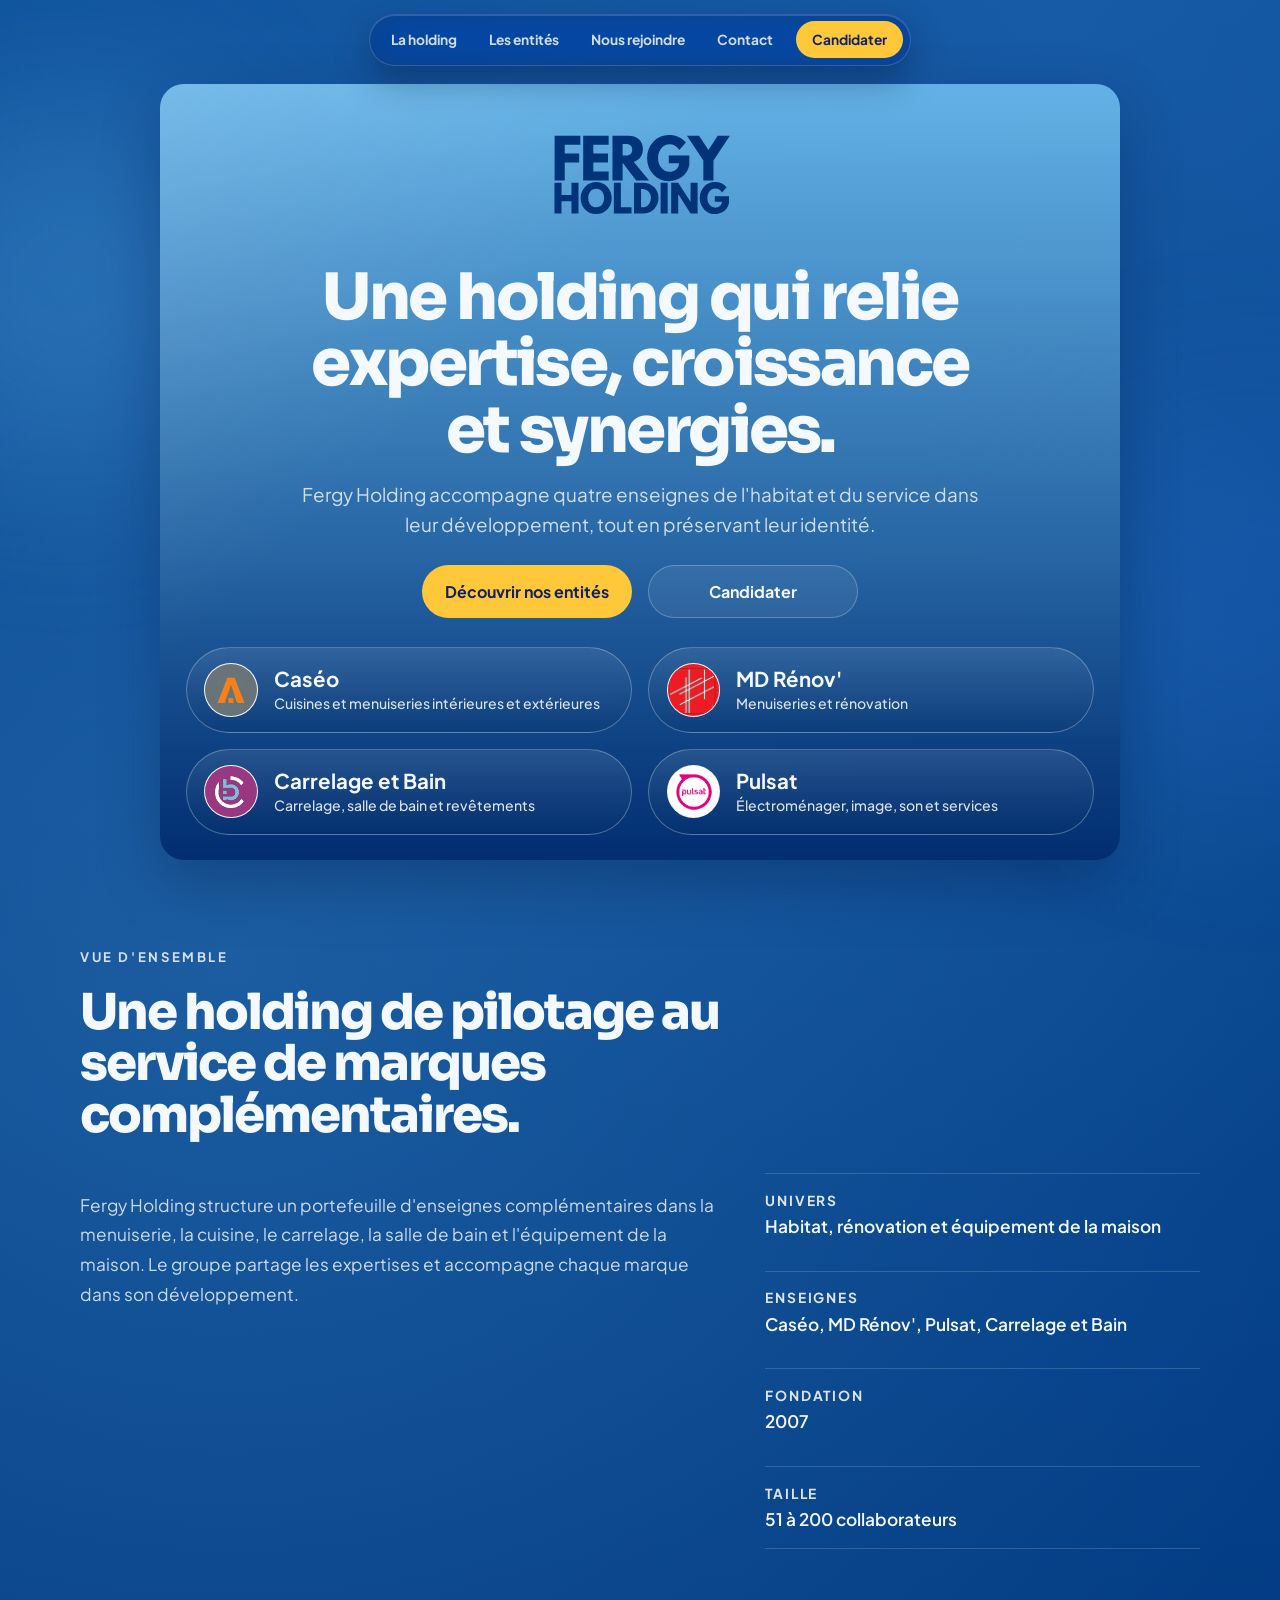
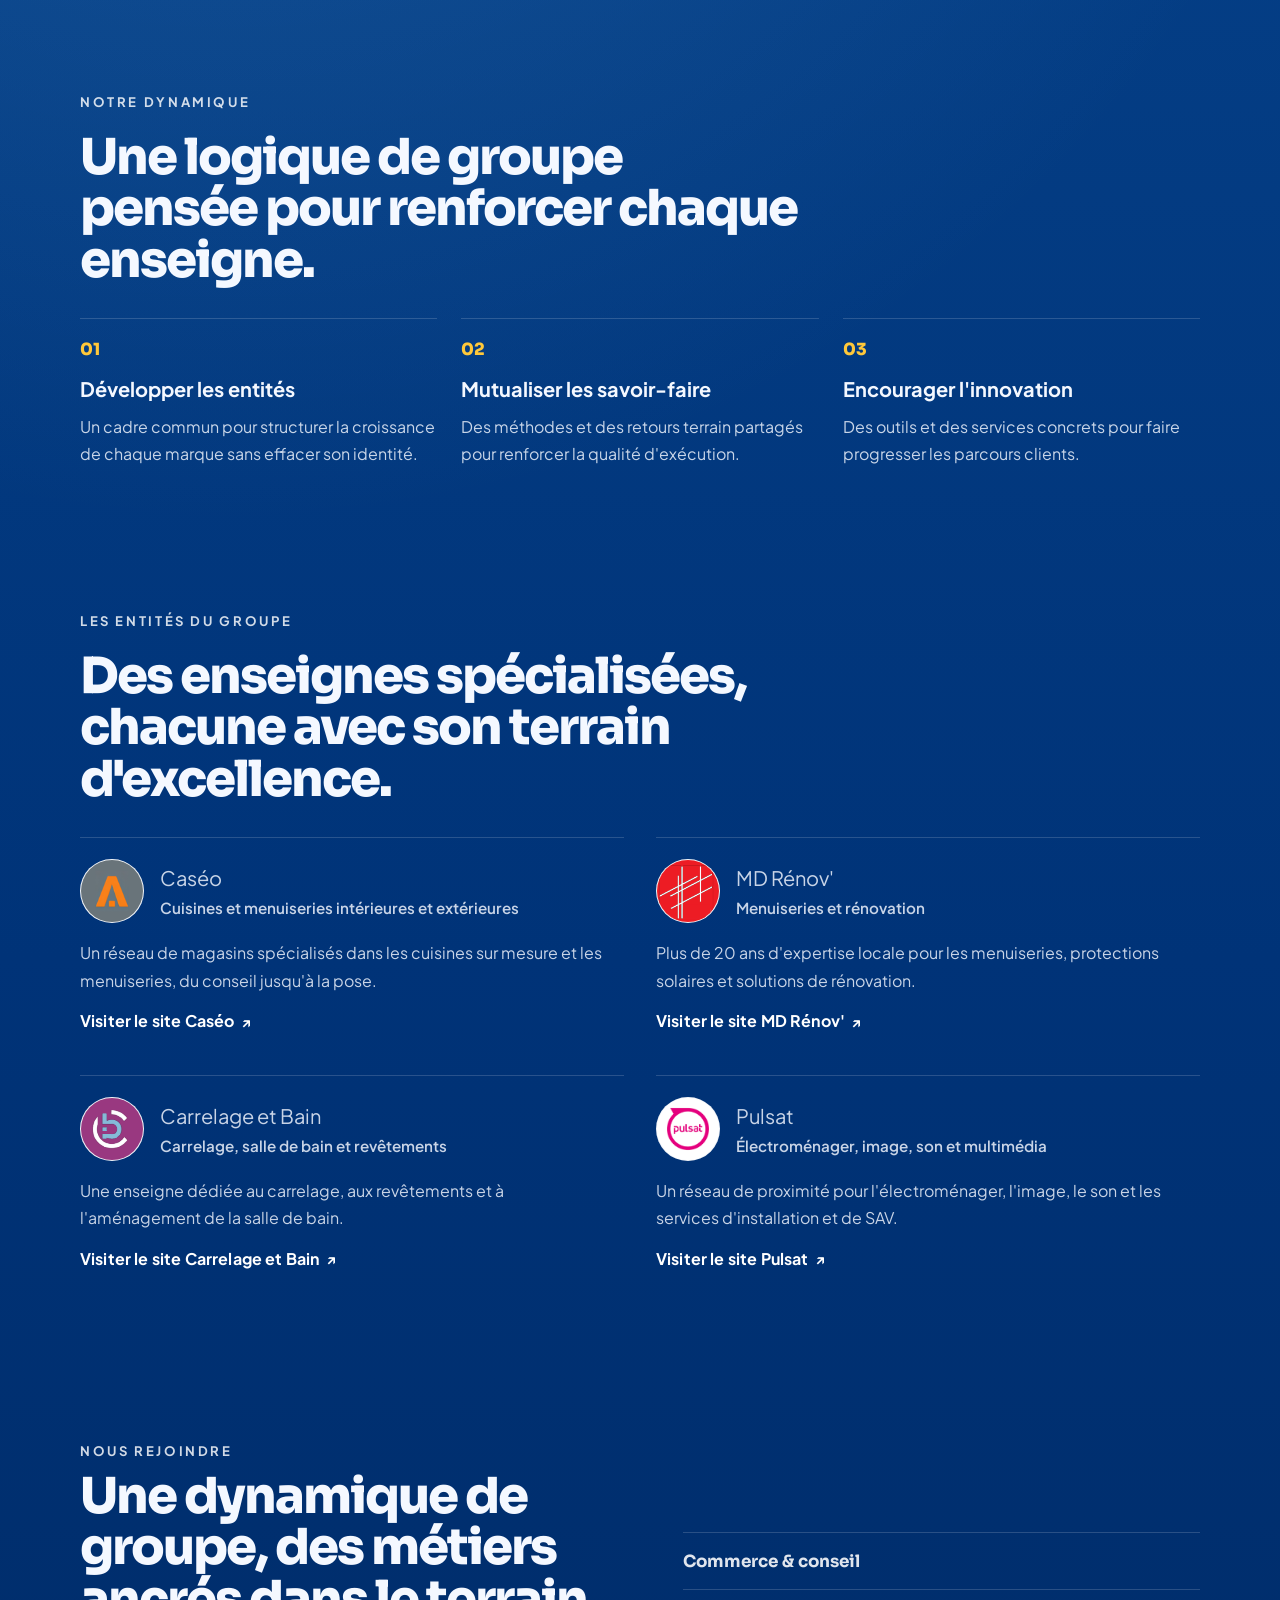
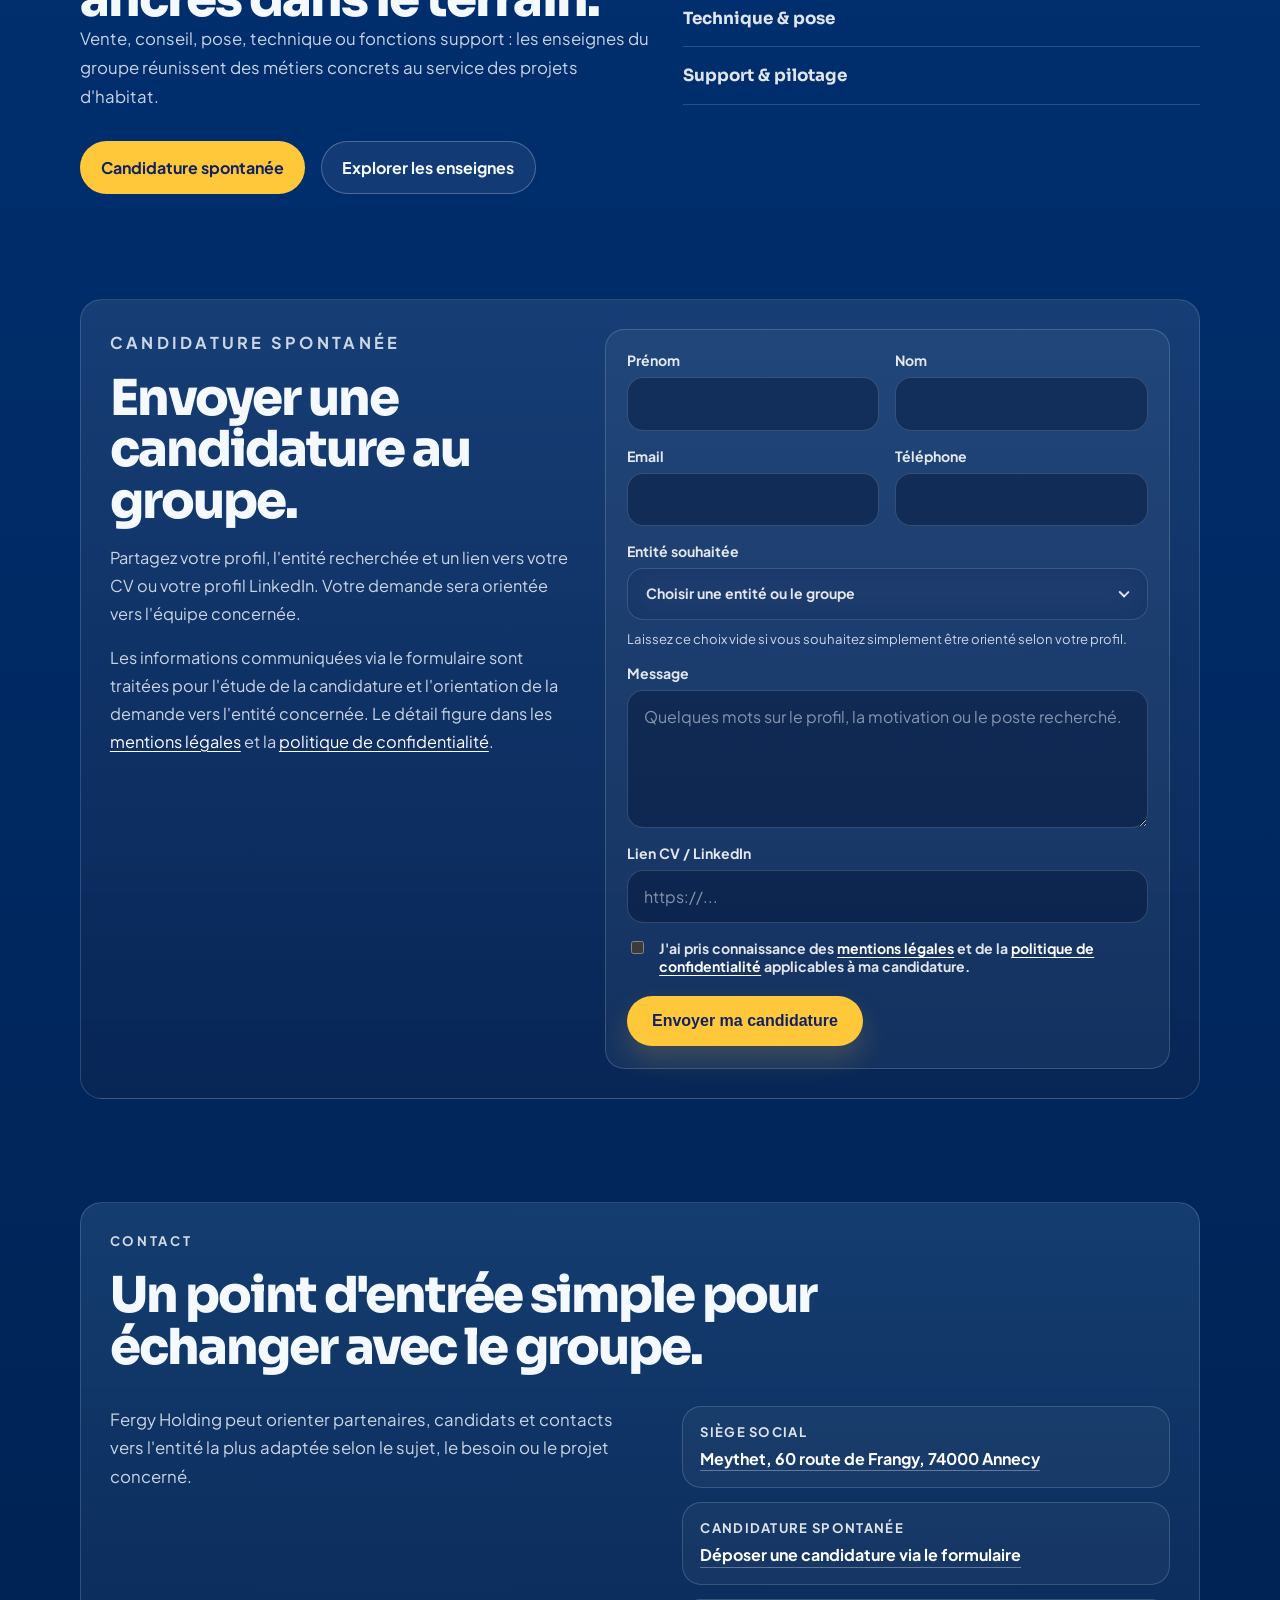
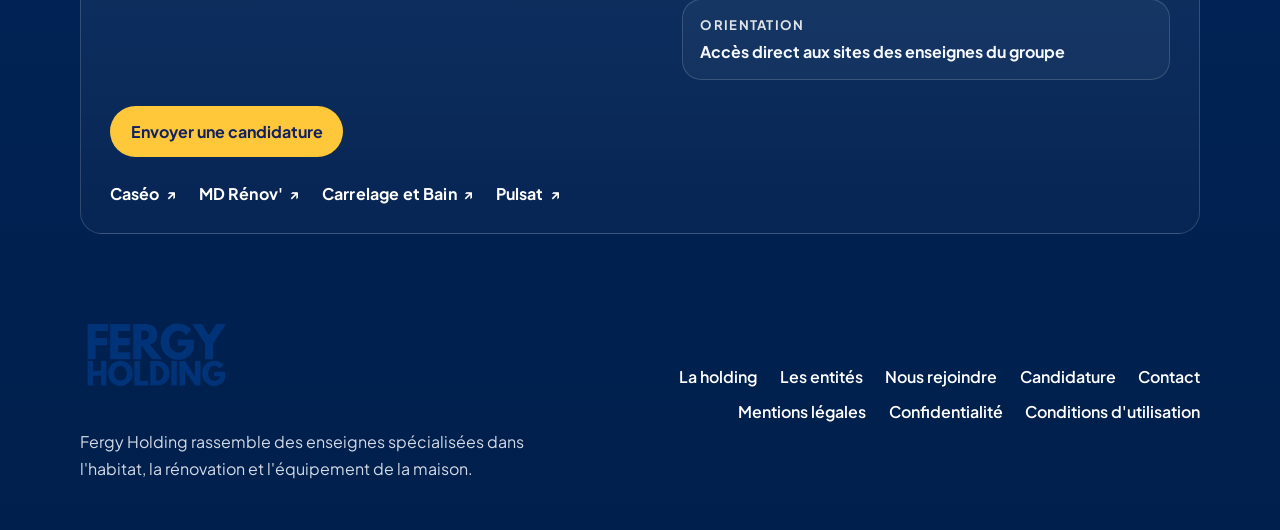
==== index.html @ 0672a534 "Barre de navigation mobile pleine largeur avec menu déroulant Remplace la capsule flottante sur mobi" ====
﻿<!DOCTYPE html>
<html lang="fr">
  <head>
    <meta charset="UTF-8" />
    <meta name="viewport" content="width=device-width, initial-scale=1.0" />
    <title>Fergy Holding | Holding et synergies pour l'habitat</title>
    <meta
      name="description"
      content="Fergy Holding r&eacute;unit Cas&eacute;o, MD R&eacute;nov', Pulsat et Carrelage et Bain autour d'une vision commune de l'habitat, de la r&eacute;novation et de l'&eacute;quipement de la maison."
    />
    <meta
      name="google-site-verification"
      content="FNOn4IQtjNQOpYOeRNCksIq8FOSVG1uNGKEpK0C2Ln8"
    />
    <meta name="theme-color" content="#003378" />
    <link rel="canonical" href="https://www.fergyholding.com/" />

    <!-- Open Graph (Facebook, LinkedIn, WhatsApp...) -->
    <meta property="og:type" content="website" />
    <meta property="og:site_name" content="Fergy Holding" />
    <meta property="og:locale" content="fr_FR" />
    <meta property="og:url" content="https://www.fergyholding.com/" />
    <meta property="og:title" content="Fergy Holding | Holding et synergies pour l'habitat" />
    <meta
      property="og:description"
      content="Fergy Holding r&eacute;unit Cas&eacute;o, MD R&eacute;nov', Pulsat et Carrelage et Bain autour d'une vision commune de l'habitat, de la r&eacute;novation et de l'&eacute;quipement de la maison."
    />
    <meta property="og:image" content="https://www.fergyholding.com/assets/og-image.png?v=5" />
    <meta property="og:image:width" content="1200" />
    <meta property="og:image:height" content="630" />
    <meta property="og:image:alt" content="Logo Fergy Holding et ses enseignes" />

    <!-- Twitter / X -->
    <meta name="twitter:card" content="summary_large_image" />
    <meta name="twitter:title" content="Fergy Holding | Holding et synergies pour l'habitat" />
    <meta
      name="twitter:description"
      content="Fergy Holding r&eacute;unit Cas&eacute;o, MD R&eacute;nov', Pulsat et Carrelage et Bain autour d'une vision commune de l'habitat."
    />
    <meta name="twitter:image" content="https://www.fergyholding.com/assets/og-image.png?v=5" />

    <link rel="icon" type="image/svg+xml" href="assets/fergy-holding-logo.svg" />
    <link rel="preconnect" href="https://fonts.googleapis.com" />
    <link rel="preconnect" href="https://fonts.gstatic.com" crossorigin />
    <link
      href="https://fonts.googleapis.com/css2?family=Plus+Jakarta+Sans:wght@400;500;600;700;800&family=Sora:wght@600;700;800&display=swap"
      rel="stylesheet"
    />
    <link rel="stylesheet" href="styles.css?v=5" />
  </head>
  <body id="top">
    <a class="skip-link" href="#main-content">Aller au contenu</a>
    <div class="page-glow page-glow-left" aria-hidden="true"></div>
    <div class="page-glow page-glow-right" aria-hidden="true"></div>

    <nav class="page-nav" aria-label="Navigation principale">
      <div class="page-nav__inner">
        <a class="page-nav__brand" href="#top">Fergy Holding</a>
        <button
          class="page-nav__toggle"
          type="button"
          aria-expanded="false"
          aria-controls="page-nav-menu"
          aria-label="Ouvrir le menu"
        >
          <span class="page-nav__burger" aria-hidden="true"></span>
        </button>
        <div class="page-nav__links" id="page-nav-menu">
          <a href="#holding">La holding</a>
          <a href="#companies-title">Les entit&eacute;s</a>
          <a href="#join-us">Nous rejoindre</a>
          <a href="#contact">Contact</a>
        </div>
        <a class="page-nav__action" href="#application">Candidater</a>
      </div>
    </nav>

    <header class="hero">
      <div class="hero__panel">
        <img
          class="hero__logo"
          src="assets/fergy-holding-logo.svg"
          alt="Logo Fergy Holding"
          fetchpriority="high"
        />

        <div class="hero__copy">
          <h1>Une holding qui relie expertise, croissance et synergies.</h1>
          <p class="hero__lede">
            Fergy Holding accompagne quatre enseignes de l'habitat et du
            service dans leur d&eacute;veloppement, tout en pr&eacute;servant leur identit&eacute;.
          </p>
        </div>

        <div class="hero__actions">
          <a class="button button--primary" href="#companies-title">D&eacute;couvrir nos entit&eacute;s</a>
          <a class="button button--ghost" href="#application">Candidater</a>
        </div>

        <nav class="company-nav" id="entites" aria-label="Sites officiels des entit&eacute;s du groupe">
          <a
            class="company-pill company-pill--caseo"
            href="https://www.caseo-maison.com/"
            target="_blank"
            rel="noopener noreferrer"
            aria-label="Visiter le site officiel de Cas&eacute;o"
          >
            <span class="logo-badge" aria-hidden="true">
              <img src="assets/caseo-logo.svg?v=5" alt="Logo Cas&eacute;o" width="500" height="500" />
            </span>
            <span class="company-pill__copy">
              <strong>Cas&eacute;o</strong>
              <small>Cuisines et menuiseries int&eacute;rieures et ext&eacute;rieures</small>
            </span>
          </a>
          <a
            class="company-pill company-pill--md"
            href="https://www.mdrenov-menuiserie.com/"
            target="_blank"
            rel="noopener noreferrer"
            aria-label="Visiter le site officiel de MD R&eacute;nov'"
          >
            <span class="logo-badge" aria-hidden="true">
              <img src="assets/md-renov-logo.svg?v=5" alt="Logo MD R&eacute;nov'" width="500" height="500" />
            </span>
            <span class="company-pill__copy">
              <strong>MD R&eacute;nov'</strong>
              <small>Menuiseries et r&eacute;novation</small>
            </span>
          </a>
          <a
            class="company-pill company-pill--carrelage"
            href="https://www.carrelage-bain.fr/"
            target="_blank"
            rel="noopener noreferrer"
            aria-label="Visiter le site officiel de Carrelage et Bain"
          >
            <span class="logo-badge" aria-hidden="true">
              <img
                src="assets/carrelage-bain-logo.svg?v=5"
                alt="Logo Carrelage et Bain"
                width="500"
                height="500"
              />
            </span>
            <span class="company-pill__copy">
              <strong>Carrelage et Bain</strong>
              <small>Carrelage, salle de bain et rev&ecirc;tements</small>
            </span>
          </a>
          <a
            class="company-pill company-pill--pulsat"
            href="https://www.pulsat.fr/fr/"
            target="_blank"
            rel="noopener noreferrer"
            aria-label="Visiter le site officiel de Pulsat"
          >
            <span class="logo-badge" aria-hidden="true">
              <img src="assets/pulsat-logo.svg" alt="Logo Pulsat" width="500" height="500" />
            </span>
            <span class="company-pill__copy">
              <strong>Pulsat</strong>
              <small>&Eacute;lectrom&eacute;nager, image, son et services</small>
            </span>
          </a>
        </nav>
      </div>
    </header>

    <main id="main-content">
      <section class="section section--intro reveal" id="holding">
        <div class="section__heading">
          <p class="section__kicker">Vue d'ensemble</p>
          <h2>Une holding de pilotage au service de marques compl&eacute;mentaires.</h2>
        </div>

        <div class="intro-layout">
          <div class="intro-layout__copy">
            <p>
              Fergy Holding structure un portefeuille d'enseignes
              compl&eacute;mentaires dans la menuiserie, la cuisine, le carrelage,
              la salle de bain et l'&eacute;quipement de la maison. Le groupe partage
              les expertises et accompagne chaque marque dans son d&eacute;veloppement.
            </p>
          </div>

          <dl class="facts">
            <div>
              <dt>Univers</dt>
              <dd>Habitat, r&eacute;novation et &eacute;quipement de la maison</dd>
            </div>
            <div>
              <dt>Enseignes</dt>
              <dd>Cas&eacute;o, MD R&eacute;nov', Pulsat, Carrelage et Bain</dd>
            </div>
            <div>
              <dt>Fondation</dt>
              <dd>2007</dd>
            </div>
            <div>
              <dt>Taille</dt>
              <dd>51 &agrave; 200 collaborateurs</dd>
            </div>
          </dl>
        </div>
      </section>

      <section class="section section--pillars reveal" aria-labelledby="pillars-title">
        <div class="section__heading">
          <p class="section__kicker">Notre dynamique</p>
          <h2 id="pillars-title">Une logique de groupe pens&eacute;e pour renforcer chaque enseigne.</h2>
        </div>

        <div class="pillar-grid">
          <article>
            <span>01</span>
            <h3>D&eacute;velopper les entit&eacute;s</h3>
            <p>
              Un cadre commun pour structurer la croissance de chaque marque
              sans effacer son identit&eacute;.
            </p>
          </article>
          <article>
            <span>02</span>
            <h3>Mutualiser les savoir-faire</h3>
            <p>
              Des m&eacute;thodes et des retours terrain partag&eacute;s pour renforcer la
              qualit&eacute; d'ex&eacute;cution.
            </p>
          </article>
          <article>
            <span>03</span>
            <h3>Encourager l'innovation</h3>
            <p>
              Des outils et des services concrets pour faire progresser les
              parcours clients.
            </p>
          </article>
        </div>
      </section>

      <section class="section section--companies reveal" aria-labelledby="companies-title">
        <div class="section__heading">
          <p class="section__kicker">Les entit&eacute;s du groupe</p>
          <h2 id="companies-title">Des enseignes sp&eacute;cialis&eacute;es, chacune avec son terrain d'excellence.</h2>
        </div>

        <div class="company-sections">
          <article class="company-detail" id="caseo">
            <div class="company-detail__identity">
              <span class="logo-badge logo-badge--large" aria-hidden="true">
                <img src="assets/caseo-logo.svg?v=5" alt="Logo Cas&eacute;o" width="500" height="500" loading="lazy" />
              </span>
              <div>
                <p class="company-detail__name">Cas&eacute;o</p>
                <p class="company-detail__tag">Cuisines et menuiseries int&eacute;rieures et ext&eacute;rieures</p>
              </div>
            </div>
            <p>
              Un r&eacute;seau de magasins sp&eacute;cialis&eacute;s dans les cuisines sur mesure
              et les menuiseries, du conseil jusqu'&agrave; la pose.
            </p>
            <a
              class="text-link"
              href="https://www.caseo-maison.com/"
              target="_blank"
              rel="noopener noreferrer"
            >
              Visiter le site Cas&eacute;o
            </a>
          </article>

          <article class="company-detail" id="md-renov">
            <div class="company-detail__identity">
              <span class="logo-badge logo-badge--large" aria-hidden="true">
                <img src="assets/md-renov-logo.svg?v=5" alt="Logo MD R&eacute;nov'" width="500" height="500" loading="lazy" />
              </span>
              <div>
                <p class="company-detail__name">MD R&eacute;nov'</p>
                <p class="company-detail__tag">Menuiseries et r&eacute;novation</p>
              </div>
            </div>
            <p>
              Plus de 20 ans d'expertise locale pour les menuiseries,
              protections solaires et solutions de r&eacute;novation.
            </p>
            <a
              class="text-link"
              href="https://www.mdrenov-menuiserie.com/"
              target="_blank"
              rel="noopener noreferrer"
            >
              Visiter le site MD R&eacute;nov'
            </a>
          </article>

          <article class="company-detail" id="carrelage-bain">
            <div class="company-detail__identity">
              <span class="logo-badge logo-badge--large" aria-hidden="true">
                <img
                  src="assets/carrelage-bain-logo.svg?v=5"
                  alt="Logo Carrelage et Bain"
                  width="500"
                  height="500"
                  loading="lazy"
                />
              </span>
              <div>
                <p class="company-detail__name">Carrelage et Bain</p>
                <p class="company-detail__tag">Carrelage, salle de bain et rev&ecirc;tements</p>
              </div>
            </div>
            <p>
              Une enseigne d&eacute;di&eacute;e au carrelage, aux rev&ecirc;tements et &agrave;
              l'am&eacute;nagement de la salle de bain.
            </p>
            <a
              class="text-link"
              href="https://www.carrelage-bain.fr/"
              target="_blank"
              rel="noopener noreferrer"
            >
              Visiter le site Carrelage et Bain
            </a>
          </article>

          <article class="company-detail" id="pulsat">
            <div class="company-detail__identity">
              <span class="logo-badge logo-badge--large" aria-hidden="true">
                <img src="assets/pulsat-logo.svg" alt="Logo Pulsat" width="500" height="500" loading="lazy" />
              </span>
              <div>
                <p class="company-detail__name">Pulsat</p>
                <p class="company-detail__tag">&Eacute;lectrom&eacute;nager, image, son et multim&eacute;dia</p>
              </div>
            </div>
            <p>
              Un r&eacute;seau de proximit&eacute; pour l'&eacute;lectrom&eacute;nager, l'image, le son
              et les services d'installation et de SAV.
            </p>
            <a
              class="text-link"
              href="https://www.pulsat.fr/fr/"
              target="_blank"
              rel="noopener noreferrer"
            >
              Visiter le site Pulsat
            </a>
          </article>
        </div>
      </section>

      <section class="section section--join reveal" id="join-us" aria-labelledby="join-title">
        <div class="join-layout">
          <div class="join-layout__intro">
            <p class="section__kicker">Nous rejoindre</p>
            <h2 id="join-title">Une dynamique de groupe, des m&eacute;tiers ancr&eacute;s dans le terrain.</h2>
            <p>
              Vente, conseil, pose, technique ou fonctions support : les
              enseignes du groupe r&eacute;unissent des m&eacute;tiers concrets au service
              des projets d'habitat.
            </p>
            <div class="join-layout__actions">
              <a class="button button--primary" href="#application">Candidature spontan&eacute;e</a>
              <a class="button button--ghost" href="#companies-title">Explorer les enseignes</a>
            </div>
          </div>

          <div class="join-summary" aria-label="M&eacute;tiers du groupe">
            <span>Commerce &amp; conseil</span>
            <span>Technique &amp; pose</span>
            <span>Support &amp; pilotage</span>
          </div>
        </div>
      </section>

      <section class="section section--application reveal" id="application" aria-labelledby="application-title">
        <div class="application-panel">
          <div class="application-layout">
            <div class="application-copy">
              <p class="section__kicker">Candidature spontan&eacute;e</p>
              <h2 id="application-title">Envoyer une candidature au groupe.</h2>
              <p>
                Partagez votre profil, l'entit&eacute; recherch&eacute;e et un lien vers
                votre CV ou votre profil LinkedIn. Votre demande sera orient&eacute;e
                vers l'&eacute;quipe concern&eacute;e.
              </p>
              <p class="application-note">
                Les informations communiqu&eacute;es via le formulaire sont trait&eacute;es
                pour l'&eacute;tude de la candidature et l'orientation de la demande vers
                l'entit&eacute; concern&eacute;e. Le d&eacute;tail figure dans les
                <a href="mentions-legales.html">mentions l&eacute;gales</a>
                et la
                <a href="politique-confidentialite.html">politique de confidentialit&eacute;</a>.
              </p>
            </div>

            <form
              id="career-form"
              class="career-form"
              data-career-form
              action="https://formspree.io/f/xeeyzkln"
              method="POST"
              novalidate
            >
              <div class="form-grid">
                <label class="field">
                  <span>Pr&eacute;nom</span>
                  <input
                    type="text"
                    name="firstName"
                    autocomplete="given-name"
                    required
                    maxlength="80"
                  />
                </label>
                <label class="field">
                  <span>Nom</span>
                  <input
                    type="text"
                    name="lastName"
                    autocomplete="family-name"
                    required
                    maxlength="80"
                  />
                </label>
                <label class="field">
                  <span>Email</span>
                  <input
                    type="email"
                    name="email"
                    autocomplete="email"
                    required
                    maxlength="120"
                  />
                </label>
                <label class="field">
                  <span>T&eacute;l&eacute;phone</span>
                  <input type="tel" name="phone" autocomplete="tel" maxlength="30" />
                </label>
                <label class="field field--full">
                  <span>Entit&eacute; souhait&eacute;e</span>
                  <div class="custom-select" data-custom-select>
                    <input type="hidden" name="entity" value="" />
                    <button
                      class="custom-select__trigger"
                      type="button"
                      aria-haspopup="listbox"
                      aria-expanded="false"
                      aria-controls="entity-select-menu"
                    >
                      <span class="custom-select__value">Choisir une entit&eacute; ou le groupe</span>
                      <span class="custom-select__icon" aria-hidden="true"></span>
                    </button>
                    <div class="custom-select__menu" id="entity-select-menu" role="listbox" hidden>
                      <button class="custom-select__option is-active" type="button" role="option" aria-selected="true" data-value="">
                        <strong>Choisir une entit&eacute; ou le groupe</strong>
                      </button>
                      <button class="custom-select__option" type="button" role="option" aria-selected="false" data-value="Fergy Holding">
                        <strong>Fergy Holding</strong>
                      </button>
                      <button class="custom-select__option" type="button" role="option" aria-selected="false" data-value="Cas&eacute;o">
                        <strong>Cas&eacute;o</strong>
                      </button>
                      <button class="custom-select__option" type="button" role="option" aria-selected="false" data-value="MD R&eacute;nov'">
                        <strong>MD R&eacute;nov'</strong>
                      </button>
                      <button class="custom-select__option" type="button" role="option" aria-selected="false" data-value="Carrelage et Bain">
                        <strong>Carrelage et Bain</strong>
                      </button>
                      <button class="custom-select__option" type="button" role="option" aria-selected="false" data-value="Pulsat">
                        <strong>Pulsat</strong>
                      </button>
                    </div>
                  </div>
                  <small class="field-hint">
                    Laissez ce choix vide si vous souhaitez simplement &ecirc;tre orient&eacute; selon votre profil.
                  </small>
                </label>
                <label class="field field--full">
                  <span>Message</span>
                  <textarea
                    name="message"
                    rows="5"
                    placeholder="Quelques mots sur le profil, la motivation ou le poste recherch&eacute;."
                    maxlength="2000"
                  ></textarea>
                </label>
                <label class="field field--full">
                  <span>Lien CV / LinkedIn</span>
                  <input
                    type="url"
                    name="profileLink"
                    placeholder="https://..."
                    inputmode="url"
                    autocomplete="url"
                    maxlength="240"
                  />
                </label>
                <div class="honeypot" aria-hidden="true">
                  <input type="text" name="_gotcha" tabindex="-1" autocomplete="off" />
                </div>
                <input type="hidden" name="_subject" value="Candidature spontan&eacute;e - Fergy Holding" />
                <input type="hidden" name="source" value="fergy-holding-mini-site" />
                <label class="checkbox-field field--full">
                  <input type="checkbox" name="privacyAcknowledgement" required />
                  <span>
                    J'ai pris connaissance des
                    <a href="mentions-legales.html">mentions l&eacute;gales</a>
                    et de la
                    <a href="politique-confidentialite.html">politique de confidentialit&eacute;</a>
                    applicables &agrave; ma candidature.
                  </span>
                </label>
              </div>

              <div class="career-form__footer">
                <button class="button button--primary button--submit" type="submit" data-submit-button>
                  Envoyer ma candidature
                </button>
                <p class="form-status" data-form-status aria-live="polite" hidden></p>
              </div>
            </form>
          </div>
        </div>
      </section>

      <section class="section section--contact reveal" id="contact" aria-labelledby="contact-title">
        <div class="contact-panel">
          <div class="section__heading">
            <p class="section__kicker">Contact</p>
            <h2 id="contact-title">Un point d'entr&eacute;e simple pour &eacute;changer avec le groupe.</h2>
          </div>

          <div class="contact-layout">
            <div class="contact-copy">
              <p>
                Fergy Holding peut orienter partenaires, candidats et contacts
                vers l'entit&eacute; la plus adapt&eacute;e selon le sujet, le besoin ou le
                projet concern&eacute;.
              </p>
            </div>

            <div class="contact-list" aria-label="Informations de contact du groupe">
              <article>
                <span>Si&egrave;ge social</span>
                <a
                  class="contact-list__link"
                  href="https://www.google.com/maps/search/?api=1&amp;query=60+route+de+Frangy+Meythet+74960+Annecy"
                  target="_blank"
                  rel="noopener noreferrer"
                >
                  Meythet, 60 route de Frangy, 74000 Annecy
                </a>
              </article>
              <article>
                <span>Candidature spontan&eacute;e</span>
                <a class="contact-list__link" href="#application">D&eacute;poser une candidature via le formulaire</a>
              </article>
              <article>
                <span>Orientation</span>
                <strong>Acc&egrave;s direct aux sites des enseignes du groupe</strong>
              </article>
            </div>
          </div>

          <div class="contact-cta">
            <a class="button button--primary" href="#application">Envoyer une candidature</a>
          </div>

          <div class="contact-shortcuts" aria-label="Acc&egrave;s rapides vers les entit&eacute;s">
            <a class="text-link" href="https://www.caseo-maison.com/" target="_blank" rel="noopener noreferrer">Cas&eacute;o</a>
            <a class="text-link" href="https://www.mdrenov-menuiserie.com/" target="_blank" rel="noopener noreferrer">MD R&eacute;nov'</a>
            <a class="text-link" href="https://www.carrelage-bain.fr/" target="_blank" rel="noopener noreferrer">Carrelage et Bain</a>
            <a class="text-link" href="https://www.pulsat.fr/fr/" target="_blank" rel="noopener noreferrer">Pulsat</a>
          </div>
        </div>
      </section>
    </main>

    <footer class="site-footer">
      <div class="site-footer__brand">
        <img
          class="site-footer__logo"
          src="assets/fergy-holding-logo.svg"
          alt="Logo Fergy Holding"
          loading="lazy"
        />
        <p>
          Fergy Holding rassemble des enseignes sp&eacute;cialis&eacute;es dans
          l'habitat, la r&eacute;novation et l'&eacute;quipement de la maison.
        </p>
      </div>

      <div class="site-footer__links">
        <nav class="site-footer__nav" aria-label="Navigation du mini site">
          <a href="#holding">La holding</a>
          <a href="#companies-title">Les entit&eacute;s</a>
          <a href="#join-us">Nous rejoindre</a>
          <a href="#application">Candidature</a>
          <a href="#contact">Contact</a>
          <a href="mentions-legales.html">Mentions l&eacute;gales</a>
          <a href="politique-confidentialite.html">Confidentialit&eacute;</a>
          <a href="conditions-utilisation.html">Conditions d'utilisation</a>
        </nav>
      </div>
    </footer>

    <script type="application/ld+json">
      {
        "@context": "https://schema.org",
        "@type": "Organization",
        "name": "Fergy Holding",
        "url": "https://www.fergyholding.com/",
        "logo": "https://www.fergyholding.com/assets/fergy-holding-logo.svg",
        "image": "https://www.fergyholding.com/assets/og-image.png",
        "description": "Holding réunissant des enseignes spécialisées dans l'habitat, la rénovation et l'équipement de la maison.",
        "foundingDate": "2007",
        "address": {
          "@type": "PostalAddress",
          "streetAddress": "60 route de Frangy, Meythet",
          "addressLocality": "Annecy",
          "postalCode": "74000",
          "addressCountry": "FR"
        },
        "brand": [
          { "@type": "Brand", "name": "Caséo", "url": "https://www.caseo-maison.com/" },
          { "@type": "Brand", "name": "MD Rénov'", "url": "https://www.mdrenov-menuiserie.com/" },
          { "@type": "Brand", "name": "Carrelage et Bain", "url": "https://www.carrelage-bain.fr/" },
          { "@type": "Brand", "name": "Pulsat", "url": "https://www.pulsat.fr/fr/" }
        ]
      }
    </script>

    <script src="site.js?v=5"></script>
  </body>
</html>
---- styles.css ----
:root {
  --bg: #003378;
  --bg-deep: #001f4c;
  --panel-top: rgba(103, 182, 233, 0.96);
  --panel-bottom: rgba(0, 51, 120, 0.98);
  --text: #f4f8ff;
  --muted: rgba(244, 248, 255, 0.82);
  --line: rgba(255, 255, 255, 0.16);
  --line-strong: rgba(255, 255, 255, 0.28);
  --accent: #ffc83a;
  --caseo: #f9a03f;
  --md: #ff3d35;
  --carrelage: #8b4d91;
  --pulsat: #ff2f8d;
  --shadow: 0 32px 90px rgba(0, 19, 55, 0.34);
  color-scheme: dark;
}

* {
  box-sizing: border-box;
}

html {
  scroll-behavior: smooth;
}

body {
  margin: 0;
  min-width: 320px;
  font-family: "Plus Jakarta Sans", sans-serif;
  color: var(--text);
  overflow-x: hidden;
  background:
    radial-gradient(circle at 18% 18%, rgba(125, 207, 255, 0.18), transparent 26%),
    radial-gradient(circle at 82% 0%, rgba(90, 154, 229, 0.16), transparent 22%),
    linear-gradient(180deg, #0a4e99 0%, #003378 48%, #001f4c 100%);
}

img {
  display: block;
  max-width: 100%;
}

a {
  color: inherit;
  text-decoration: none;
}

section[id],
h2[id] {
  scroll-margin-top: 5.5rem;
}

.skip-link {
  position: fixed;
  top: 1rem;
  left: 1rem;
  z-index: 20;
  padding: 0.8rem 1rem;
  border-radius: 999px;
  background: #ffffff;
  color: #0f2c65;
  font-weight: 700;
  transform: translateY(-180%);
  transition: transform 180ms ease;
}

.skip-link:focus-visible {
  transform: translateY(0);
}

.page-glow {
  position: fixed;
  inset: auto;
  width: 24rem;
  height: 24rem;
  border-radius: 50%;
  filter: blur(90px);
  opacity: 0.22;
  pointer-events: none;
  z-index: 0;
}

.page-glow-left {
  top: 10%;
  left: -8rem;
  background: #6fc7ff;
}

.page-glow-right {
  right: -10rem;
  bottom: 12%;
  background: #2b71d6;
}

.hero,
.section,
.page-nav {
  position: relative;
  z-index: 1;
}

.hero {
  display: grid;
  place-items: center;
  padding: clamp(1rem, 3vw, 2rem) 1.2rem 1rem;
}


.hero__panel {
  position: relative;
  width: min(100%, 960px);
  padding: clamp(1.15rem, 2.5vw, 1.6rem);
  border: none;
  border-radius: 1.5rem;
  background: linear-gradient(180deg, var(--panel-top), var(--panel-bottom));
  box-shadow: 0 24px 60px rgba(0, 19, 55, 0.28);
  overflow: hidden;
}

.hero__panel::before {
  content: "";
  position: absolute;
  inset: 0;
  background:
    linear-gradient(135deg, rgba(255, 255, 255, 0.12), transparent 34%),
    linear-gradient(180deg, transparent 60%, rgba(9, 17, 67, 0.14));
  pointer-events: none;
}

.hero__copy,
.hero__actions,
.company-nav {
  position: relative;
  z-index: 1;
}

.hero__logo {
  width: min(190px, 44vw);
  margin: 0.25rem auto 1.1rem;
  animation: rise 900ms ease-out both;
}

.hero__copy {
  max-width: 680px;
  margin: 0 auto;
  text-align: center;
}

.section__kicker {
  margin: 0 0 0.7rem;
  color: rgba(255, 255, 255, 0.82);
  font-size: 0.82rem;
  font-weight: 700;
  letter-spacing: 0.2em;
  text-transform: uppercase;
}

.hero h1,
.section h2 {
  margin: 0;
  font-family: "Sora", sans-serif;
  font-weight: 800;
  line-height: 1.04;
  letter-spacing: -0.04em;
}

.hero h1 {
  font-size: clamp(2.3rem, 5vw, 4.15rem);
  text-wrap: balance;
}

.hero__lede {
  max-width: 56ch;
  margin: 0.9rem auto 0;
  color: var(--muted);
  font-size: clamp(1.02rem, 1.8vw, 1.18rem);
  line-height: 1.6;
}

.hero__actions {
  display: flex;
  justify-content: center;
  gap: 1rem;
  flex-wrap: wrap;
  margin: 1.6rem 0 1.8rem;
}

.button {
  display: inline-flex;
  align-items: center;
  justify-content: center;
  min-width: 210px;
  padding: 0.95rem 1.3rem;
  border: none;
  border-radius: 999px;
  appearance: none;
  cursor: pointer;
  font-weight: 700;
  transition:
    transform 180ms ease,
    background-color 180ms ease,
    border-color 180ms ease;
}

.button:hover,
.button:focus-visible,
.company-pill:hover,
.company-pill:focus-visible {
  transform: translateY(-2px);
}

.button,
.company-pill,
.text-link,
.site-footer__nav a {
  -webkit-tap-highlight-color: transparent;
  touch-action: manipulation;
}

.button:focus-visible,
.company-pill:focus-visible,
.text-link:focus-visible,
.site-footer__nav a:focus-visible {
  outline: none;
  box-shadow: 0 0 0 3px rgba(255, 200, 58, 0.26);
}

.button--primary {
  color: #122160;
  background: var(--accent);
}

.button--ghost {
  border: 1px solid rgba(255, 255, 255, 0.24);
  background: rgba(255, 255, 255, 0.07);
}

.company-nav {
  display: grid;
  grid-template-columns: repeat(2, minmax(0, 1fr));
  gap: 1rem;
}

.company-pill {
  display: flex;
  align-items: center;
  gap: 1rem;
  padding: 0.95rem 1.1rem;
  border: 1.5px solid var(--line-strong);
  border-radius: 999px;
  background: linear-gradient(180deg, rgba(255, 255, 255, 0.1), rgba(5, 45, 99, 0.26));
  backdrop-filter: blur(8px);
  transition:
    transform 180ms ease,
    border-color 180ms ease,
    background-color 180ms ease;
  animation: rise 800ms ease both;
}

.page-nav {
  position: sticky;
  top: 0.85rem;
  z-index: 12;
  display: flex;
  justify-content: center;
  padding-inline: 0.9rem;
  background: transparent;
  border: none;
  pointer-events: none;
}

.page-nav__inner {
  position: relative;
  pointer-events: auto;
  display: flex;
  align-items: center;
  justify-content: center;
  gap: 0.2rem;
  width: max-content;
  max-width: 100%;
  padding: 0.4rem 0.45rem;
  border-radius: 999px;
  background: rgba(8, 38, 88, 0.42);
  border: 1px solid rgba(255, 255, 255, 0.16);
  -webkit-backdrop-filter: blur(20px) saturate(180%);
  backdrop-filter: blur(20px) saturate(180%);
  box-shadow:
    0 14px 34px rgba(0, 15, 45, 0.34),
    inset 0 1px 0 rgba(255, 255, 255, 0.16);
}

/* Hamburger toggle + mobile brand — desktop hides them, links show inline. */
.page-nav__toggle,
.page-nav__brand {
  display: none;
}

.page-nav__links {
  display: flex;
  align-items: center;
  gap: 0.2rem;
}

.page-nav a {
  padding: 0.62rem 0.9rem;
  border-radius: 999px;
  color: rgba(255, 255, 255, 0.82);
  font-size: 0.86rem;
  font-weight: 700;
  white-space: nowrap;
  transition:
    color 160ms ease,
    background-color 160ms ease;
}

.page-nav a:hover,
.page-nav a:focus-visible {
  outline: none;
  color: #ffffff;
  background: rgba(255, 255, 255, 0.08);
}

.page-nav .page-nav__action {
  margin-left: 0.35rem;
  padding-inline: 1rem;
  color: #122160;
  background: var(--accent);
}

.page-nav .page-nav__action:hover,
.page-nav .page-nav__action:focus-visible {
  color: #122160;
  background: #ffd35f;
}

.company-pill:nth-child(1) {
  animation-delay: 140ms;
}

.company-pill:nth-child(2) {
  animation-delay: 220ms;
}

.company-pill:nth-child(3) {
  animation-delay: 300ms;
}

.company-pill:nth-child(4) {
  animation-delay: 380ms;
}

.logo-badge {
  display: grid;
  place-items: center;
  width: 3.35rem;
  height: 3.35rem;
  flex: 0 0 auto;
  border-radius: 50%;
  background: rgba(255, 255, 255, 0.92);
  border: 1px solid rgba(255, 255, 255, 0.32);
  overflow: hidden;
}

.logo-badge--large {
  width: 4rem;
  height: 4rem;
}

.logo-badge img {
  width: 100%;
  height: 100%;
  display: block;
  max-width: none;
  object-fit: contain;
  object-position: center;
  transform-origin: center;
  transform: scale(1.14);
}

.company-pill__copy {
  display: grid;
  gap: 0.12rem;
  min-width: 0;
}

.company-pill__copy strong {
  font-size: clamp(1rem, 1.6vw, 1.35rem);
  font-weight: 700;
}

.company-pill__copy small {
  color: rgba(244, 248, 255, 0.88);
  font-size: 0.88rem;
  font-weight: 500;
  line-height: 1.35;
}

.company-pill--caseo:hover {
  border-color: var(--caseo);
}

.company-pill--md:hover {
  border-color: var(--md);
}

.company-pill--carrelage:hover {
  border-color: var(--carrelage);
}

.company-pill--pulsat:hover {
  border-color: var(--pulsat);
}

.section {
  width: min(100% - 2.4rem, 1120px);
  margin: 0 auto;
  padding: 4.5rem 0;
}

.section__heading {
  display: grid;
  gap: 0.65rem;
  max-width: 720px;
}

.section h2 {
  font-size: clamp(2rem, 4vw, 3.1rem);
}

.intro-layout {
  display: grid;
  grid-template-columns: minmax(0, 1.2fr) minmax(300px, 0.8fr);
  gap: 2rem;
  margin-top: 2rem;
  align-items: start;
}

.intro-layout__copy {
  display: grid;
  gap: 1rem;
  color: var(--muted);
  font-size: 1.08rem;
  line-height: 1.72;
}

.facts {
  display: grid;
  gap: 1rem;
  margin: 0;
}

.facts div {
  padding: 1.1rem 0;
  border-top: 1px solid var(--line);
}

.facts div:last-child {
  border-bottom: 1px solid var(--line);
}

.facts dt {
  margin-bottom: 0.4rem;
  color: rgba(255, 255, 255, 0.86);
  font-size: 0.86rem;
  font-weight: 700;
  letter-spacing: 0.14em;
  text-transform: uppercase;
}

.facts dd {
  margin: 0;
  font-size: 1.08rem;
  font-weight: 600;
}

.pillar-grid {
  display: grid;
  grid-template-columns: repeat(3, minmax(0, 1fr));
  gap: 1.5rem;
  margin-top: 2rem;
}

.pillar-grid article {
  padding-top: 1.2rem;
  border-top: 1px solid var(--line);
}

.pillar-grid span {
  display: inline-block;
  margin-bottom: 1rem;
  color: var(--accent);
  font-family: "Sora", sans-serif;
  font-size: 1.05rem;
  font-weight: 800;
}

.pillar-grid h3,
.company-detail__name {
  margin: 0 0 0.7rem;
  font-size: 1.25rem;
}

.pillar-grid p,
.company-detail p {
  margin: 0;
  color: var(--muted);
  line-height: 1.72;
}

.company-sections {
  display: grid;
  grid-template-columns: repeat(2, minmax(0, 1fr));
  gap: 1.25rem 2rem;
  margin-top: 2rem;
}

.company-detail {
  padding: 1.3rem 0 1.5rem;
  border-top: 1px solid var(--line);
}

.company-detail__identity {
  display: flex;
  align-items: center;
  gap: 1rem;
  margin-bottom: 1rem;
}

.company-detail__tag {
  margin: 0;
  color: rgba(255, 255, 255, 0.86);
  font-size: 0.95rem;
  font-weight: 600;
}

.text-link {
  display: inline-flex;
  align-items: center;
  gap: 0.4rem;
  margin-top: 1rem;
  color: #ffffff;
  font-weight: 700;
  letter-spacing: 0.01em;
}

.text-link::after {
  content: "\2197";
  font-size: 0.9em;
}

.join-layout,
.contact-layout {
  display: grid;
  grid-template-columns: minmax(0, 1.05fr) minmax(320px, 0.95fr);
  gap: 2rem;
  align-items: start;
}

.join-layout {
  padding-top: 0.4rem;
  align-items: center;
}

.join-layout__intro > p:last-of-type,
.contact-copy p {
  margin: 0;
  color: var(--muted);
  font-size: 1.05rem;
  line-height: 1.72;
}

.join-layout__actions {
  display: flex;
  gap: 1rem;
  flex-wrap: wrap;
  margin-top: 1.8rem;
}

.join-summary {
  display: grid;
  gap: 0;
  border-top: 1px solid var(--line);
  border-bottom: 1px solid var(--line);
}

.join-summary span {
  padding: 1.1rem 0;
  color: rgba(255, 255, 255, 0.88);
  font-family: "Sora", sans-serif;
  font-size: 1.05rem;
  font-weight: 700;
}

.join-summary span + span {
  border-top: 1px solid var(--line);
}

.join-columns {
  display: grid;
  gap: 1rem;
}

.join-point {
  padding: 1.2rem 0 1.3rem;
  border-top: 1px solid var(--line);
}

.join-point span {
  display: inline-block;
  margin-bottom: 0.85rem;
  color: var(--accent);
  font-family: "Sora", sans-serif;
  font-size: 1.02rem;
  font-weight: 800;
}

.join-point h3 {
  margin: 0 0 0.65rem;
  font-size: 1.2rem;
}

.join-point p {
  margin: 0;
  color: var(--muted);
  line-height: 1.7;
}

.section--application {
  padding-top: 2rem;
}

.application-panel {
  padding: 1.8rem;
  border: 1px solid var(--line);
  border-radius: 1.35rem;
  background:
    linear-gradient(180deg, rgba(255, 255, 255, 0.06), rgba(6, 28, 71, 0.4)),
    rgba(255, 255, 255, 0.03);
}

.application-layout {
  display: grid;
  grid-template-columns: minmax(0, 0.9fr) minmax(320px, 1.1fr);
  gap: 2rem;
  align-items: start;
}

.application-copy {
  display: grid;
  gap: 1rem;
}

.application-copy h2 {
  margin: 0;
}

.application-copy p {
  margin: 0;
  color: var(--muted);
  font-size: 1.02rem;
  line-height: 1.72;
}

.application-note a {
  color: #ffffff;
  text-decoration: underline;
  text-underline-offset: 0.18em;
}

.checkbox-field a {
  color: #ffffff;
  text-decoration: underline;
  text-underline-offset: 0.18em;
}

.career-form {
  padding: 1.35rem;
  border: 1px solid var(--line);
  border-radius: 1.2rem;
  background: rgba(255, 255, 255, 0.05);
}

.form-grid {
  display: grid;
  grid-template-columns: repeat(2, minmax(0, 1fr));
  gap: 1rem;
}

.field {
  display: grid;
  gap: 0.5rem;
}

.field--full {
  grid-column: 1 / -1;
}

.field span,
.field legend,
.checkbox-field span {
  color: rgba(255, 255, 255, 0.88);
  font-size: 0.88rem;
  font-weight: 700;
}

.field input,
.field textarea {
  width: 100%;
  padding: 0.95rem 1rem;
  border: 1px solid rgba(255, 255, 255, 0.16);
  border-radius: 1rem;
  color: #ffffff;
  background: rgba(2, 18, 50, 0.42);
  font: inherit;
}

.field input::placeholder,
.field textarea::placeholder {
  color: rgba(244, 248, 255, 0.52);
}

.field textarea {
  min-height: 8.5rem;
  resize: vertical;
}

.field input:focus-visible,
.field textarea:focus-visible {
  outline: none;
  border-color: rgba(255, 200, 58, 0.75);
  box-shadow: 0 0 0 3px rgba(255, 200, 58, 0.18);
}

.field [aria-invalid="true"] {
  border-color: rgba(255, 120, 120, 0.82);
  box-shadow: 0 0 0 3px rgba(255, 120, 120, 0.14);
}

.honeypot {
  position: absolute;
  left: -9999px;
  width: 1px;
  height: 1px;
  overflow: hidden;
}

.custom-select {
  position: relative;
}

.custom-select__trigger {
  display: flex;
  align-items: center;
  justify-content: space-between;
  width: 100%;
  padding: 0.95rem 1rem 0.95rem 1.1rem;
  border: 1px solid rgba(255, 255, 255, 0.16);
  border-radius: 1rem;
  color: #ffffff;
  background: rgba(8, 38, 88, 0.42);
  -webkit-backdrop-filter: blur(18px) saturate(180%);
  backdrop-filter: blur(18px) saturate(180%);
  font: inherit;
  text-align: left;
  transition:
    border-color 160ms ease,
    box-shadow 160ms ease,
    background-color 160ms ease;
}

.custom-select__trigger:hover {
  background: rgba(6, 28, 71, 0.56);
}

.custom-select__trigger:focus-visible,
.custom-select.is-open .custom-select__trigger {
  outline: none;
  border-color: rgba(255, 200, 58, 0.75);
  box-shadow: 0 0 0 3px rgba(255, 200, 58, 0.18);
}

.custom-select__value {
  min-width: 0;
  padding-right: 1rem;
  color: #ffffff;
  font-weight: 700;
  line-height: 1.35;
}

.custom-select__icon {
  position: relative;
  width: 0.85rem;
  height: 0.85rem;
  flex: 0 0 auto;
}

.custom-select__icon::before,
.custom-select__icon::after {
  content: "";
  position: absolute;
  top: 50%;
  width: 0.52rem;
  height: 1.5px;
  background: rgba(255, 255, 255, 0.84);
  border-radius: 999px;
  transition: transform 160ms ease;
}

.custom-select__icon::before {
  left: 0.05rem;
  transform: translateY(-50%) rotate(45deg);
}

.custom-select__icon::after {
  right: 0.05rem;
  transform: translateY(-50%) rotate(-45deg);
}

.custom-select.is-open .custom-select__icon::before {
  transform: translateY(-50%) rotate(-45deg);
}

.custom-select.is-open .custom-select__icon::after {
  transform: translateY(-50%) rotate(45deg);
}

.custom-select__menu {
  position: absolute;
  top: calc(100% + 0.6rem);
  left: 0;
  right: 0;
  z-index: 8;
  display: grid;
  gap: 0.25rem;
  padding: 0.45rem;
  border: 1px solid rgba(255, 255, 255, 0.16);
  border-radius: 1.3rem;
  background: rgba(8, 38, 88, 0.62);
  box-shadow:
    0 22px 48px rgba(0, 14, 40, 0.42),
    inset 0 1px 0 rgba(255, 255, 255, 0.16);
  -webkit-backdrop-filter: blur(22px) saturate(180%);
  backdrop-filter: blur(22px) saturate(180%);
}

.custom-select__menu[hidden] {
  display: none;
}

.custom-select__option {
  width: 100%;
  display: flex;
  align-items: center;
  padding: 0.85rem 1rem;
  border: none;
  border-radius: 999px;
  color: rgba(255, 255, 255, 0.92);
  background: transparent;
  font: inherit;
  text-align: left;
  cursor: pointer;
  transition:
    background-color 140ms ease,
    color 140ms ease,
    transform 140ms ease;
}

.custom-select__option strong {
  font-size: 0.98rem;
  font-weight: 700;
  line-height: 1.2;
}

.custom-select__option:hover,
.custom-select__option:focus-visible {
  outline: none;
  color: #ffffff;
  background: rgba(255, 255, 255, 0.1);
  transform: translateX(2px);
}

.custom-select__option.is-active {
  color: #10224f;
  background: linear-gradient(180deg, #ffd872 0%, #ffc83a 100%);
}

.field-hint {
  display: block;
  margin-top: 0.1rem;
  color: rgba(244, 248, 255, 0.82);
  font-size: 0.82rem;
  line-height: 1.45;
}

.checkbox-field {
  display: flex;
  align-items: flex-start;
  gap: 0.75rem;
}

.checkbox-field input {
  margin-top: 0.15rem;
  accent-color: var(--accent);
}

.career-form__footer {
  display: grid;
  justify-items: start;
  gap: 0.85rem;
  margin-top: 1.35rem;
}

.career-form__footer .button {
  min-width: 230px;
  padding-inline: 1.55rem;
}

.button--submit {
  min-width: 320px;
  padding: 1rem 1.7rem;
  font-size: 1rem;
  font-weight: 800;
  box-shadow: 0 14px 28px rgba(255, 200, 58, 0.18);
}

.form-status {
  margin: 0;
  max-width: 32rem;
  font-size: 0.94rem;
  line-height: 1.5;
}

.form-status[data-state="error"] {
  color: #ffd2d2;
}

.form-status[data-state="success"] {
  color: #d7ffdb;
}

.form-status[data-state="pending"] {
  color: rgba(244, 248, 255, 0.82);
}

.section--contact {
  padding-top: 2rem;
}

.contact-panel {
  padding: 1.8rem;
  border: 1px solid var(--line);
  border-radius: 1.35rem;
  background:
    linear-gradient(180deg, rgba(108, 182, 229, 0.12), rgba(5, 33, 81, 0.34)),
    rgba(255, 255, 255, 0.03);
}

.contact-layout {
  margin-top: 2rem;
}

.contact-copy {
  display: grid;
  gap: 1rem;
}

.contact-list {
  display: grid;
  gap: 0.9rem;
}

.contact-list article {
  padding: 1rem 1.1rem;
  border: 1px solid var(--line);
  border-radius: 1.2rem;
  background: rgba(255, 255, 255, 0.04);
}

.contact-list span {
  display: block;
  margin-bottom: 0.45rem;
  color: rgba(255, 255, 255, 0.86);
  font-size: 0.82rem;
  font-weight: 700;
  letter-spacing: 0.1em;
  text-transform: uppercase;
}

.contact-list strong,
.contact-list__link {
  font-size: 1rem;
  line-height: 1.45;
}

.contact-list__link {
  display: inline-flex;
  align-items: center;
  gap: 0.4rem;
  font-weight: 700;
  color: #ffffff;
  border-bottom: 1px solid rgba(255, 255, 255, 0.32);
  transition:
    color 160ms ease,
    border-color 160ms ease;
}

.contact-list__link:hover,
.contact-list__link:focus-visible {
  outline: none;
  color: var(--accent);
  border-color: var(--accent);
}

.contact-cta {
  margin-top: 1.6rem;
}

.contact-shortcuts {
  display: flex;
  flex-wrap: wrap;
  gap: 1rem 1.4rem;
  margin-top: 1.6rem;
}

.contact-shortcuts .text-link {
  margin-top: 0;
}


.legal-shell {
  width: min(100% - 2.4rem, 1120px);
  margin: 0 auto;
  padding: 2rem 0 4rem;
  position: relative;
  z-index: 1;
}

.legal-header {
  padding: 1.6rem;
  border: 1px solid var(--line);
  border-radius: 2rem;
  background: linear-gradient(180deg, rgba(103, 182, 233, 0.18), rgba(0, 51, 120, 0.38));
  box-shadow: 0 22px 70px rgba(0, 16, 48, 0.18);
}

.legal-header h1 {
  margin: 0 0 0.9rem;
  font-family: "Sora", sans-serif;
  font-size: clamp(2rem, 4vw, 3.3rem);
  line-height: 1.06;
  letter-spacing: -0.04em;
}

.legal-back {
  display: inline-grid;
  place-items: center;
  width: 2.75rem;
  height: 2.75rem;
  margin-bottom: 1.2rem;
  border: 1px solid rgba(255, 255, 255, 0.18);
  border-radius: 999px;
  background: rgba(255, 255, 255, 0.06);
  font-weight: 700;
}

.legal-back::before {
  content: "\2190";
  font-size: 1rem;
}

.legal-header p,
.legal-card p,
.legal-card li {
  color: var(--muted);
  line-height: 1.72;
}

.legal-card a {
  color: #ffffff;
  text-decoration: underline;
  text-underline-offset: 0.18em;
}

.legal-grid {
  display: grid;
  grid-template-columns: repeat(2, minmax(0, 1fr));
  gap: 1.25rem;
  margin-top: 1.5rem;
}

.legal-card {
  padding: 1.45rem;
  border: 1px solid var(--line);
  border-radius: 1.6rem;
  background: rgba(255, 255, 255, 0.04);
}

.legal-card h2,
.legal-card h3 {
  margin: 0 0 0.85rem;
  font-family: "Sora", sans-serif;
  font-size: 1.25rem;
}

.legal-card p,
.legal-card ul {
  margin: 0;
}

.legal-card ul {
  padding-left: 1.1rem;
}

.legal-card li + li {
  margin-top: 0.55rem;
}

.legal-note {
  margin-top: 1.5rem;
  padding: 1rem 1.1rem;
  border-left: 3px solid var(--accent);
  border-radius: 0.9rem;
  background: rgba(255, 200, 58, 0.08);
}

.legal-note p {
  margin: 0;
  color: rgba(255, 255, 255, 0.84);
}

.site-footer {
  display: flex;
  justify-content: space-between;
  align-items: center;
  gap: 2rem;
  width: min(100% - 2.4rem, 1120px);
  margin: 0 auto;
  padding: 0 0 3rem;
  position: relative;
  z-index: 1;
}

.site-footer__brand {
  max-width: 30rem;
}

.site-footer__logo {
  width: 150px;
  margin-bottom: 1rem;
}

.site-footer__brand p {
  margin: 0;
  color: rgba(244, 248, 255, 0.86);
  line-height: 1.7;
}

.site-footer__links {
  display: flex;
  justify-content: flex-end;
  flex: 1 1 auto;
}

.site-footer__nav {
  display: flex;
  flex-wrap: wrap;
  justify-content: flex-end;
  gap: 0.9rem 1.4rem;
}

.site-footer__nav a {
  color: #ffffff;
  font-weight: 600;
}

.reveal,
html.js .reveal.is-visible {
  opacity: 1;
  transform: translateY(0);
}

html.js .reveal {
  opacity: 0;
  transform: translateY(18px);
  transition:
    opacity 620ms ease,
    transform 620ms ease;
  will-change: opacity, transform;
}

.button[disabled] {
  cursor: wait;
  opacity: 0.7;
  transform: none;
}

@keyframes rise {
  from {
    opacity: 0;
    transform: translateY(18px);
  }
  to {
    opacity: 1;
    transform: translateY(0);
  }
}

@media (max-width: 900px) {
  .intro-layout,
  .pillar-grid,
  .company-sections,
  .join-layout,
  .application-layout,
  .contact-layout,
  .legal-grid {
    grid-template-columns: 1fr;
  }

  .hero__panel {
    padding: 1.1rem;
    border-radius: 1.25rem;
  }

  .contact-panel {
    padding: 1.4rem;
    border-radius: 1.5rem;
  }

  .application-panel,
  .legal-header,
  .legal-card {
    border-radius: 1.5rem;
  }

  .site-footer,
  .site-footer__links,
  .site-footer__nav {
    align-items: flex-start;
    justify-content: flex-start;
  }

  .site-footer {
    flex-direction: column;
  }
}

@media (max-width: 640px) {
  .hero {
    padding: 0.8rem;
  }

  .hero__panel {
    padding: 1rem;
  }

  .hero__logo {
    width: min(150px, 42vw);
    margin-bottom: 0.9rem;
  }

  .hero h1 {
    font-size: clamp(2.15rem, 11vw, 2.75rem);
  }

  .hero__lede {
    font-size: 1rem;
    line-height: 1.55;
  }

  .hero__actions {
    gap: 0.8rem;
    margin: 1.35rem 0 1.45rem;
  }

  .button {
    width: 100%;
    min-width: 0;
  }

  .button--submit {
    width: auto;
    min-width: 260px;
  }

  .company-pill {
    padding: 0.9rem 1rem;
    align-items: flex-start;
  }

  .company-nav {
    grid-template-columns: 1fr;
    gap: 0.7rem;
  }

  .company-pill__copy strong {
    font-size: 1rem;
  }

  .company-pill__copy small {
    font-size: 0.82rem;
  }

  .section {
    width: min(100% - 1.4rem, 1120px);
    padding: 3.5rem 0;
  }

  /* Full-width top bar (edge to edge), no floating capsule. */
  .page-nav {
    top: 0;
    padding-inline: 0;
  }

  .page-nav__inner {
    position: static;
    width: 100%;
    max-width: none;
    justify-content: flex-start;
    gap: 0.6rem;
    padding: 0.6rem 1rem;
    border: none;
    border-bottom: 1px solid rgba(255, 255, 255, 0.12);
    border-radius: 0;
    background: rgba(1, 24, 58, 0.92);
    box-shadow: 0 8px 24px rgba(0, 12, 36, 0.28);
  }

  .page-nav__brand {
    display: block;
    order: 1;
    margin-right: auto;
    color: #ffffff;
    font-family: "Sora", sans-serif;
    font-weight: 800;
    font-size: 1.02rem;
    letter-spacing: -0.01em;
  }

  .page-nav .page-nav__action {
    order: 2;
    flex: 0 0 auto;
    margin-left: 0;
    padding: 0.55rem 1rem;
    font-size: 0.86rem;
  }

  .page-nav__toggle {
    display: inline-flex;
    align-items: center;
    justify-content: center;
    order: 3;
    flex: 0 0 auto;
    width: 2.6rem;
    height: 2.6rem;
    padding: 0;
    border: none;
    border-radius: 0.7rem;
    background: rgba(255, 255, 255, 0.08);
    color: #ffffff;
    cursor: pointer;
    transition: background-color 160ms ease;
  }

  .page-nav__toggle:hover,
  .page-nav__toggle:focus-visible {
    outline: none;
    background: rgba(255, 255, 255, 0.16);
  }

  .page-nav__burger,
  .page-nav__burger::before,
  .page-nav__burger::after {
    display: block;
    width: 20px;
    height: 2px;
    border-radius: 2px;
    background: #ffffff;
    transition:
      transform 200ms ease,
      opacity 160ms ease;
  }

  .page-nav__burger {
    position: relative;
  }

  .page-nav__burger::before,
  .page-nav__burger::after {
    content: "";
    position: absolute;
    left: 0;
  }

  .page-nav__burger::before {
    top: -6px;
  }

  .page-nav__burger::after {
    top: 6px;
  }

  /* Toggle morphs into a close (X) when the menu is open. */
  .page-nav.is-open .page-nav__burger {
    background: transparent;
  }

  .page-nav.is-open .page-nav__burger::before {
    transform: translateY(6px) rotate(45deg);
  }

  .page-nav.is-open .page-nav__burger::after {
    transform: translateY(-6px) rotate(-45deg);
  }

  /* Full-width dropdown list below the bar. */
  .page-nav__links {
    position: absolute;
    top: 100%;
    left: 0;
    right: 0;
    flex-direction: column;
    align-items: stretch;
    gap: 0;
    padding: 0.4rem 0.6rem 0.8rem;
    border-bottom: 1px solid rgba(255, 255, 255, 0.12);
    background: rgba(1, 24, 58, 0.98);
    box-shadow: 0 18px 34px rgba(0, 12, 36, 0.34);
    opacity: 0;
    visibility: hidden;
    transform: translateY(-6px);
    transition:
      opacity 200ms ease,
      transform 200ms ease,
      visibility 200ms ease;
  }

  .page-nav.is-open .page-nav__links {
    opacity: 1;
    visibility: visible;
    transform: translateY(0);
  }

  .page-nav__links a {
    padding: 0.95rem 0.6rem;
    border-radius: 0;
    border-top: 1px solid rgba(255, 255, 255, 0.08);
    font-size: 0.98rem;
  }

  .page-nav__links a:first-child {
    border-top: none;
  }

  .join-layout__actions,
  .contact-shortcuts {
    gap: 0.8rem;
  }

  .form-grid {
    grid-template-columns: 1fr;
  }

  .career-form {
    padding: 1rem;
    border-radius: 1.2rem;
  }

  .career-form__footer {
    justify-items: stretch;
  }

  .career-form__footer .button--submit {
    width: 100%;
    min-width: 0;
  }

  .contact-shortcuts {
    display: grid;
    grid-template-columns: 1fr;
  }

  .legal-shell,
  .site-footer {
    width: min(100% - 1.4rem, 1120px);
  }

  .legal-shell {
    padding-bottom: 3rem;
  }

  .site-footer {
    padding-bottom: 2.5rem;
  }
}

@media (prefers-reduced-motion: reduce) {
  html {
    scroll-behavior: auto;
  }

  *,
  *::before,
  *::after {
    animation: none !important;
    transition: none !important;
  }

  html.js .reveal,
  .reveal {
    opacity: 1;
    transform: none;
  }
}
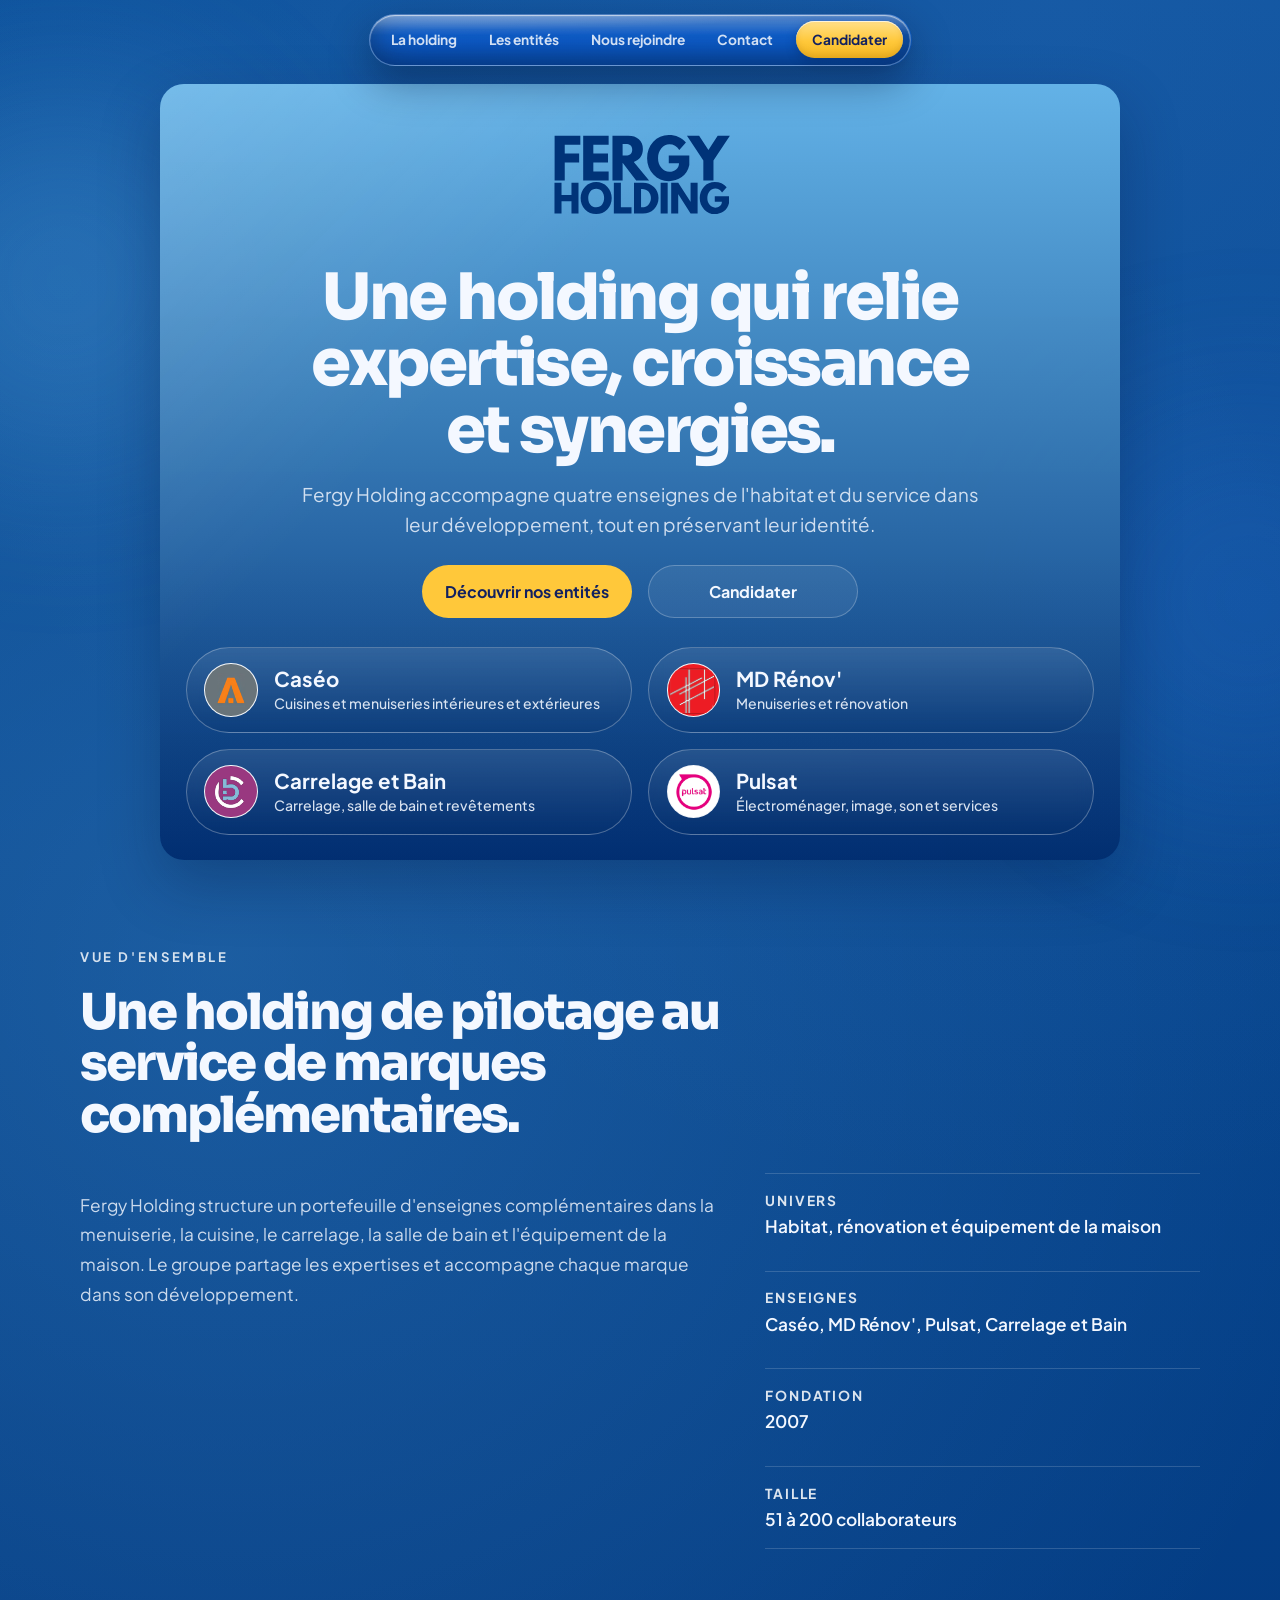
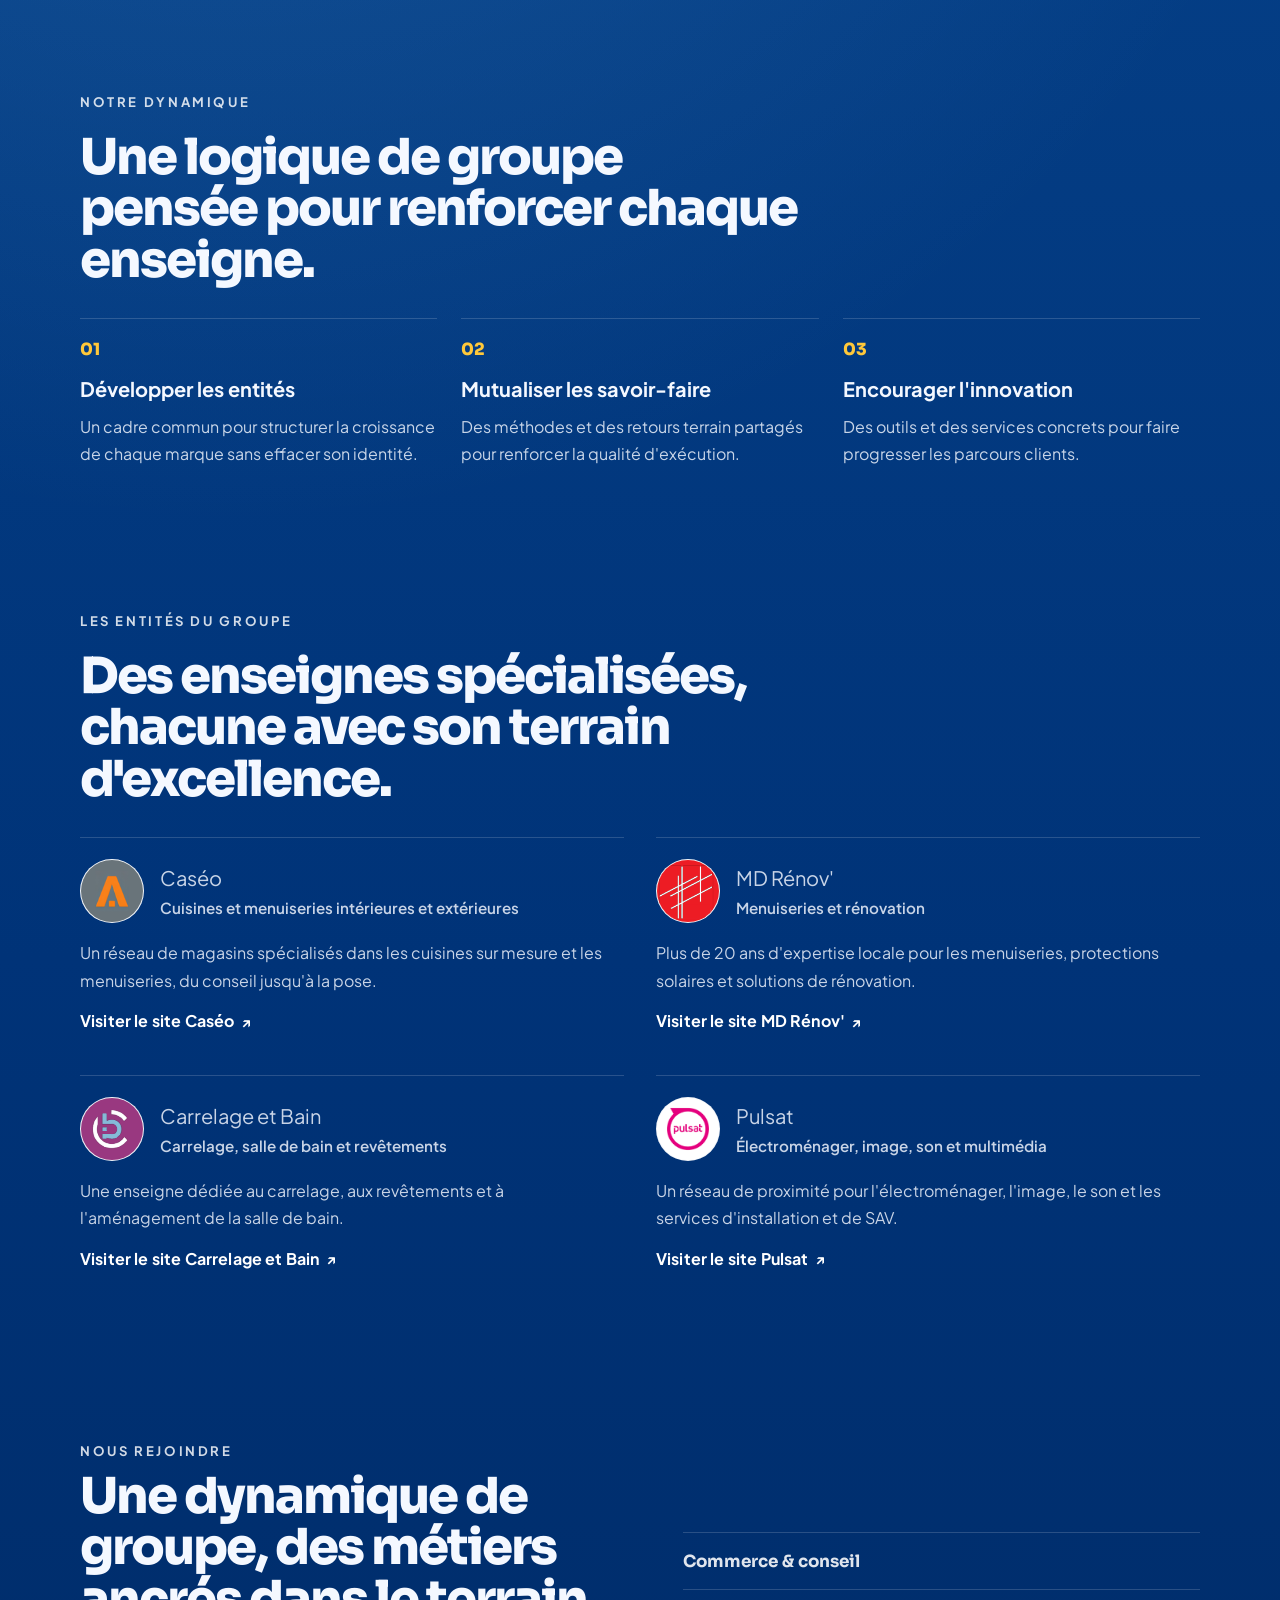
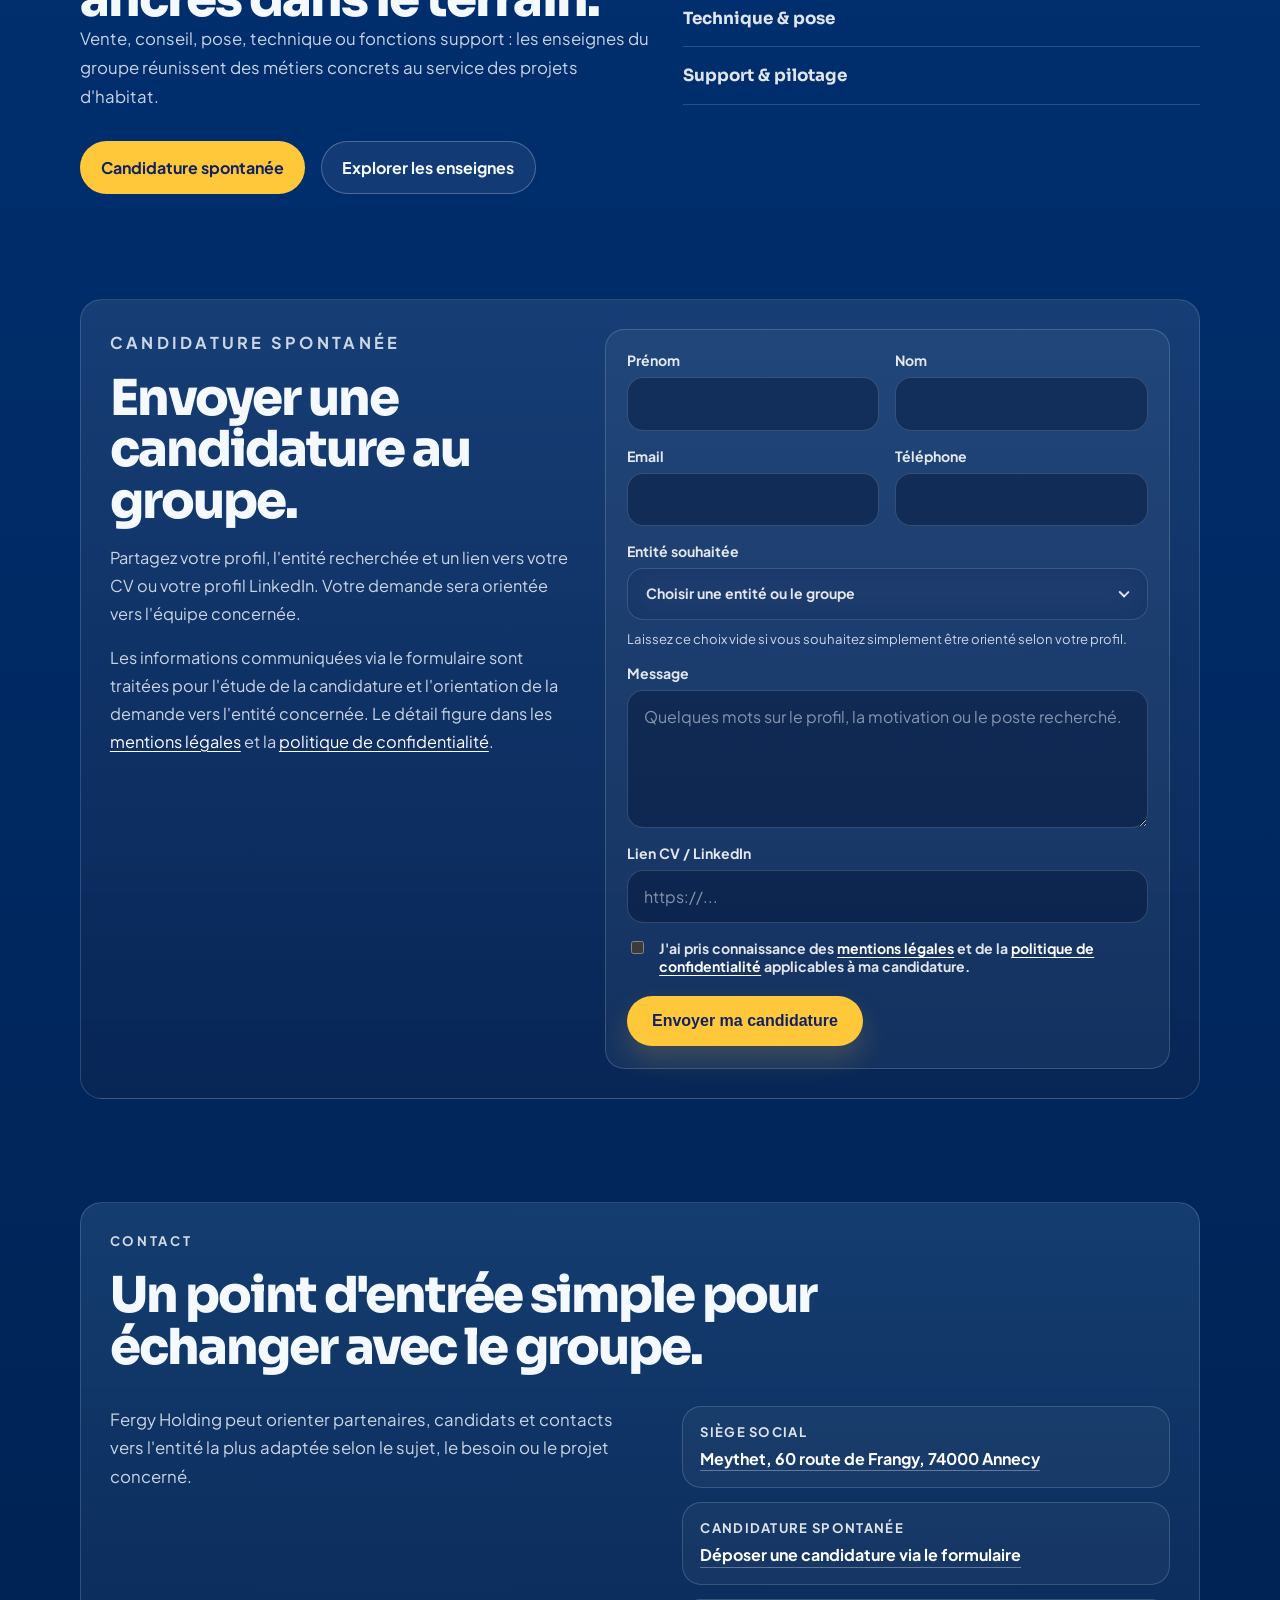
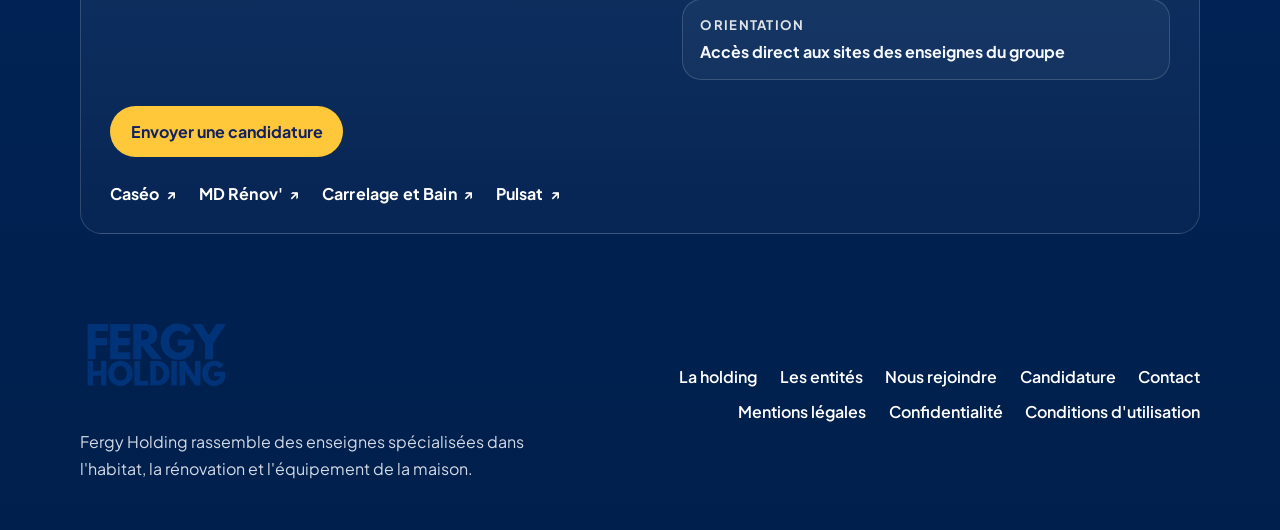
==== commit 333fe16b: "Barre de navigation en Liquid Glass (bureau + mobile) Applique un matériau « liquid glass » à la bar" ====
--- a/index.html
+++ b/index.html
@@ -25,7 +25,7 @@
       property="og:description"
       content="Fergy Holding r&eacute;unit Cas&eacute;o, MD R&eacute;nov', Pulsat et Carrelage et Bain autour d'une vision commune de l'habitat, de la r&eacute;novation et de l'&eacute;quipement de la maison."
     />
-    <meta property="og:image" content="https://www.fergyholding.com/assets/og-image.png?v=5" />
+    <meta property="og:image" content="https://www.fergyholding.com/assets/og-image.png?v=6" />
     <meta property="og:image:width" content="1200" />
     <meta property="og:image:height" content="630" />
     <meta property="og:image:alt" content="Logo Fergy Holding et ses enseignes" />
@@ -37,7 +37,7 @@
       name="twitter:description"
       content="Fergy Holding r&eacute;unit Cas&eacute;o, MD R&eacute;nov', Pulsat et Carrelage et Bain autour d'une vision commune de l'habitat."
     />
-    <meta name="twitter:image" content="https://www.fergyholding.com/assets/og-image.png?v=5" />
+    <meta name="twitter:image" content="https://www.fergyholding.com/assets/og-image.png?v=6" />
 
     <link rel="icon" type="image/svg+xml" href="assets/fergy-holding-logo.svg" />
     <link rel="preconnect" href="https://fonts.googleapis.com" />
@@ -46,7 +46,7 @@
       href="https://fonts.googleapis.com/css2?family=Plus+Jakarta+Sans:wght@400;500;600;700;800&family=Sora:wght@600;700;800&display=swap"
       rel="stylesheet"
     />
-    <link rel="stylesheet" href="styles.css?v=5" />
+    <link rel="stylesheet" href="styles.css?v=6" />
   </head>
   <body id="top">
     <a class="skip-link" href="#main-content">Aller au contenu</a>
@@ -106,7 +106,7 @@
             aria-label="Visiter le site officiel de Cas&eacute;o"
           >
             <span class="logo-badge" aria-hidden="true">
-              <img src="assets/caseo-logo.svg?v=5" alt="Logo Cas&eacute;o" width="500" height="500" />
+              <img src="assets/caseo-logo.svg?v=6" alt="Logo Cas&eacute;o" width="500" height="500" />
             </span>
             <span class="company-pill__copy">
               <strong>Cas&eacute;o</strong>
@@ -121,7 +121,7 @@
             aria-label="Visiter le site officiel de MD R&eacute;nov'"
           >
             <span class="logo-badge" aria-hidden="true">
-              <img src="assets/md-renov-logo.svg?v=5" alt="Logo MD R&eacute;nov'" width="500" height="500" />
+              <img src="assets/md-renov-logo.svg?v=6" alt="Logo MD R&eacute;nov'" width="500" height="500" />
             </span>
             <span class="company-pill__copy">
               <strong>MD R&eacute;nov'</strong>
@@ -137,7 +137,7 @@
           >
             <span class="logo-badge" aria-hidden="true">
               <img
-                src="assets/carrelage-bain-logo.svg?v=5"
+                src="assets/carrelage-bain-logo.svg?v=6"
                 alt="Logo Carrelage et Bain"
                 width="500"
                 height="500"
@@ -249,7 +249,7 @@
           <article class="company-detail" id="caseo">
             <div class="company-detail__identity">
               <span class="logo-badge logo-badge--large" aria-hidden="true">
-                <img src="assets/caseo-logo.svg?v=5" alt="Logo Cas&eacute;o" width="500" height="500" loading="lazy" />
+                <img src="assets/caseo-logo.svg?v=6" alt="Logo Cas&eacute;o" width="500" height="500" loading="lazy" />
               </span>
               <div>
                 <p class="company-detail__name">Cas&eacute;o</p>
@@ -273,7 +273,7 @@
           <article class="company-detail" id="md-renov">
             <div class="company-detail__identity">
               <span class="logo-badge logo-badge--large" aria-hidden="true">
-                <img src="assets/md-renov-logo.svg?v=5" alt="Logo MD R&eacute;nov'" width="500" height="500" loading="lazy" />
+                <img src="assets/md-renov-logo.svg?v=6" alt="Logo MD R&eacute;nov'" width="500" height="500" loading="lazy" />
               </span>
               <div>
                 <p class="company-detail__name">MD R&eacute;nov'</p>
@@ -298,7 +298,7 @@
             <div class="company-detail__identity">
               <span class="logo-badge logo-badge--large" aria-hidden="true">
                 <img
-                  src="assets/carrelage-bain-logo.svg?v=5"
+                  src="assets/carrelage-bain-logo.svg?v=6"
                   alt="Logo Carrelage et Bain"
                   width="500"
                   height="500"
@@ -632,6 +632,6 @@
       }
     </script>
 
-    <script src="site.js?v=5"></script>
+    <script src="site.js?v=6"></script>
   </body>
 </html>
--- a/styles.css
+++ b/styles.css
@@ -270,6 +270,7 @@
   pointer-events: none;
 }
 
+/* Liquid glass: translucent refractive body, specular top-light, depth. */
 .page-nav__inner {
   position: relative;
   pointer-events: auto;
@@ -281,13 +282,45 @@
   max-width: 100%;
   padding: 0.4rem 0.45rem;
   border-radius: 999px;
-  background: rgba(8, 38, 88, 0.42);
-  border: 1px solid rgba(255, 255, 255, 0.16);
-  -webkit-backdrop-filter: blur(20px) saturate(180%);
-  backdrop-filter: blur(20px) saturate(180%);
+  background:
+    linear-gradient(
+      180deg,
+      rgba(255, 255, 255, 0.16),
+      rgba(255, 255, 255, 0.03) 42%,
+      rgba(4, 26, 66, 0.14)
+    ),
+    rgba(10, 46, 104, 0.26);
+  border: 1px solid rgba(255, 255, 255, 0.28);
+  -webkit-backdrop-filter: blur(26px) saturate(200%) brightness(1.08);
+  backdrop-filter: blur(26px) saturate(200%) brightness(1.08);
   box-shadow:
-    0 14px 34px rgba(0, 15, 45, 0.34),
-    inset 0 1px 0 rgba(255, 255, 255, 0.16);
+    0 16px 40px rgba(0, 15, 45, 0.4),
+    inset 0 1px 1px rgba(255, 255, 255, 0.6),
+    inset 0 -10px 22px rgba(2, 18, 55, 0.28);
+}
+
+/* Glossy specular sheen — light bending across the glass surface. */
+.page-nav__inner::before {
+  content: "";
+  position: absolute;
+  inset: 0;
+  border-radius: inherit;
+  background:
+    radial-gradient(
+      130% 90% at 18% -20%,
+      rgba(255, 255, 255, 0.4),
+      transparent 55%
+    ),
+    linear-gradient(180deg, rgba(255, 255, 255, 0.22), transparent 40%);
+  mix-blend-mode: screen;
+  opacity: 0.85;
+  pointer-events: none;
+}
+
+/* Keep interactive children above the glass sheen. */
+.page-nav__inner > * {
+  position: relative;
+  z-index: 1;
 }
 
 /* Hamburger toggle + mobile brand — desktop hides them, links show inline. */
@@ -325,13 +358,17 @@
   margin-left: 0.35rem;
   padding-inline: 1rem;
   color: #122160;
-  background: var(--accent);
+  background: linear-gradient(180deg, #ffe08a, var(--accent) 55%, #f3b722);
+  box-shadow:
+    inset 0 1px 0 rgba(255, 255, 255, 0.7),
+    inset 0 -3px 6px rgba(150, 90, 0, 0.2),
+    0 4px 12px rgba(0, 15, 45, 0.22);
 }
 
 .page-nav .page-nav__action:hover,
 .page-nav .page-nav__action:focus-visible {
   color: #122160;
-  background: #ffd35f;
+  background: linear-gradient(180deg, #ffe89e, #ffd35f 55%, #ffc22e);
 }
 
 .company-pill:nth-child(1) {
@@ -1320,10 +1357,19 @@
     gap: 0.6rem;
     padding: 0.6rem 1rem;
     border: none;
-    border-bottom: 1px solid rgba(255, 255, 255, 0.12);
+    border-bottom: 1px solid rgba(255, 255, 255, 0.14);
     border-radius: 0;
-    background: rgba(1, 24, 58, 0.92);
-    box-shadow: 0 8px 24px rgba(0, 12, 36, 0.28);
+    background:
+      linear-gradient(
+        180deg,
+        rgba(255, 255, 255, 0.14),
+        rgba(255, 255, 255, 0.03) 55%,
+        rgba(4, 26, 66, 0.12)
+      ),
+      rgba(9, 40, 96, 0.34);
+    box-shadow:
+      0 10px 28px rgba(0, 12, 36, 0.3),
+      inset 0 1px 1px rgba(255, 255, 255, 0.5);
   }
 
   .page-nav__brand {
@@ -1423,9 +1469,20 @@
     align-items: stretch;
     gap: 0;
     padding: 0.4rem 0.6rem 0.8rem;
-    border-bottom: 1px solid rgba(255, 255, 255, 0.12);
-    background: rgba(1, 24, 58, 0.98);
-    box-shadow: 0 18px 34px rgba(0, 12, 36, 0.34);
+    border-bottom: 1px solid rgba(255, 255, 255, 0.14);
+    background:
+      linear-gradient(
+        180deg,
+        rgba(255, 255, 255, 0.1),
+        rgba(255, 255, 255, 0.02) 30%,
+        rgba(4, 26, 66, 0.1)
+      ),
+      rgba(9, 40, 96, 0.55);
+    -webkit-backdrop-filter: blur(26px) saturate(200%) brightness(1.06);
+    backdrop-filter: blur(26px) saturate(200%) brightness(1.06);
+    box-shadow:
+      0 18px 34px rgba(0, 12, 36, 0.4),
+      inset 0 1px 0 rgba(255, 255, 255, 0.35);
     opacity: 0;
     visibility: hidden;
     transform: translateY(-6px);
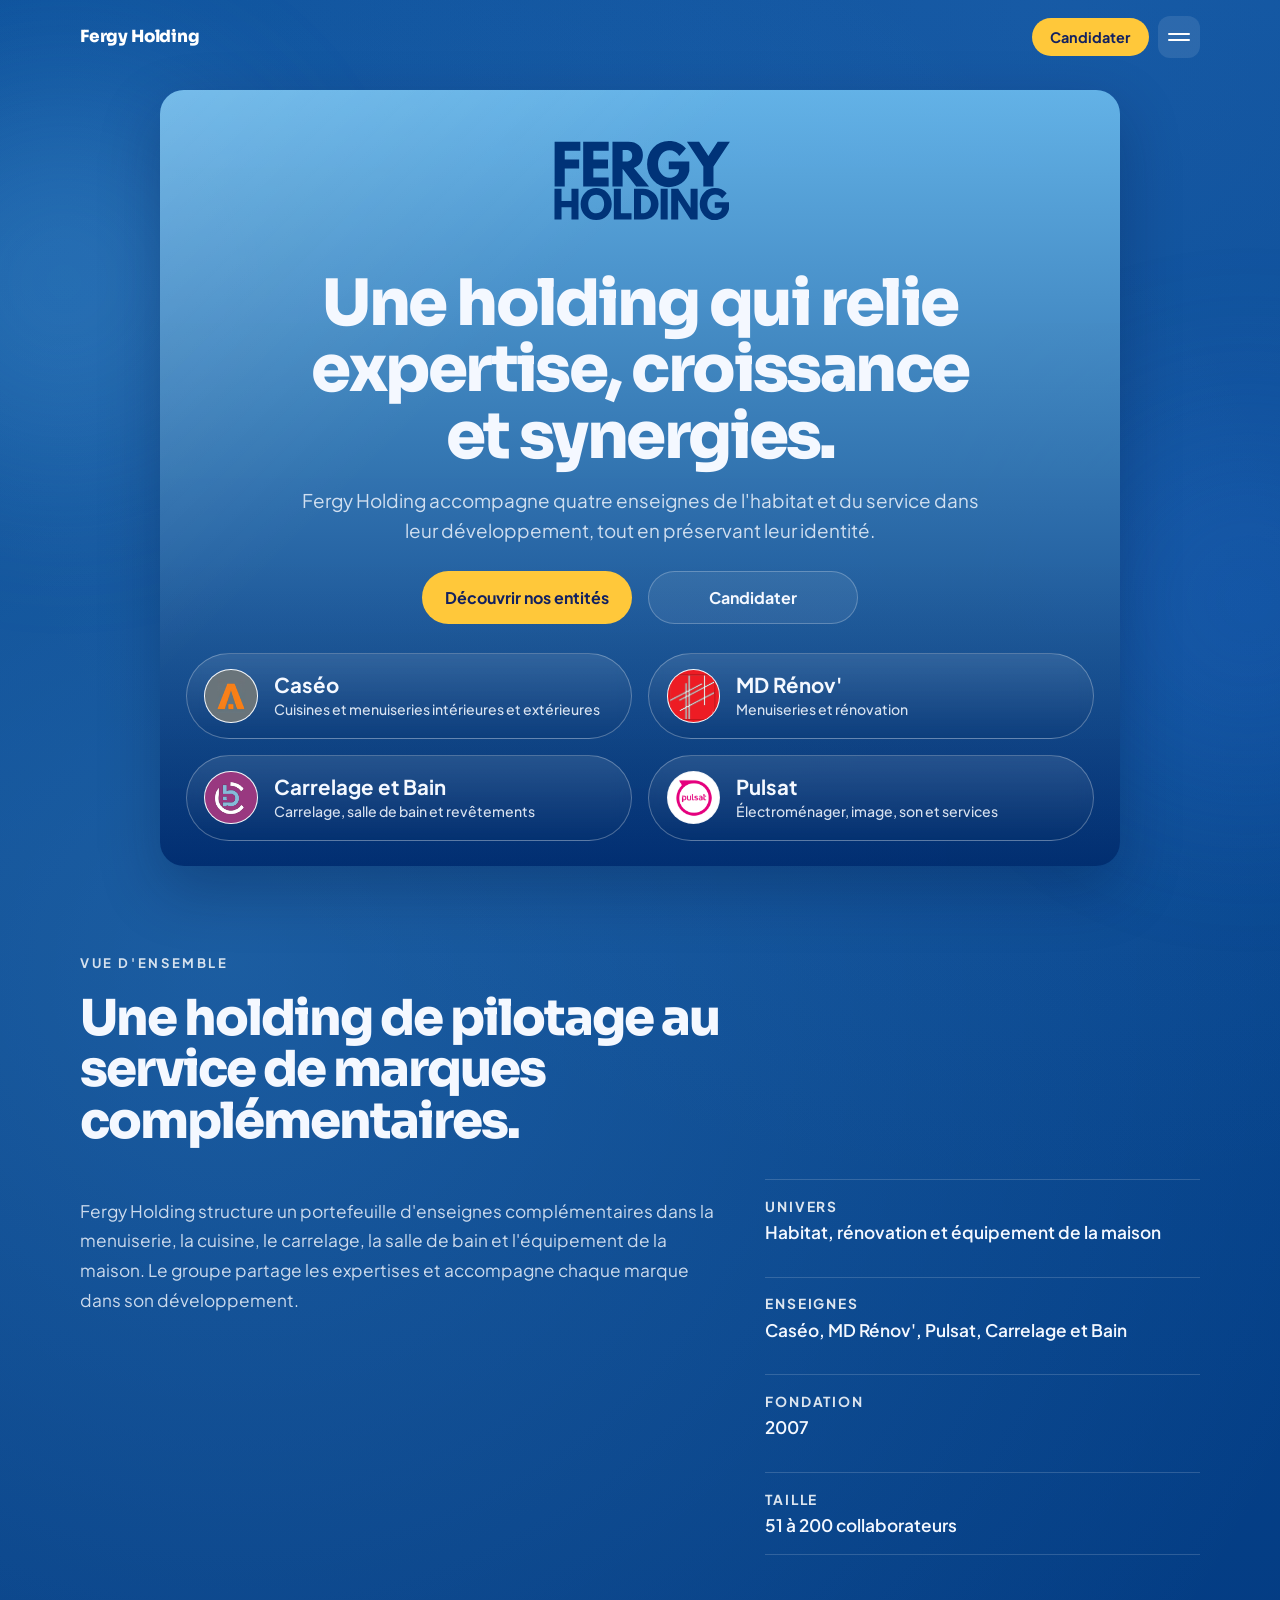
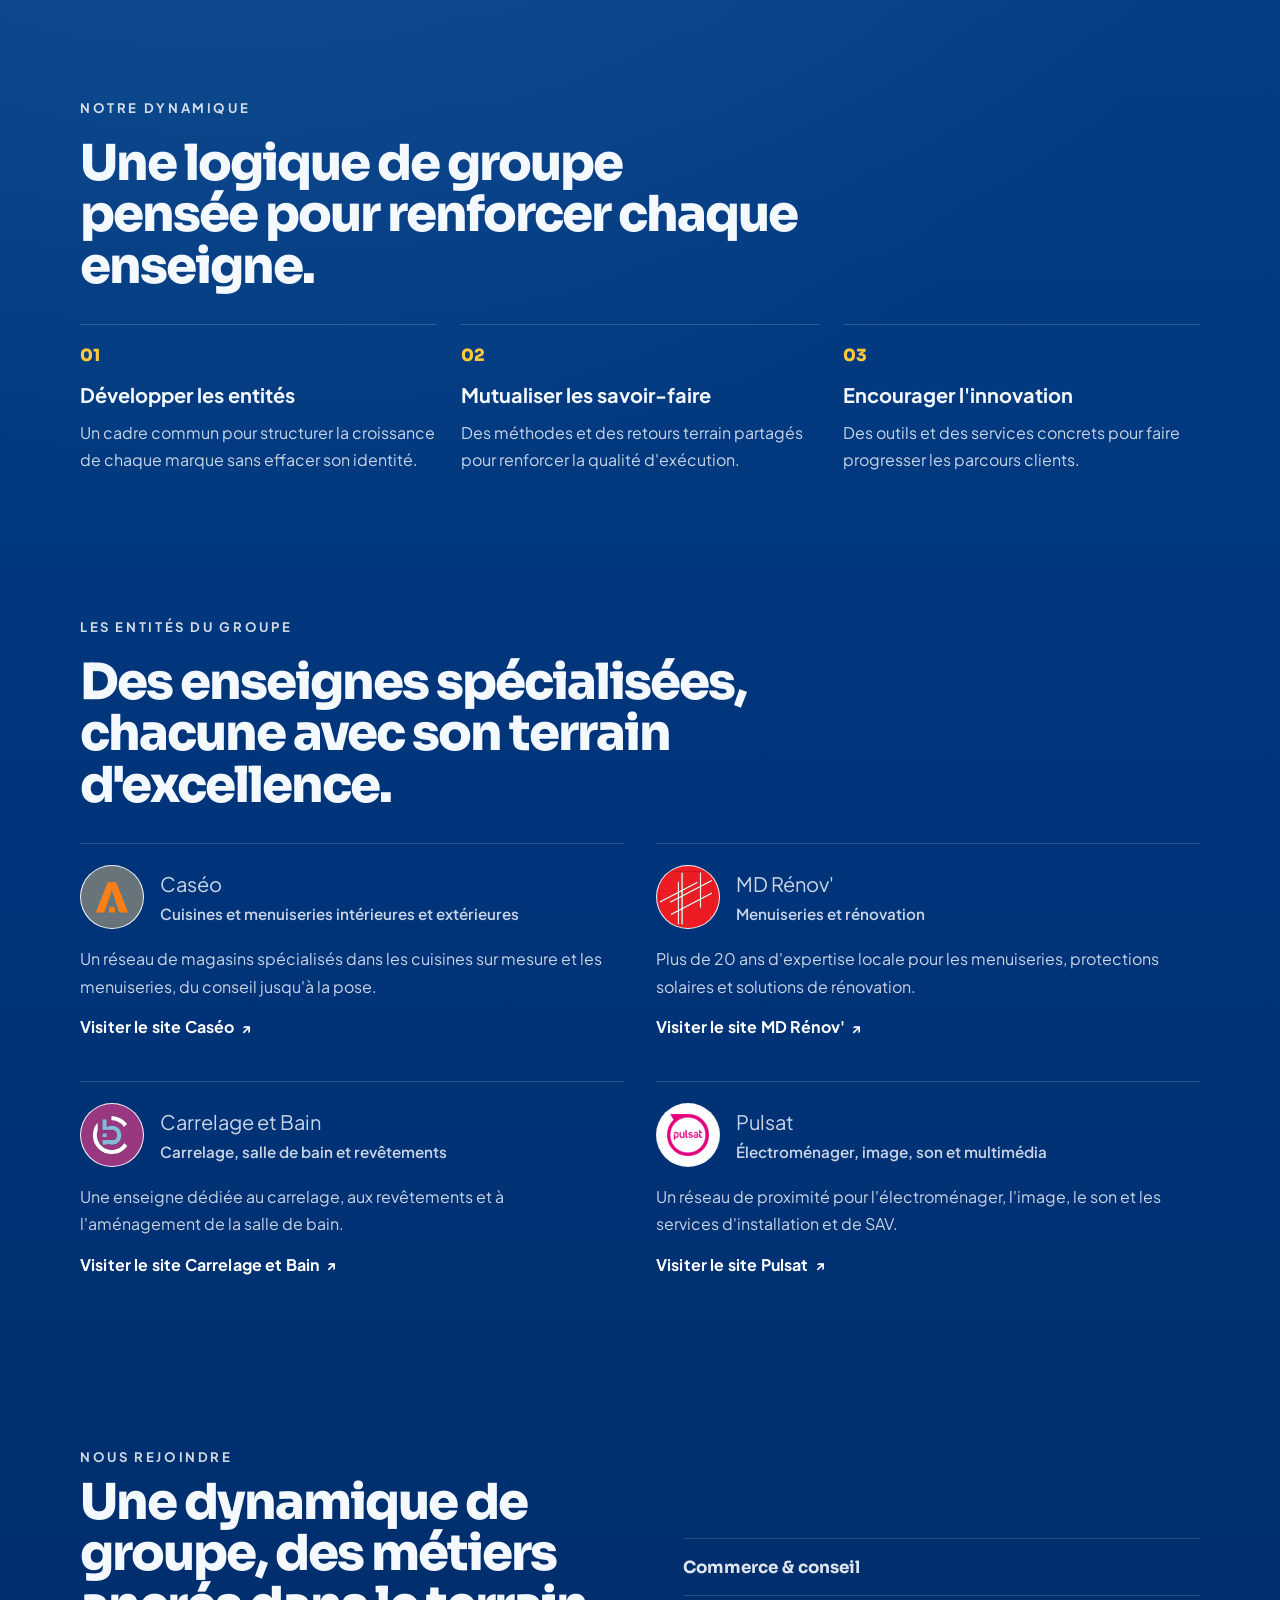
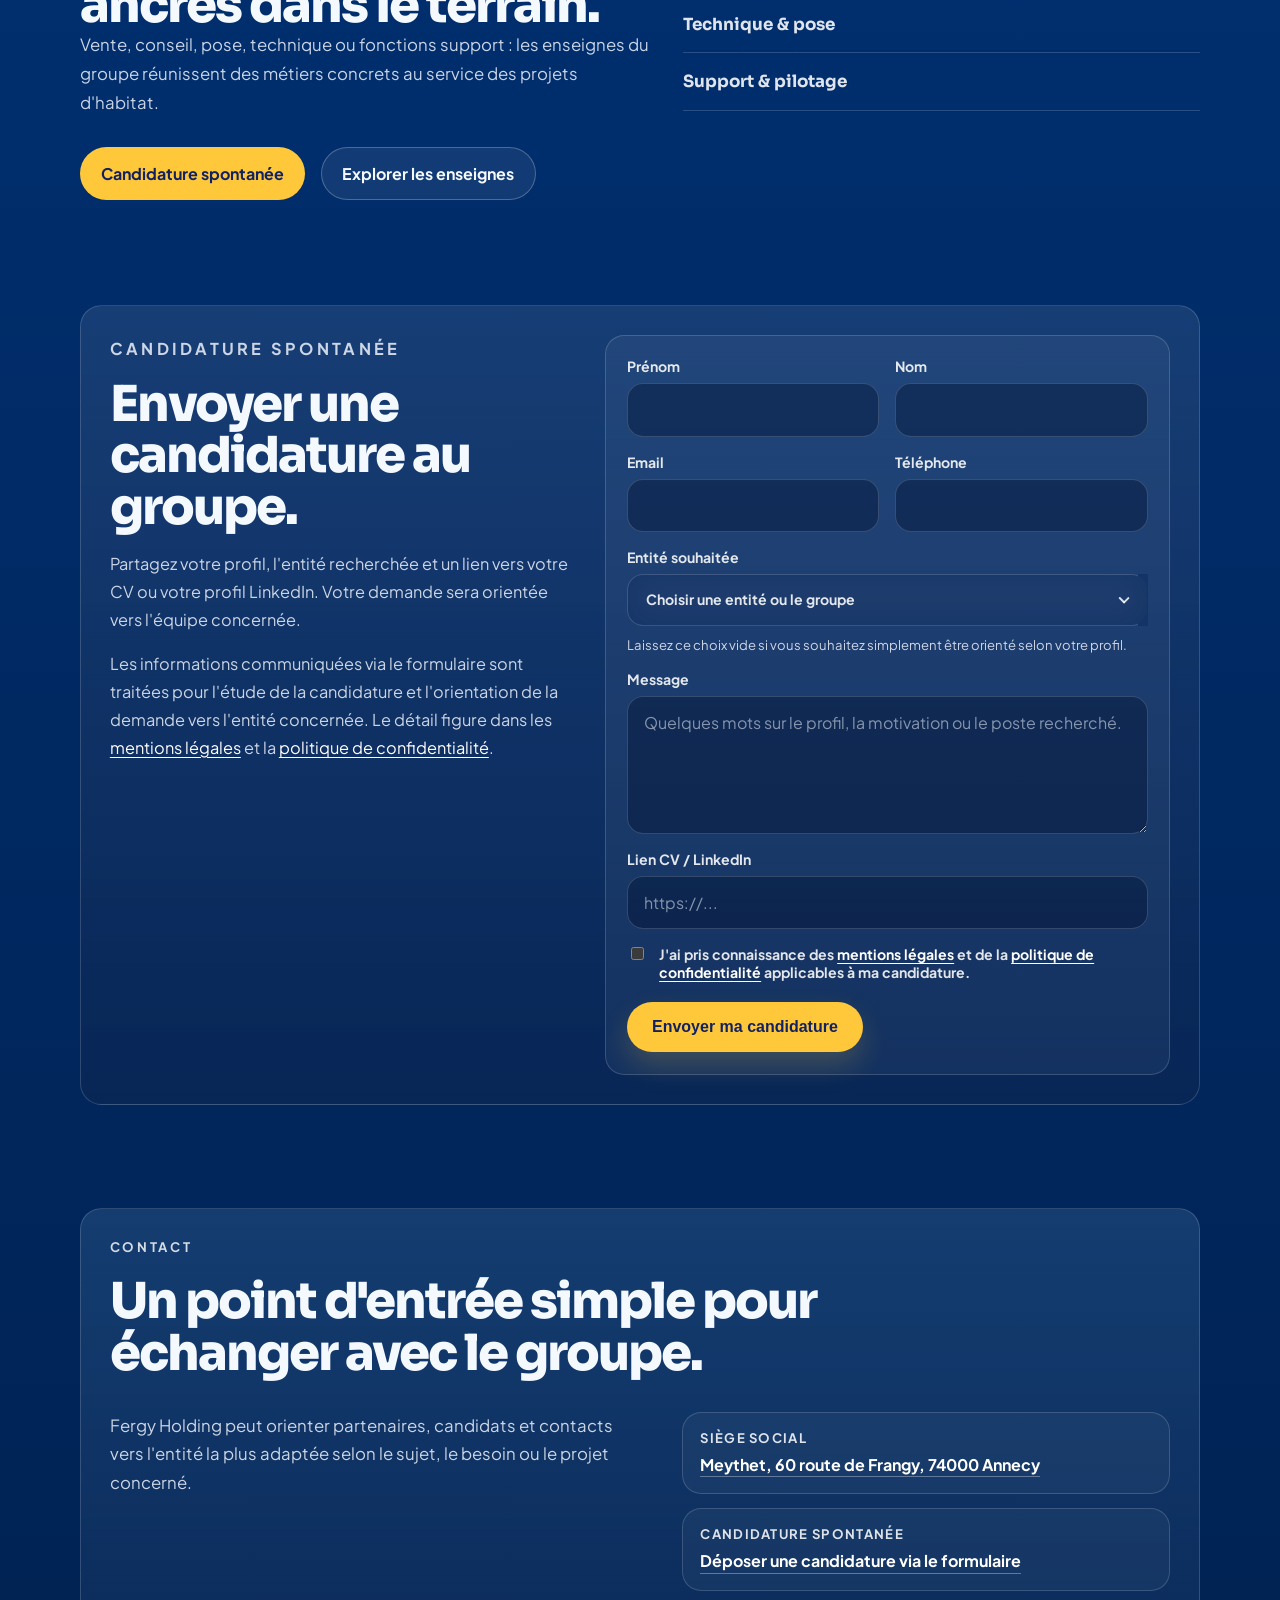
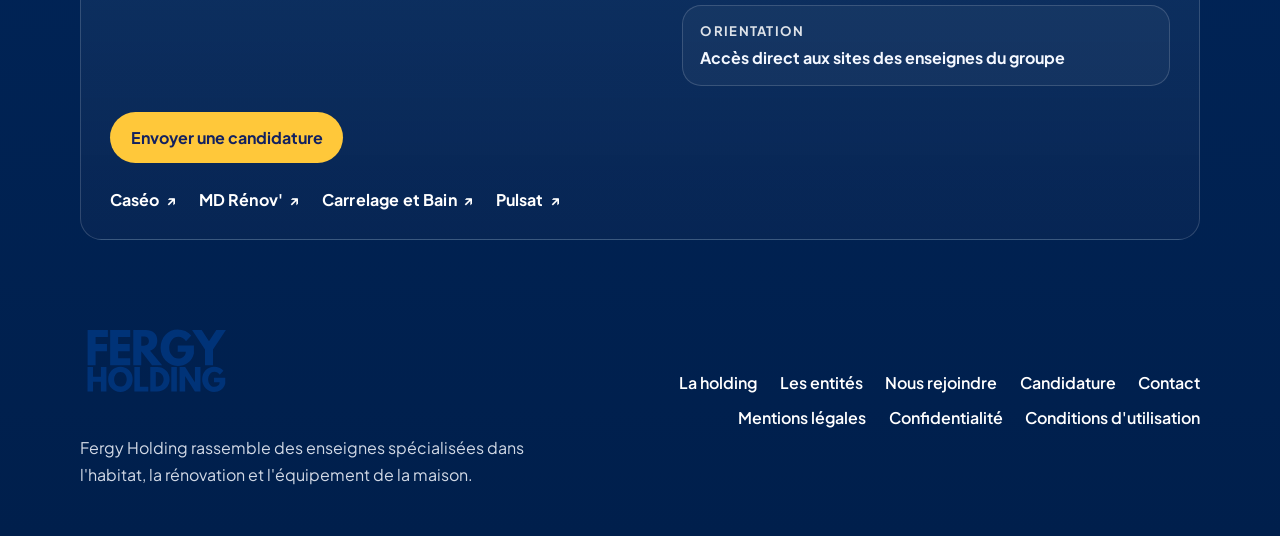
==== commit 637d2932: "Navigation minimale non-sticky (menu deux traits + Candidater) Remplace la barre sticky/liquid glass" ====
--- a/index.html
+++ b/index.html
@@ -25,7 +25,7 @@
       property="og:description"
       content="Fergy Holding r&eacute;unit Cas&eacute;o, MD R&eacute;nov', Pulsat et Carrelage et Bain autour d'une vision commune de l'habitat, de la r&eacute;novation et de l'&eacute;quipement de la maison."
     />
-    <meta property="og:image" content="https://www.fergyholding.com/assets/og-image.png?v=6" />
+    <meta property="og:image" content="https://www.fergyholding.com/assets/og-image.png?v=7" />
     <meta property="og:image:width" content="1200" />
     <meta property="og:image:height" content="630" />
     <meta property="og:image:alt" content="Logo Fergy Holding et ses enseignes" />
@@ -37,7 +37,7 @@
       name="twitter:description"
       content="Fergy Holding r&eacute;unit Cas&eacute;o, MD R&eacute;nov', Pulsat et Carrelage et Bain autour d'une vision commune de l'habitat."
     />
-    <meta name="twitter:image" content="https://www.fergyholding.com/assets/og-image.png?v=6" />
+    <meta name="twitter:image" content="https://www.fergyholding.com/assets/og-image.png?v=7" />
 
     <link rel="icon" type="image/svg+xml" href="assets/fergy-holding-logo.svg" />
     <link rel="preconnect" href="https://fonts.googleapis.com" />
@@ -46,7 +46,7 @@
       href="https://fonts.googleapis.com/css2?family=Plus+Jakarta+Sans:wght@400;500;600;700;800&family=Sora:wght@600;700;800&display=swap"
       rel="stylesheet"
     />
-    <link rel="stylesheet" href="styles.css?v=6" />
+    <link rel="stylesheet" href="styles.css?v=7" />
   </head>
   <body id="top">
     <a class="skip-link" href="#main-content">Aller au contenu</a>
@@ -106,7 +106,7 @@
             aria-label="Visiter le site officiel de Cas&eacute;o"
           >
             <span class="logo-badge" aria-hidden="true">
-              <img src="assets/caseo-logo.svg?v=6" alt="Logo Cas&eacute;o" width="500" height="500" />
+              <img src="assets/caseo-logo.svg?v=7" alt="Logo Cas&eacute;o" width="500" height="500" />
             </span>
             <span class="company-pill__copy">
               <strong>Cas&eacute;o</strong>
@@ -121,7 +121,7 @@
             aria-label="Visiter le site officiel de MD R&eacute;nov'"
           >
             <span class="logo-badge" aria-hidden="true">
-              <img src="assets/md-renov-logo.svg?v=6" alt="Logo MD R&eacute;nov'" width="500" height="500" />
+              <img src="assets/md-renov-logo.svg?v=7" alt="Logo MD R&eacute;nov'" width="500" height="500" />
             </span>
             <span class="company-pill__copy">
               <strong>MD R&eacute;nov'</strong>
@@ -137,7 +137,7 @@
           >
             <span class="logo-badge" aria-hidden="true">
               <img
-                src="assets/carrelage-bain-logo.svg?v=6"
+                src="assets/carrelage-bain-logo.svg?v=7"
                 alt="Logo Carrelage et Bain"
                 width="500"
                 height="500"
@@ -249,7 +249,7 @@
           <article class="company-detail" id="caseo">
             <div class="company-detail__identity">
               <span class="logo-badge logo-badge--large" aria-hidden="true">
-                <img src="assets/caseo-logo.svg?v=6" alt="Logo Cas&eacute;o" width="500" height="500" loading="lazy" />
+                <img src="assets/caseo-logo.svg?v=7" alt="Logo Cas&eacute;o" width="500" height="500" loading="lazy" />
               </span>
               <div>
                 <p class="company-detail__name">Cas&eacute;o</p>
@@ -273,7 +273,7 @@
           <article class="company-detail" id="md-renov">
             <div class="company-detail__identity">
               <span class="logo-badge logo-badge--large" aria-hidden="true">
-                <img src="assets/md-renov-logo.svg?v=6" alt="Logo MD R&eacute;nov'" width="500" height="500" loading="lazy" />
+                <img src="assets/md-renov-logo.svg?v=7" alt="Logo MD R&eacute;nov'" width="500" height="500" loading="lazy" />
               </span>
               <div>
                 <p class="company-detail__name">MD R&eacute;nov'</p>
@@ -298,7 +298,7 @@
             <div class="company-detail__identity">
               <span class="logo-badge logo-badge--large" aria-hidden="true">
                 <img
-                  src="assets/carrelage-bain-logo.svg?v=6"
+                  src="assets/carrelage-bain-logo.svg?v=7"
                   alt="Logo Carrelage et Bain"
                   width="500"
                   height="500"
@@ -632,6 +632,6 @@
       }
     </script>
 
-    <script src="site.js?v=6"></script>
+    <script src="site.js?v=7"></script>
   </body>
 </html>
--- a/styles.css
+++ b/styles.css
@@ -258,117 +258,167 @@
   animation: rise 800ms ease both;
 }
 
+/* Clean, non-sticky top bar: brand + minimal menu button + Candidater. */
 .page-nav {
-  position: sticky;
-  top: 0.85rem;
+  position: relative;
   z-index: 12;
-  display: flex;
-  justify-content: center;
-  padding-inline: 0.9rem;
-  background: transparent;
-  border: none;
-  pointer-events: none;
-}
-
-/* Liquid glass: translucent refractive body, specular top-light, depth. */
+  width: min(100% - 2rem, 1120px);
+  margin: 0 auto;
+  padding-top: 1rem;
+}
+
 .page-nav__inner {
   position: relative;
-  pointer-events: auto;
   display: flex;
   align-items: center;
+  gap: 0.6rem;
+}
+
+.page-nav__brand {
+  display: block;
+  order: 0;
+  margin-right: auto;
+  color: #ffffff;
+  font-family: "Sora", sans-serif;
+  font-weight: 800;
+  font-size: 1.05rem;
+  letter-spacing: -0.01em;
+}
+
+.page-nav .page-nav__action {
+  order: 1;
+  padding: 0.62rem 1.15rem;
+  border-radius: 999px;
+  color: #122160;
+  font-size: 0.9rem;
+  font-weight: 700;
+  white-space: nowrap;
+  background: var(--accent);
+  transition:
+    background-color 160ms ease,
+    transform 160ms ease;
+}
+
+.page-nav .page-nav__action:hover,
+.page-nav .page-nav__action:focus-visible {
+  outline: none;
+  color: #122160;
+  background: #ffd35f;
+  transform: translateY(-1px);
+}
+
+/* Menu button — two clean bars that morph into a cross when open. */
+.page-nav__toggle {
+  order: 2;
+  display: inline-flex;
+  align-items: center;
   justify-content: center;
-  gap: 0.2rem;
-  width: max-content;
-  max-width: 100%;
-  padding: 0.4rem 0.45rem;
-  border-radius: 999px;
-  background:
-    linear-gradient(
-      180deg,
-      rgba(255, 255, 255, 0.16),
-      rgba(255, 255, 255, 0.03) 42%,
-      rgba(4, 26, 66, 0.14)
-    ),
-    rgba(10, 46, 104, 0.26);
-  border: 1px solid rgba(255, 255, 255, 0.28);
-  -webkit-backdrop-filter: blur(26px) saturate(200%) brightness(1.08);
-  backdrop-filter: blur(26px) saturate(200%) brightness(1.08);
-  box-shadow:
-    0 16px 40px rgba(0, 15, 45, 0.4),
-    inset 0 1px 1px rgba(255, 255, 255, 0.6),
-    inset 0 -10px 22px rgba(2, 18, 55, 0.28);
-}
-
-/* Glossy specular sheen — light bending across the glass surface. */
-.page-nav__inner::before {
+  flex: 0 0 auto;
+  width: 2.6rem;
+  height: 2.6rem;
+  padding: 0;
+  border: none;
+  border-radius: 0.75rem;
+  background: rgba(255, 255, 255, 0.1);
+  color: #ffffff;
+  cursor: pointer;
+  transition: background-color 160ms ease;
+}
+
+.page-nav__toggle:hover,
+.page-nav__toggle:focus-visible {
+  outline: none;
+  background: rgba(255, 255, 255, 0.18);
+}
+
+.page-nav__burger {
+  position: relative;
+  width: 22px;
+  height: 12px;
+}
+
+.page-nav__burger::before,
+.page-nav__burger::after {
   content: "";
   position: absolute;
-  inset: 0;
-  border-radius: inherit;
-  background:
-    radial-gradient(
-      130% 90% at 18% -20%,
-      rgba(255, 255, 255, 0.4),
-      transparent 55%
-    ),
-    linear-gradient(180deg, rgba(255, 255, 255, 0.22), transparent 40%);
-  mix-blend-mode: screen;
-  opacity: 0.85;
-  pointer-events: none;
-}
-
-/* Keep interactive children above the glass sheen. */
-.page-nav__inner > * {
-  position: relative;
-  z-index: 1;
-}
-
-/* Hamburger toggle + mobile brand — desktop hides them, links show inline. */
-.page-nav__toggle,
-.page-nav__brand {
-  display: none;
-}
-
+  left: 0;
+  width: 22px;
+  height: 2px;
+  border-radius: 2px;
+  background: #ffffff;
+  transition:
+    transform 220ms ease,
+    top 220ms ease;
+}
+
+.page-nav__burger::before {
+  top: 2px;
+}
+
+.page-nav__burger::after {
+  top: 8px;
+}
+
+.page-nav.is-open .page-nav__burger::before {
+  top: 5px;
+  transform: rotate(45deg);
+}
+
+.page-nav.is-open .page-nav__burger::after {
+  top: 5px;
+  transform: rotate(-45deg);
+}
+
+/* Links open as a tidy dropdown card, anchored to the right. */
 .page-nav__links {
+  position: absolute;
+  top: calc(100% + 0.55rem);
+  right: 0;
+  z-index: 5;
   display: flex;
-  align-items: center;
-  gap: 0.2rem;
-}
-
-.page-nav a {
-  padding: 0.62rem 0.9rem;
-  border-radius: 999px;
-  color: rgba(255, 255, 255, 0.82);
-  font-size: 0.86rem;
+  flex-direction: column;
+  align-items: stretch;
+  gap: 0.1rem;
+  min-width: 13rem;
+  padding: 0.4rem;
+  border-radius: 1rem;
+  border: 1px solid rgba(255, 255, 255, 0.14);
+  background: rgba(6, 30, 72, 0.96);
+  -webkit-backdrop-filter: blur(18px) saturate(160%);
+  backdrop-filter: blur(18px) saturate(160%);
+  box-shadow: 0 18px 40px rgba(0, 12, 36, 0.42);
+  opacity: 0;
+  visibility: hidden;
+  transform: translateY(-8px);
+  transition:
+    opacity 200ms ease,
+    transform 200ms ease,
+    visibility 200ms ease;
+}
+
+.page-nav.is-open .page-nav__links {
+  opacity: 1;
+  visibility: visible;
+  transform: translateY(0);
+}
+
+.page-nav__links a {
+  padding: 0.8rem 0.9rem;
+  border-radius: 0.6rem;
+  color: rgba(255, 255, 255, 0.9);
+  font-size: 0.95rem;
   font-weight: 700;
   white-space: nowrap;
   transition:
-    color 160ms ease,
-    background-color 160ms ease;
-}
-
-.page-nav a:hover,
-.page-nav a:focus-visible {
+    color 140ms ease,
+    background-color 140ms ease;
+}
+
+.page-nav__links a:hover,
+.page-nav__links a:focus-visible {
   outline: none;
   color: #ffffff;
-  background: rgba(255, 255, 255, 0.08);
-}
-
-.page-nav .page-nav__action {
-  margin-left: 0.35rem;
-  padding-inline: 1rem;
-  color: #122160;
-  background: linear-gradient(180deg, #ffe08a, var(--accent) 55%, #f3b722);
-  box-shadow:
-    inset 0 1px 0 rgba(255, 255, 255, 0.7),
-    inset 0 -3px 6px rgba(150, 90, 0, 0.2),
-    0 4px 12px rgba(0, 15, 45, 0.22);
-}
-
-.page-nav .page-nav__action:hover,
-.page-nav .page-nav__action:focus-visible {
-  color: #122160;
-  background: linear-gradient(180deg, #ffe89e, #ffd35f 55%, #ffc22e);
+  background: rgba(255, 255, 255, 0.1);
 }
 
 .company-pill:nth-child(1) {
@@ -1343,170 +1393,23 @@
     padding: 3.5rem 0;
   }
 
-  /* Full-width top bar (edge to edge), no floating capsule. */
+  /* Minimal top nav — compact on small screens; dropdown spans the width. */
   .page-nav {
-    top: 0;
-    padding-inline: 0;
-  }
-
-  .page-nav__inner {
-    position: static;
-    width: 100%;
-    max-width: none;
-    justify-content: flex-start;
-    gap: 0.6rem;
-    padding: 0.6rem 1rem;
-    border: none;
-    border-bottom: 1px solid rgba(255, 255, 255, 0.14);
-    border-radius: 0;
-    background:
-      linear-gradient(
-        180deg,
-        rgba(255, 255, 255, 0.14),
-        rgba(255, 255, 255, 0.03) 55%,
-        rgba(4, 26, 66, 0.12)
-      ),
-      rgba(9, 40, 96, 0.34);
-    box-shadow:
-      0 10px 28px rgba(0, 12, 36, 0.3),
-      inset 0 1px 1px rgba(255, 255, 255, 0.5);
+    padding: 0.85rem 1rem 0;
   }
 
   .page-nav__brand {
-    display: block;
-    order: 1;
-    margin-right: auto;
-    color: #ffffff;
-    font-family: "Sora", sans-serif;
-    font-weight: 800;
-    font-size: 1.02rem;
-    letter-spacing: -0.01em;
+    font-size: 0.98rem;
   }
 
   .page-nav .page-nav__action {
-    order: 2;
-    flex: 0 0 auto;
-    margin-left: 0;
     padding: 0.55rem 1rem;
     font-size: 0.86rem;
   }
 
-  .page-nav__toggle {
-    display: inline-flex;
-    align-items: center;
-    justify-content: center;
-    order: 3;
-    flex: 0 0 auto;
-    width: 2.6rem;
-    height: 2.6rem;
-    padding: 0;
-    border: none;
-    border-radius: 0.7rem;
-    background: rgba(255, 255, 255, 0.08);
-    color: #ffffff;
-    cursor: pointer;
-    transition: background-color 160ms ease;
-  }
-
-  .page-nav__toggle:hover,
-  .page-nav__toggle:focus-visible {
-    outline: none;
-    background: rgba(255, 255, 255, 0.16);
-  }
-
-  .page-nav__burger,
-  .page-nav__burger::before,
-  .page-nav__burger::after {
-    display: block;
-    width: 20px;
-    height: 2px;
-    border-radius: 2px;
-    background: #ffffff;
-    transition:
-      transform 200ms ease,
-      opacity 160ms ease;
-  }
-
-  .page-nav__burger {
-    position: relative;
-  }
-
-  .page-nav__burger::before,
-  .page-nav__burger::after {
-    content: "";
-    position: absolute;
+  .page-nav__links {
     left: 0;
-  }
-
-  .page-nav__burger::before {
-    top: -6px;
-  }
-
-  .page-nav__burger::after {
-    top: 6px;
-  }
-
-  /* Toggle morphs into a close (X) when the menu is open. */
-  .page-nav.is-open .page-nav__burger {
-    background: transparent;
-  }
-
-  .page-nav.is-open .page-nav__burger::before {
-    transform: translateY(6px) rotate(45deg);
-  }
-
-  .page-nav.is-open .page-nav__burger::after {
-    transform: translateY(-6px) rotate(-45deg);
-  }
-
-  /* Full-width dropdown list below the bar. */
-  .page-nav__links {
-    position: absolute;
-    top: 100%;
-    left: 0;
-    right: 0;
-    flex-direction: column;
-    align-items: stretch;
-    gap: 0;
-    padding: 0.4rem 0.6rem 0.8rem;
-    border-bottom: 1px solid rgba(255, 255, 255, 0.14);
-    background:
-      linear-gradient(
-        180deg,
-        rgba(255, 255, 255, 0.1),
-        rgba(255, 255, 255, 0.02) 30%,
-        rgba(4, 26, 66, 0.1)
-      ),
-      rgba(9, 40, 96, 0.55);
-    -webkit-backdrop-filter: blur(26px) saturate(200%) brightness(1.06);
-    backdrop-filter: blur(26px) saturate(200%) brightness(1.06);
-    box-shadow:
-      0 18px 34px rgba(0, 12, 36, 0.4),
-      inset 0 1px 0 rgba(255, 255, 255, 0.35);
-    opacity: 0;
-    visibility: hidden;
-    transform: translateY(-6px);
-    transition:
-      opacity 200ms ease,
-      transform 200ms ease,
-      visibility 200ms ease;
-  }
-
-  .page-nav.is-open .page-nav__links {
-    opacity: 1;
-    visibility: visible;
-    transform: translateY(0);
-  }
-
-  .page-nav__links a {
-    padding: 0.95rem 0.6rem;
-    border-radius: 0;
-    border-top: 1px solid rgba(255, 255, 255, 0.08);
-    font-size: 0.98rem;
-  }
-
-  .page-nav__links a:first-child {
-    border-top: none;
+    min-width: 0;
   }
 
   .join-layout__actions,
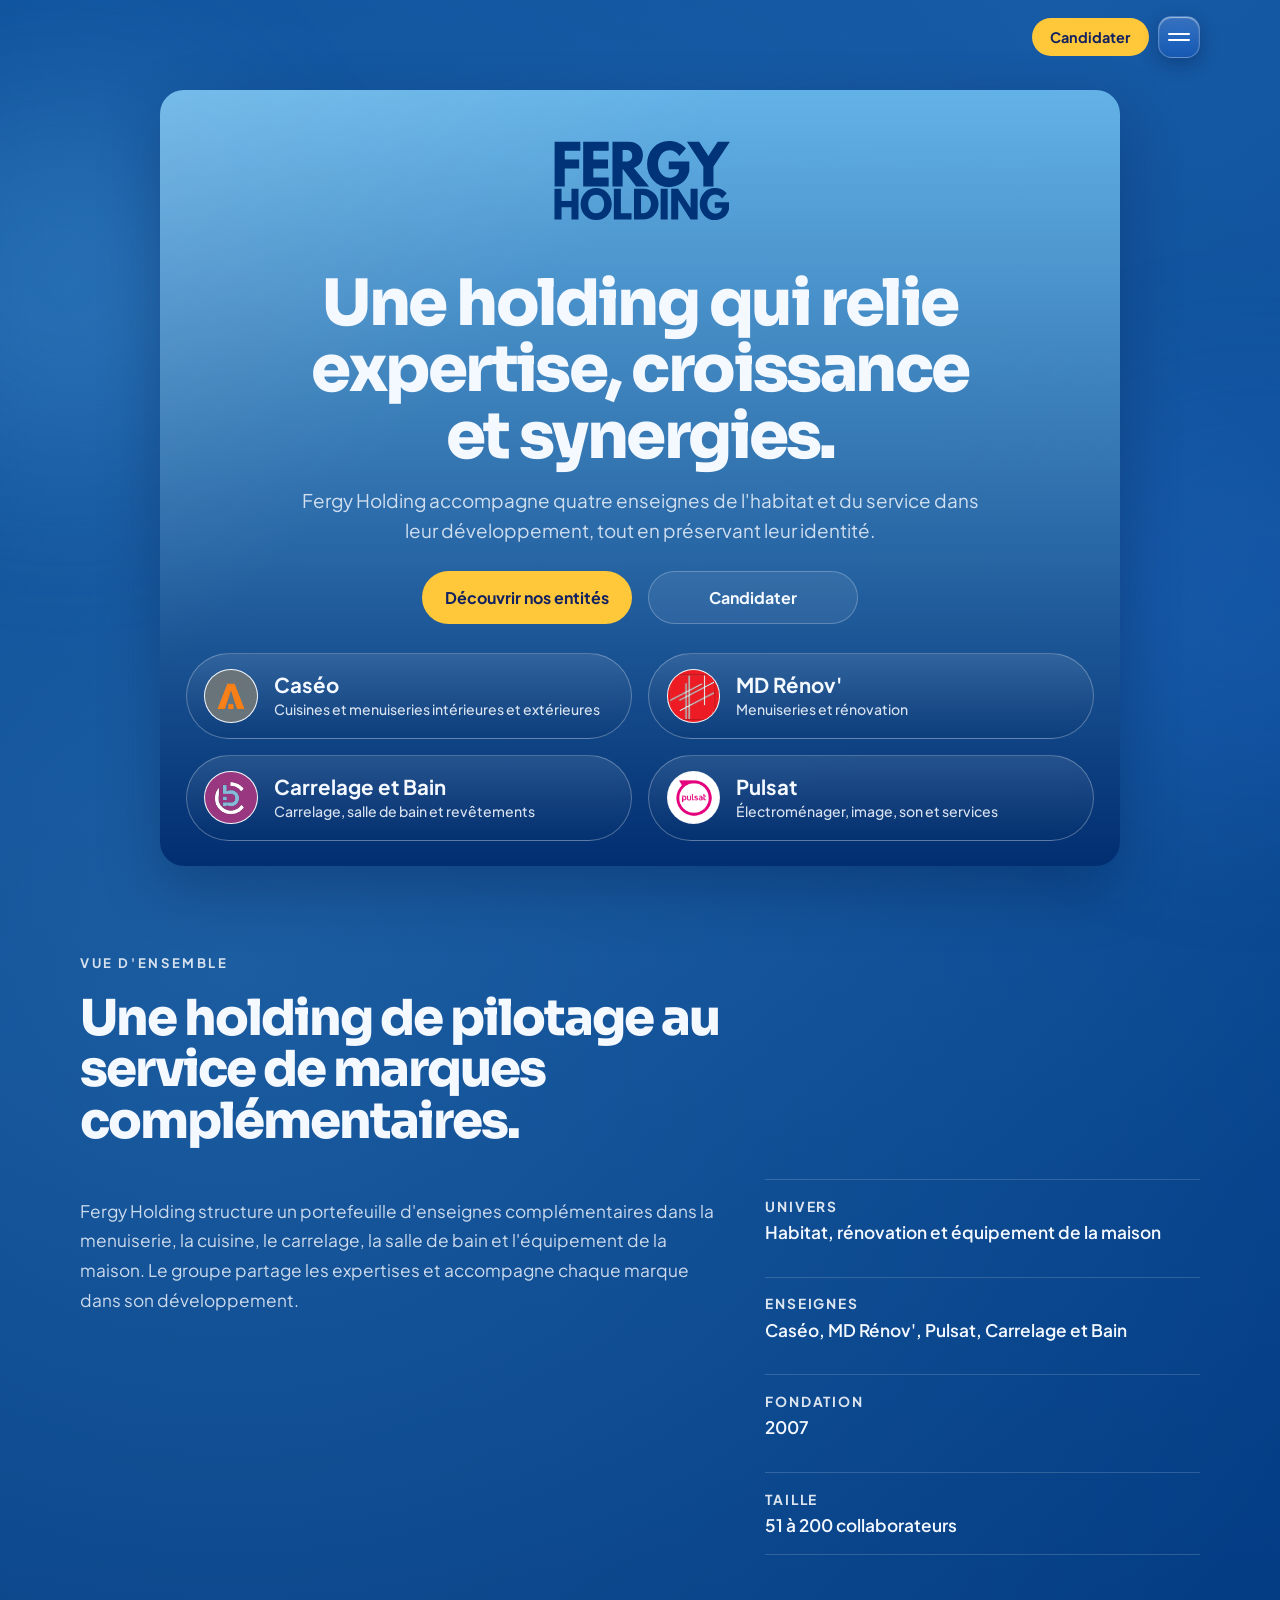
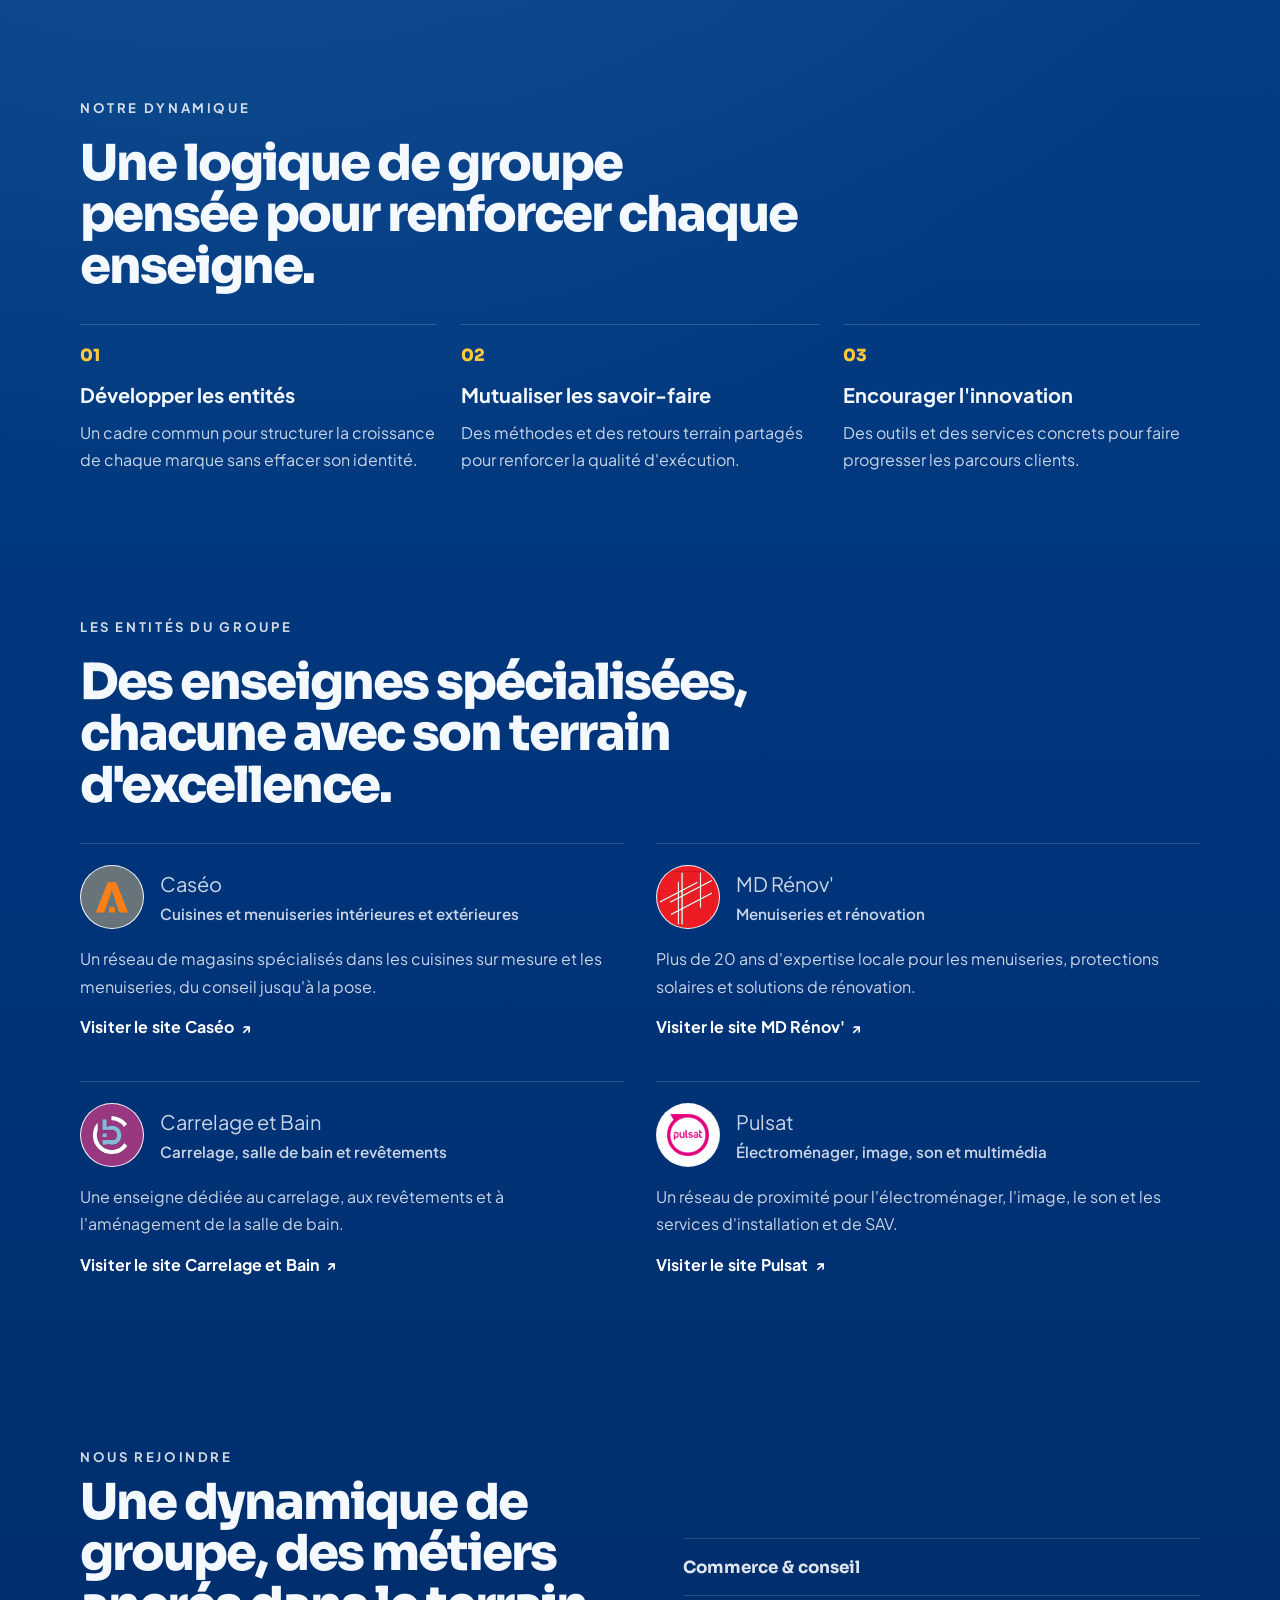
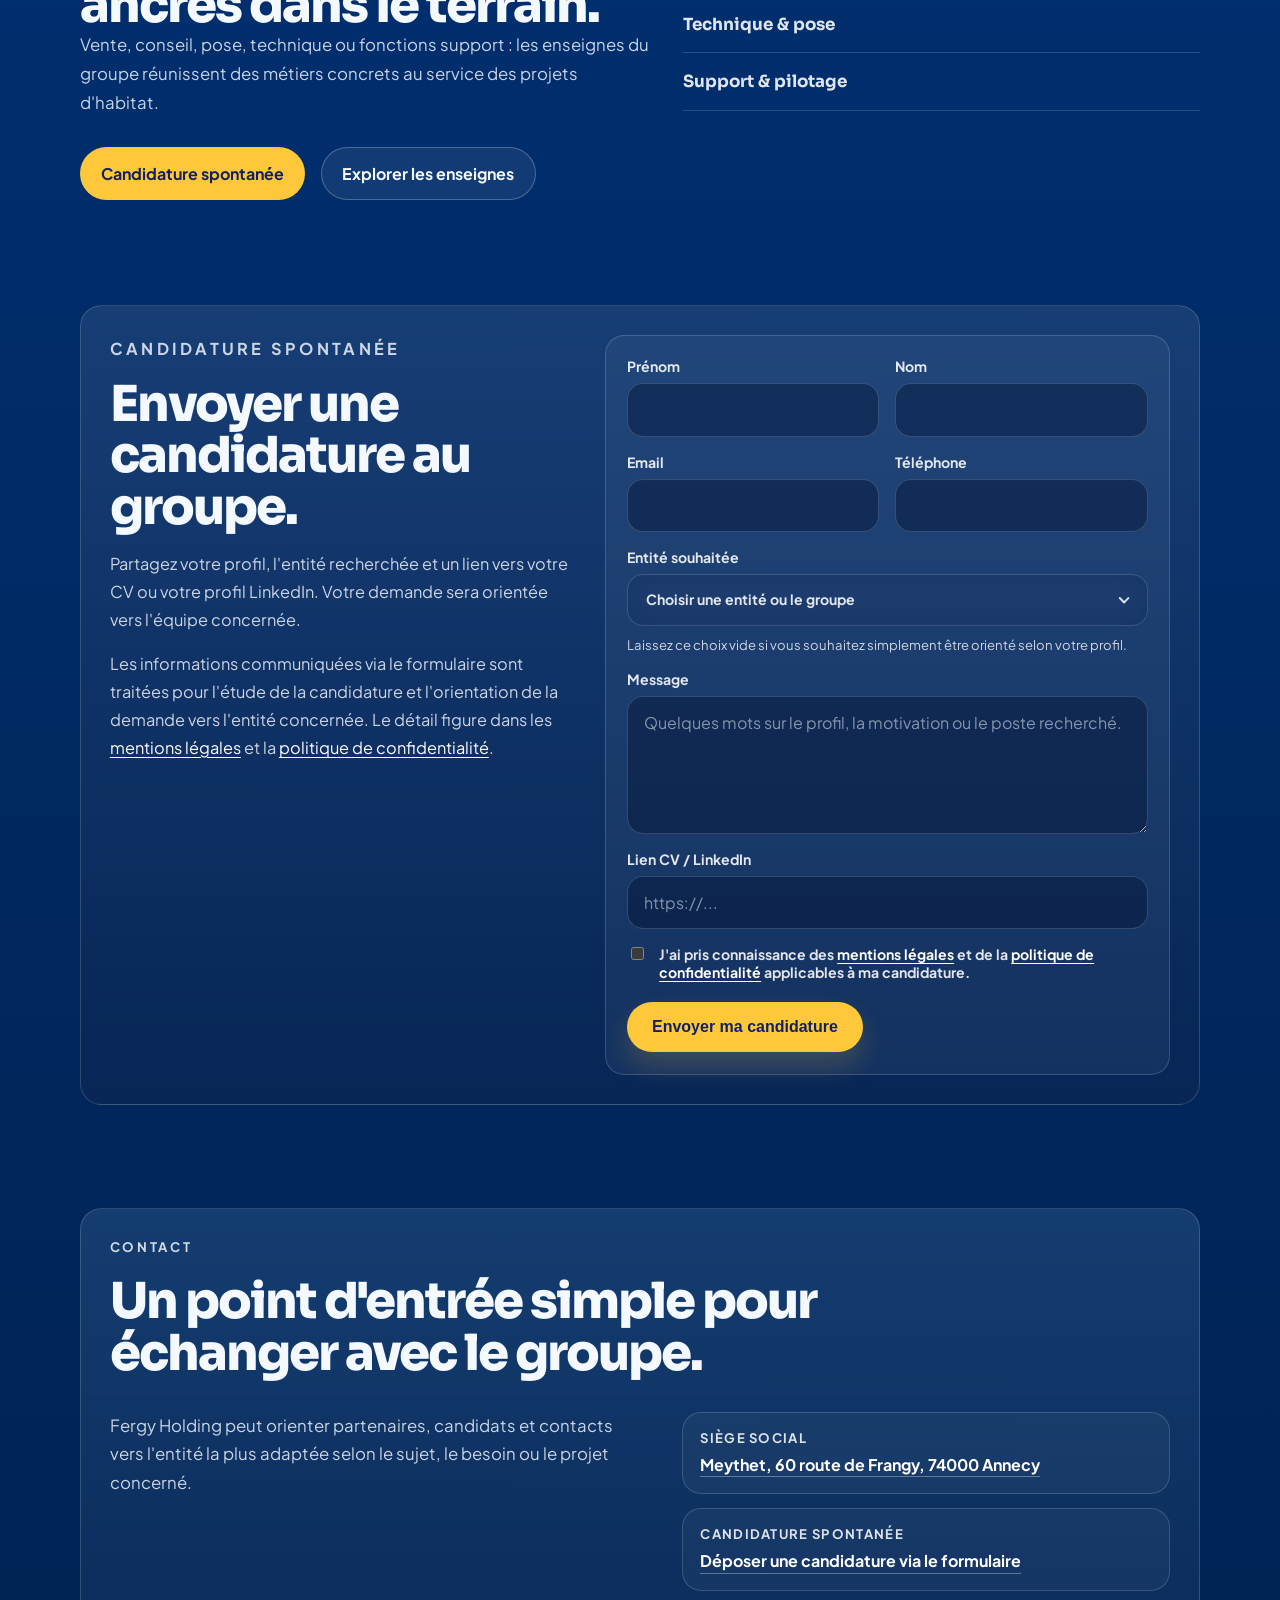
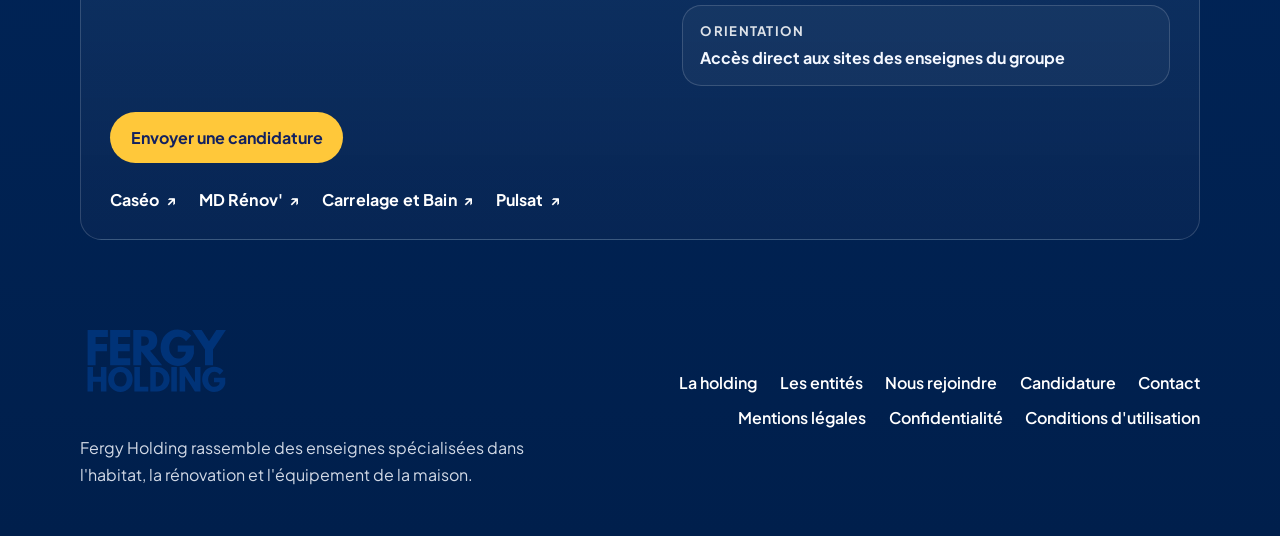
==== commit 31338707: "Menu de navigation en liquid glass, sans la marque - Retire le texte « Fergy Holding » de la nav (bo" ====
--- a/index.html
+++ b/index.html
@@ -25,7 +25,7 @@
       property="og:description"
       content="Fergy Holding r&eacute;unit Cas&eacute;o, MD R&eacute;nov', Pulsat et Carrelage et Bain autour d'une vision commune de l'habitat, de la r&eacute;novation et de l'&eacute;quipement de la maison."
     />
-    <meta property="og:image" content="https://www.fergyholding.com/assets/og-image.png?v=7" />
+    <meta property="og:image" content="https://www.fergyholding.com/assets/og-image.png?v=8" />
     <meta property="og:image:width" content="1200" />
     <meta property="og:image:height" content="630" />
     <meta property="og:image:alt" content="Logo Fergy Holding et ses enseignes" />
@@ -37,7 +37,7 @@
       name="twitter:description"
       content="Fergy Holding r&eacute;unit Cas&eacute;o, MD R&eacute;nov', Pulsat et Carrelage et Bain autour d'une vision commune de l'habitat."
     />
-    <meta name="twitter:image" content="https://www.fergyholding.com/assets/og-image.png?v=7" />
+    <meta name="twitter:image" content="https://www.fergyholding.com/assets/og-image.png?v=8" />
 
     <link rel="icon" type="image/svg+xml" href="assets/fergy-holding-logo.svg" />
     <link rel="preconnect" href="https://fonts.googleapis.com" />
@@ -46,7 +46,7 @@
       href="https://fonts.googleapis.com/css2?family=Plus+Jakarta+Sans:wght@400;500;600;700;800&family=Sora:wght@600;700;800&display=swap"
       rel="stylesheet"
     />
-    <link rel="stylesheet" href="styles.css?v=7" />
+    <link rel="stylesheet" href="styles.css?v=8" />
   </head>
   <body id="top">
     <a class="skip-link" href="#main-content">Aller au contenu</a>
@@ -55,7 +55,6 @@
 
     <nav class="page-nav" aria-label="Navigation principale">
       <div class="page-nav__inner">
-        <a class="page-nav__brand" href="#top">Fergy Holding</a>
         <button
           class="page-nav__toggle"
           type="button"
@@ -106,7 +105,7 @@
             aria-label="Visiter le site officiel de Cas&eacute;o"
           >
             <span class="logo-badge" aria-hidden="true">
-              <img src="assets/caseo-logo.svg?v=7" alt="Logo Cas&eacute;o" width="500" height="500" />
+              <img src="assets/caseo-logo.svg?v=8" alt="Logo Cas&eacute;o" width="500" height="500" />
             </span>
             <span class="company-pill__copy">
               <strong>Cas&eacute;o</strong>
@@ -121,7 +120,7 @@
             aria-label="Visiter le site officiel de MD R&eacute;nov'"
           >
             <span class="logo-badge" aria-hidden="true">
-              <img src="assets/md-renov-logo.svg?v=7" alt="Logo MD R&eacute;nov'" width="500" height="500" />
+              <img src="assets/md-renov-logo.svg?v=8" alt="Logo MD R&eacute;nov'" width="500" height="500" />
             </span>
             <span class="company-pill__copy">
               <strong>MD R&eacute;nov'</strong>
@@ -137,7 +136,7 @@
           >
             <span class="logo-badge" aria-hidden="true">
               <img
-                src="assets/carrelage-bain-logo.svg?v=7"
+                src="assets/carrelage-bain-logo.svg?v=8"
                 alt="Logo Carrelage et Bain"
                 width="500"
                 height="500"
@@ -249,7 +248,7 @@
           <article class="company-detail" id="caseo">
             <div class="company-detail__identity">
               <span class="logo-badge logo-badge--large" aria-hidden="true">
-                <img src="assets/caseo-logo.svg?v=7" alt="Logo Cas&eacute;o" width="500" height="500" loading="lazy" />
+                <img src="assets/caseo-logo.svg?v=8" alt="Logo Cas&eacute;o" width="500" height="500" loading="lazy" />
               </span>
               <div>
                 <p class="company-detail__name">Cas&eacute;o</p>
@@ -273,7 +272,7 @@
           <article class="company-detail" id="md-renov">
             <div class="company-detail__identity">
               <span class="logo-badge logo-badge--large" aria-hidden="true">
-                <img src="assets/md-renov-logo.svg?v=7" alt="Logo MD R&eacute;nov'" width="500" height="500" loading="lazy" />
+                <img src="assets/md-renov-logo.svg?v=8" alt="Logo MD R&eacute;nov'" width="500" height="500" loading="lazy" />
               </span>
               <div>
                 <p class="company-detail__name">MD R&eacute;nov'</p>
@@ -298,7 +297,7 @@
             <div class="company-detail__identity">
               <span class="logo-badge logo-badge--large" aria-hidden="true">
                 <img
-                  src="assets/carrelage-bain-logo.svg?v=7"
+                  src="assets/carrelage-bain-logo.svg?v=8"
                   alt="Logo Carrelage et Bain"
                   width="500"
                   height="500"
@@ -632,6 +631,6 @@
       }
     </script>
 
-    <script src="site.js?v=7"></script>
+    <script src="site.js?v=8"></script>
   </body>
 </html>
--- a/styles.css
+++ b/styles.css
@@ -271,18 +271,8 @@
   position: relative;
   display: flex;
   align-items: center;
+  justify-content: flex-end;
   gap: 0.6rem;
-}
-
-.page-nav__brand {
-  display: block;
-  order: 0;
-  margin-right: auto;
-  color: #ffffff;
-  font-family: "Sora", sans-serif;
-  font-weight: 800;
-  font-size: 1.05rem;
-  letter-spacing: -0.01em;
 }
 
 .page-nav .page-nav__action {
@@ -318,17 +308,30 @@
   height: 2.6rem;
   padding: 0;
   border: none;
-  border-radius: 0.75rem;
-  background: rgba(255, 255, 255, 0.1);
+  border-radius: 0.85rem;
   color: #ffffff;
   cursor: pointer;
-  transition: background-color 160ms ease;
+  background:
+    linear-gradient(180deg, rgba(255, 255, 255, 0.18), rgba(255, 255, 255, 0.04)),
+    rgba(10, 46, 104, 0.24);
+  border: 1px solid rgba(255, 255, 255, 0.24);
+  -webkit-backdrop-filter: blur(20px) saturate(200%) brightness(1.08);
+  backdrop-filter: blur(20px) saturate(200%) brightness(1.08);
+  box-shadow:
+    inset 0 1px 1px rgba(255, 255, 255, 0.55),
+    0 6px 18px rgba(0, 15, 45, 0.28);
+  transition:
+    background-color 160ms ease,
+    transform 160ms ease;
 }
 
 .page-nav__toggle:hover,
 .page-nav__toggle:focus-visible {
   outline: none;
-  background: rgba(255, 255, 255, 0.18);
+  transform: translateY(-1px);
+  background:
+    linear-gradient(180deg, rgba(255, 255, 255, 0.26), rgba(255, 255, 255, 0.08)),
+    rgba(14, 54, 118, 0.3);
 }
 
 .page-nav__burger {
@@ -381,12 +384,22 @@
   gap: 0.1rem;
   min-width: 13rem;
   padding: 0.4rem;
-  border-radius: 1rem;
-  border: 1px solid rgba(255, 255, 255, 0.14);
-  background: rgba(6, 30, 72, 0.96);
-  -webkit-backdrop-filter: blur(18px) saturate(160%);
-  backdrop-filter: blur(18px) saturate(160%);
-  box-shadow: 0 18px 40px rgba(0, 12, 36, 0.42);
+  border-radius: 1.1rem;
+  border: 1px solid rgba(255, 255, 255, 0.26);
+  background:
+    linear-gradient(
+      180deg,
+      rgba(255, 255, 255, 0.16),
+      rgba(255, 255, 255, 0.03) 42%,
+      rgba(4, 26, 66, 0.14)
+    ),
+    rgba(10, 46, 104, 0.34);
+  -webkit-backdrop-filter: blur(28px) saturate(200%) brightness(1.08);
+  backdrop-filter: blur(28px) saturate(200%) brightness(1.08);
+  box-shadow:
+    0 20px 46px rgba(0, 12, 36, 0.44),
+    inset 0 1px 1px rgba(255, 255, 255, 0.55),
+    inset 0 -10px 22px rgba(2, 18, 55, 0.26);
   opacity: 0;
   visibility: hidden;
   transform: translateY(-8px);
@@ -394,6 +407,29 @@
     opacity 200ms ease,
     transform 200ms ease,
     visibility 200ms ease;
+}
+
+/* Specular sheen — light bending across the glass menu. */
+.page-nav__links::before {
+  content: "";
+  position: absolute;
+  inset: 0;
+  border-radius: inherit;
+  background:
+    radial-gradient(
+      120% 80% at 15% -15%,
+      rgba(255, 255, 255, 0.35),
+      transparent 55%
+    ),
+    linear-gradient(180deg, rgba(255, 255, 255, 0.18), transparent 38%);
+  mix-blend-mode: screen;
+  opacity: 0.85;
+  pointer-events: none;
+}
+
+.page-nav__links a {
+  position: relative;
+  z-index: 1;
 }
 
 .page-nav.is-open .page-nav__links {
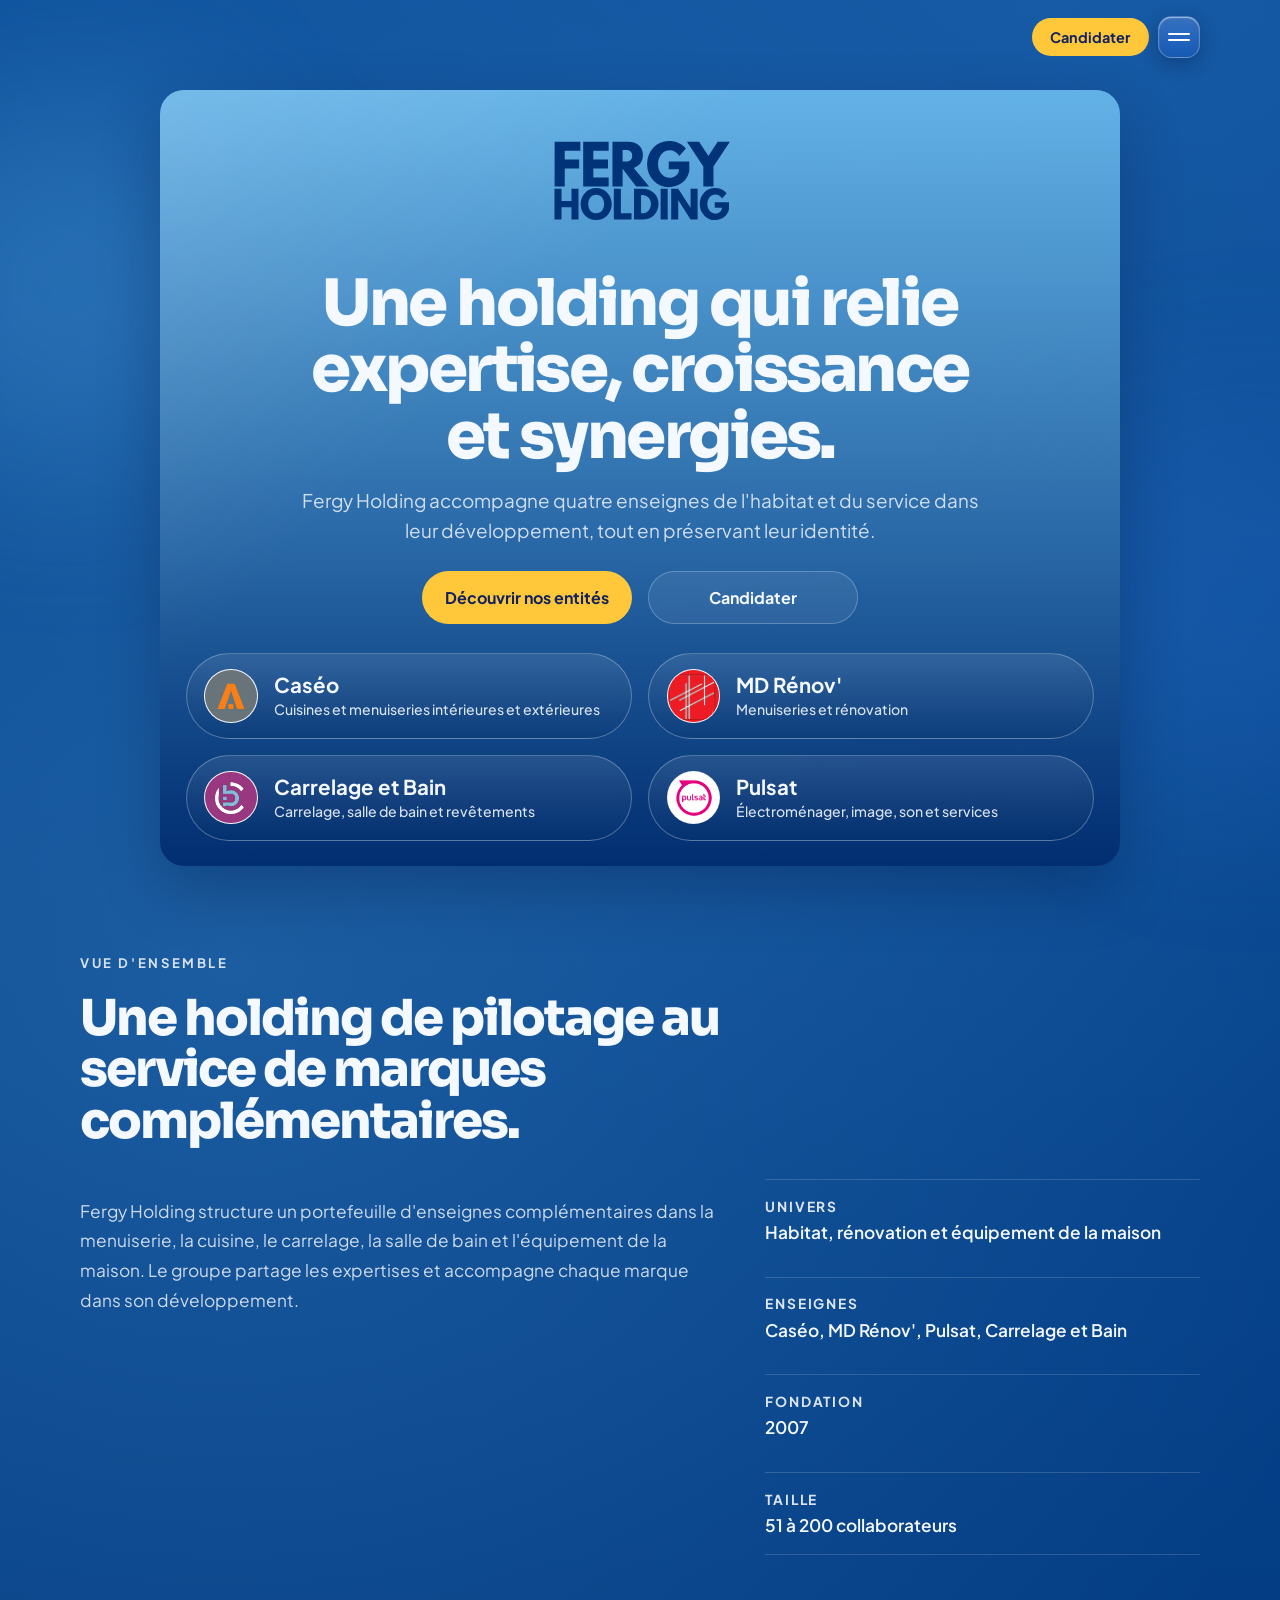
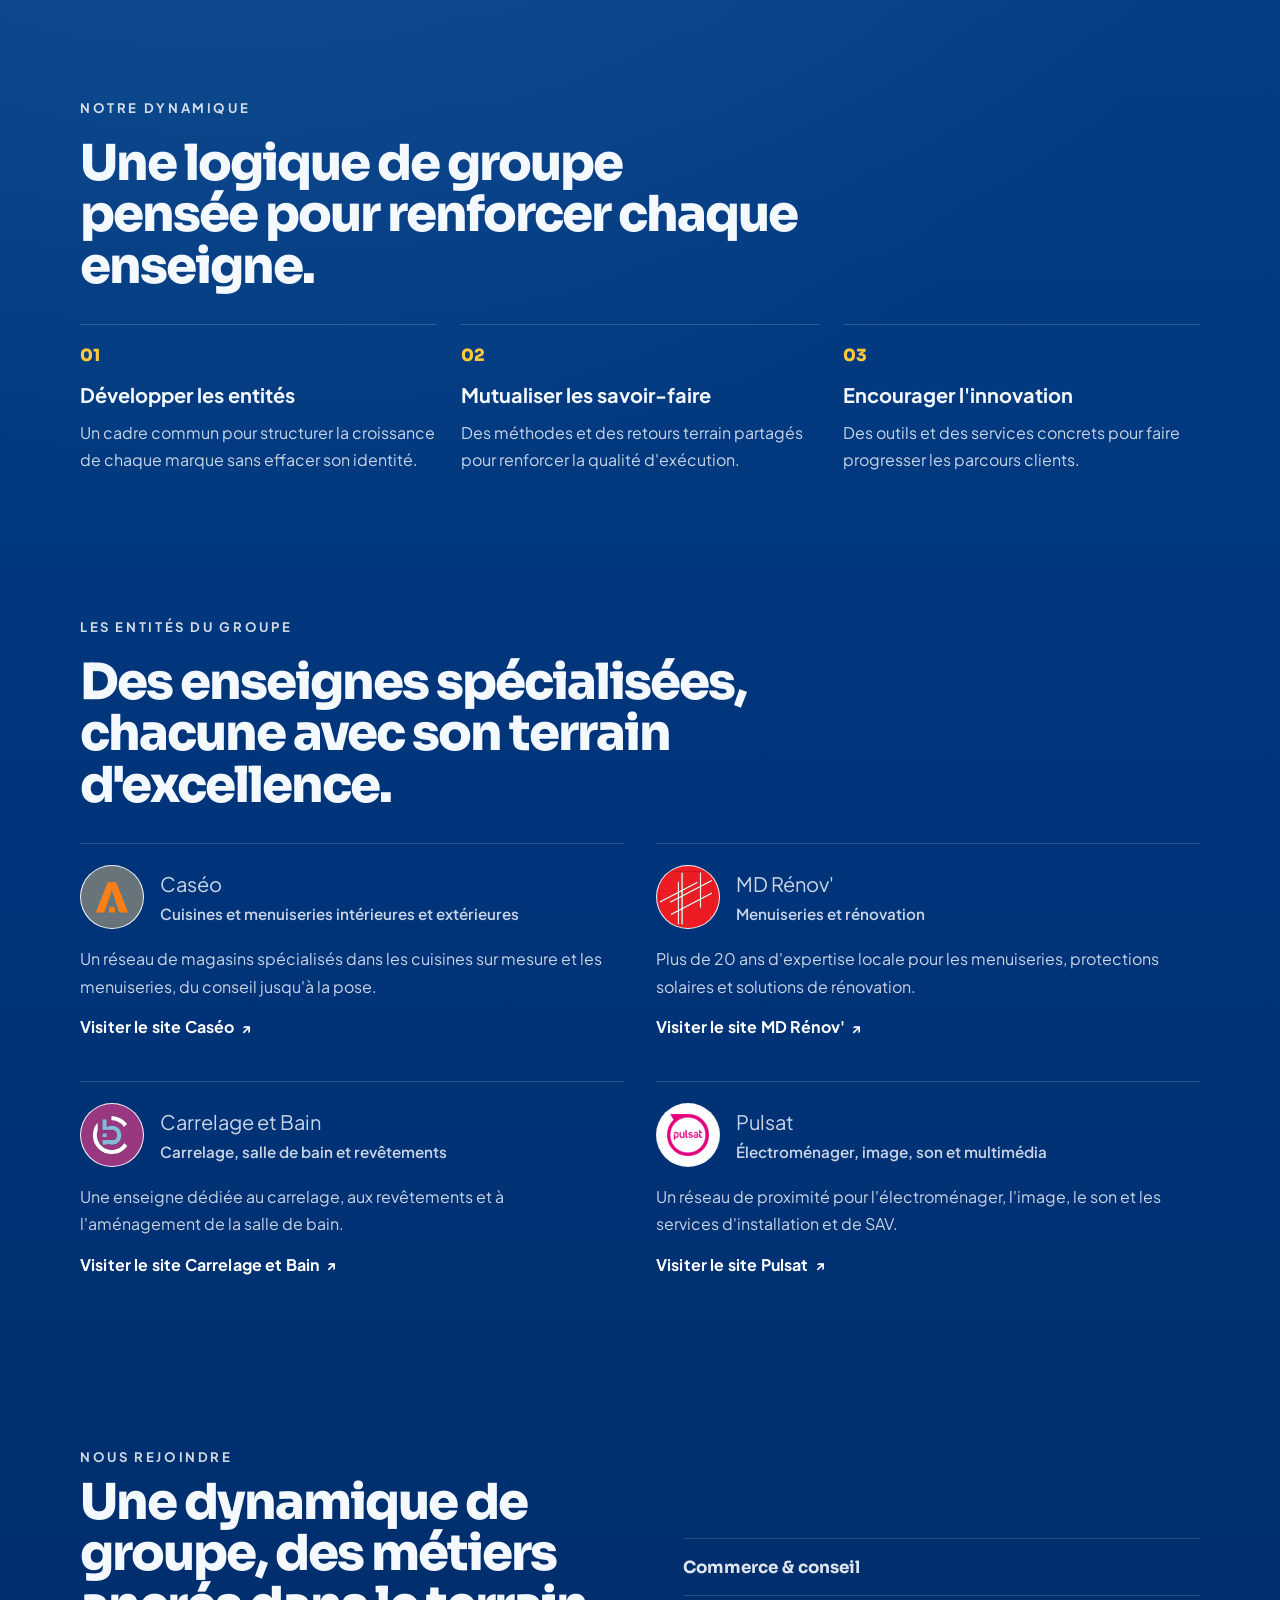
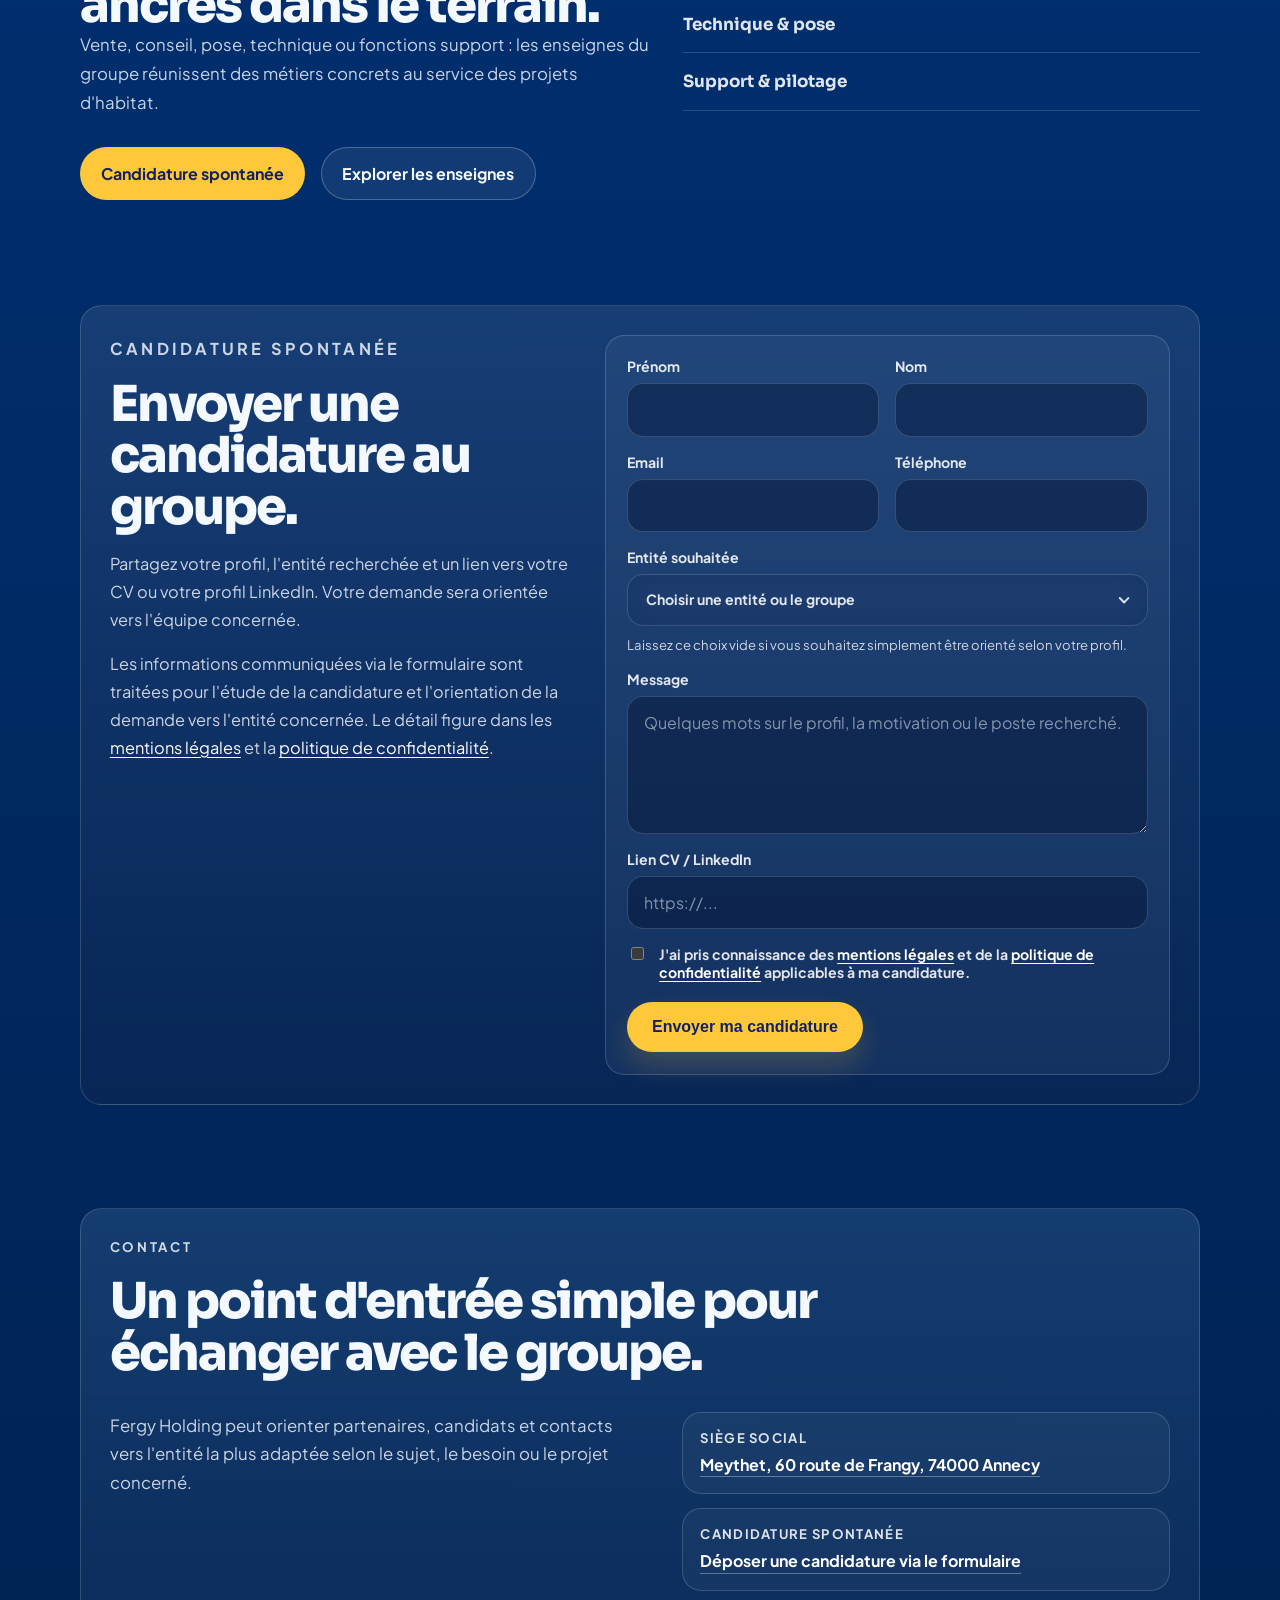
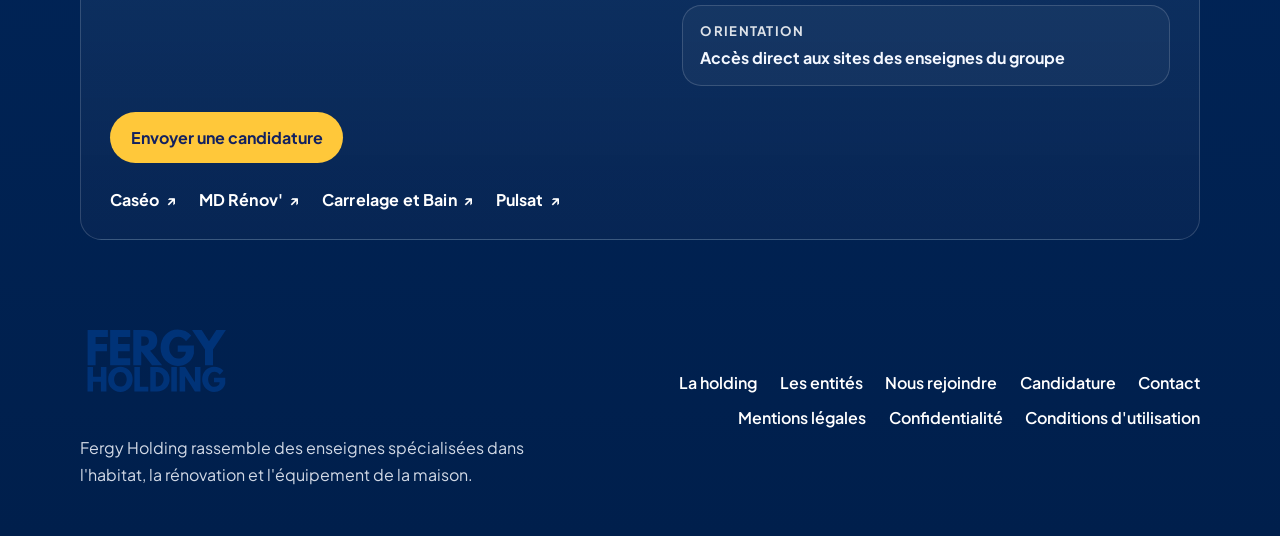
==== commit e64b273f: "Masquer la barre de navigation sur mobile La nav (bureau inchangé) n'est plus affichée sous 640px. C" ====
--- a/index.html
+++ b/index.html
@@ -25,7 +25,7 @@
       property="og:description"
       content="Fergy Holding r&eacute;unit Cas&eacute;o, MD R&eacute;nov', Pulsat et Carrelage et Bain autour d'une vision commune de l'habitat, de la r&eacute;novation et de l'&eacute;quipement de la maison."
     />
-    <meta property="og:image" content="https://www.fergyholding.com/assets/og-image.png?v=8" />
+    <meta property="og:image" content="https://www.fergyholding.com/assets/og-image.png?v=9" />
     <meta property="og:image:width" content="1200" />
     <meta property="og:image:height" content="630" />
     <meta property="og:image:alt" content="Logo Fergy Holding et ses enseignes" />
@@ -37,7 +37,7 @@
       name="twitter:description"
       content="Fergy Holding r&eacute;unit Cas&eacute;o, MD R&eacute;nov', Pulsat et Carrelage et Bain autour d'une vision commune de l'habitat."
     />
-    <meta name="twitter:image" content="https://www.fergyholding.com/assets/og-image.png?v=8" />
+    <meta name="twitter:image" content="https://www.fergyholding.com/assets/og-image.png?v=9" />
 
     <link rel="icon" type="image/svg+xml" href="assets/fergy-holding-logo.svg" />
     <link rel="preconnect" href="https://fonts.googleapis.com" />
@@ -46,7 +46,7 @@
       href="https://fonts.googleapis.com/css2?family=Plus+Jakarta+Sans:wght@400;500;600;700;800&family=Sora:wght@600;700;800&display=swap"
       rel="stylesheet"
     />
-    <link rel="stylesheet" href="styles.css?v=8" />
+    <link rel="stylesheet" href="styles.css?v=9" />
   </head>
   <body id="top">
     <a class="skip-link" href="#main-content">Aller au contenu</a>
@@ -105,7 +105,7 @@
             aria-label="Visiter le site officiel de Cas&eacute;o"
           >
             <span class="logo-badge" aria-hidden="true">
-              <img src="assets/caseo-logo.svg?v=8" alt="Logo Cas&eacute;o" width="500" height="500" />
+              <img src="assets/caseo-logo.svg?v=9" alt="Logo Cas&eacute;o" width="500" height="500" />
             </span>
             <span class="company-pill__copy">
               <strong>Cas&eacute;o</strong>
@@ -120,7 +120,7 @@
             aria-label="Visiter le site officiel de MD R&eacute;nov'"
           >
             <span class="logo-badge" aria-hidden="true">
-              <img src="assets/md-renov-logo.svg?v=8" alt="Logo MD R&eacute;nov'" width="500" height="500" />
+              <img src="assets/md-renov-logo.svg?v=9" alt="Logo MD R&eacute;nov'" width="500" height="500" />
             </span>
             <span class="company-pill__copy">
               <strong>MD R&eacute;nov'</strong>
@@ -136,7 +136,7 @@
           >
             <span class="logo-badge" aria-hidden="true">
               <img
-                src="assets/carrelage-bain-logo.svg?v=8"
+                src="assets/carrelage-bain-logo.svg?v=9"
                 alt="Logo Carrelage et Bain"
                 width="500"
                 height="500"
@@ -248,7 +248,7 @@
           <article class="company-detail" id="caseo">
             <div class="company-detail__identity">
               <span class="logo-badge logo-badge--large" aria-hidden="true">
-                <img src="assets/caseo-logo.svg?v=8" alt="Logo Cas&eacute;o" width="500" height="500" loading="lazy" />
+                <img src="assets/caseo-logo.svg?v=9" alt="Logo Cas&eacute;o" width="500" height="500" loading="lazy" />
               </span>
               <div>
                 <p class="company-detail__name">Cas&eacute;o</p>
@@ -272,7 +272,7 @@
           <article class="company-detail" id="md-renov">
             <div class="company-detail__identity">
               <span class="logo-badge logo-badge--large" aria-hidden="true">
-                <img src="assets/md-renov-logo.svg?v=8" alt="Logo MD R&eacute;nov'" width="500" height="500" loading="lazy" />
+                <img src="assets/md-renov-logo.svg?v=9" alt="Logo MD R&eacute;nov'" width="500" height="500" loading="lazy" />
               </span>
               <div>
                 <p class="company-detail__name">MD R&eacute;nov'</p>
@@ -297,7 +297,7 @@
             <div class="company-detail__identity">
               <span class="logo-badge logo-badge--large" aria-hidden="true">
                 <img
-                  src="assets/carrelage-bain-logo.svg?v=8"
+                  src="assets/carrelage-bain-logo.svg?v=9"
                   alt="Logo Carrelage et Bain"
                   width="500"
                   height="500"
@@ -631,6 +631,6 @@
       }
     </script>
 
-    <script src="site.js?v=8"></script>
+    <script src="site.js?v=9"></script>
   </body>
 </html>
--- a/styles.css
+++ b/styles.css
@@ -1429,23 +1429,9 @@
     padding: 3.5rem 0;
   }
 
-  /* Minimal top nav — compact on small screens; dropdown spans the width. */
+  /* No navigation bar on mobile. */
   .page-nav {
-    padding: 0.85rem 1rem 0;
-  }
-
-  .page-nav__brand {
-    font-size: 0.98rem;
-  }
-
-  .page-nav .page-nav__action {
-    padding: 0.55rem 1rem;
-    font-size: 0.86rem;
-  }
-
-  .page-nav__links {
-    left: 0;
-    min-width: 0;
+    display: none;
   }
 
   .join-layout__actions,
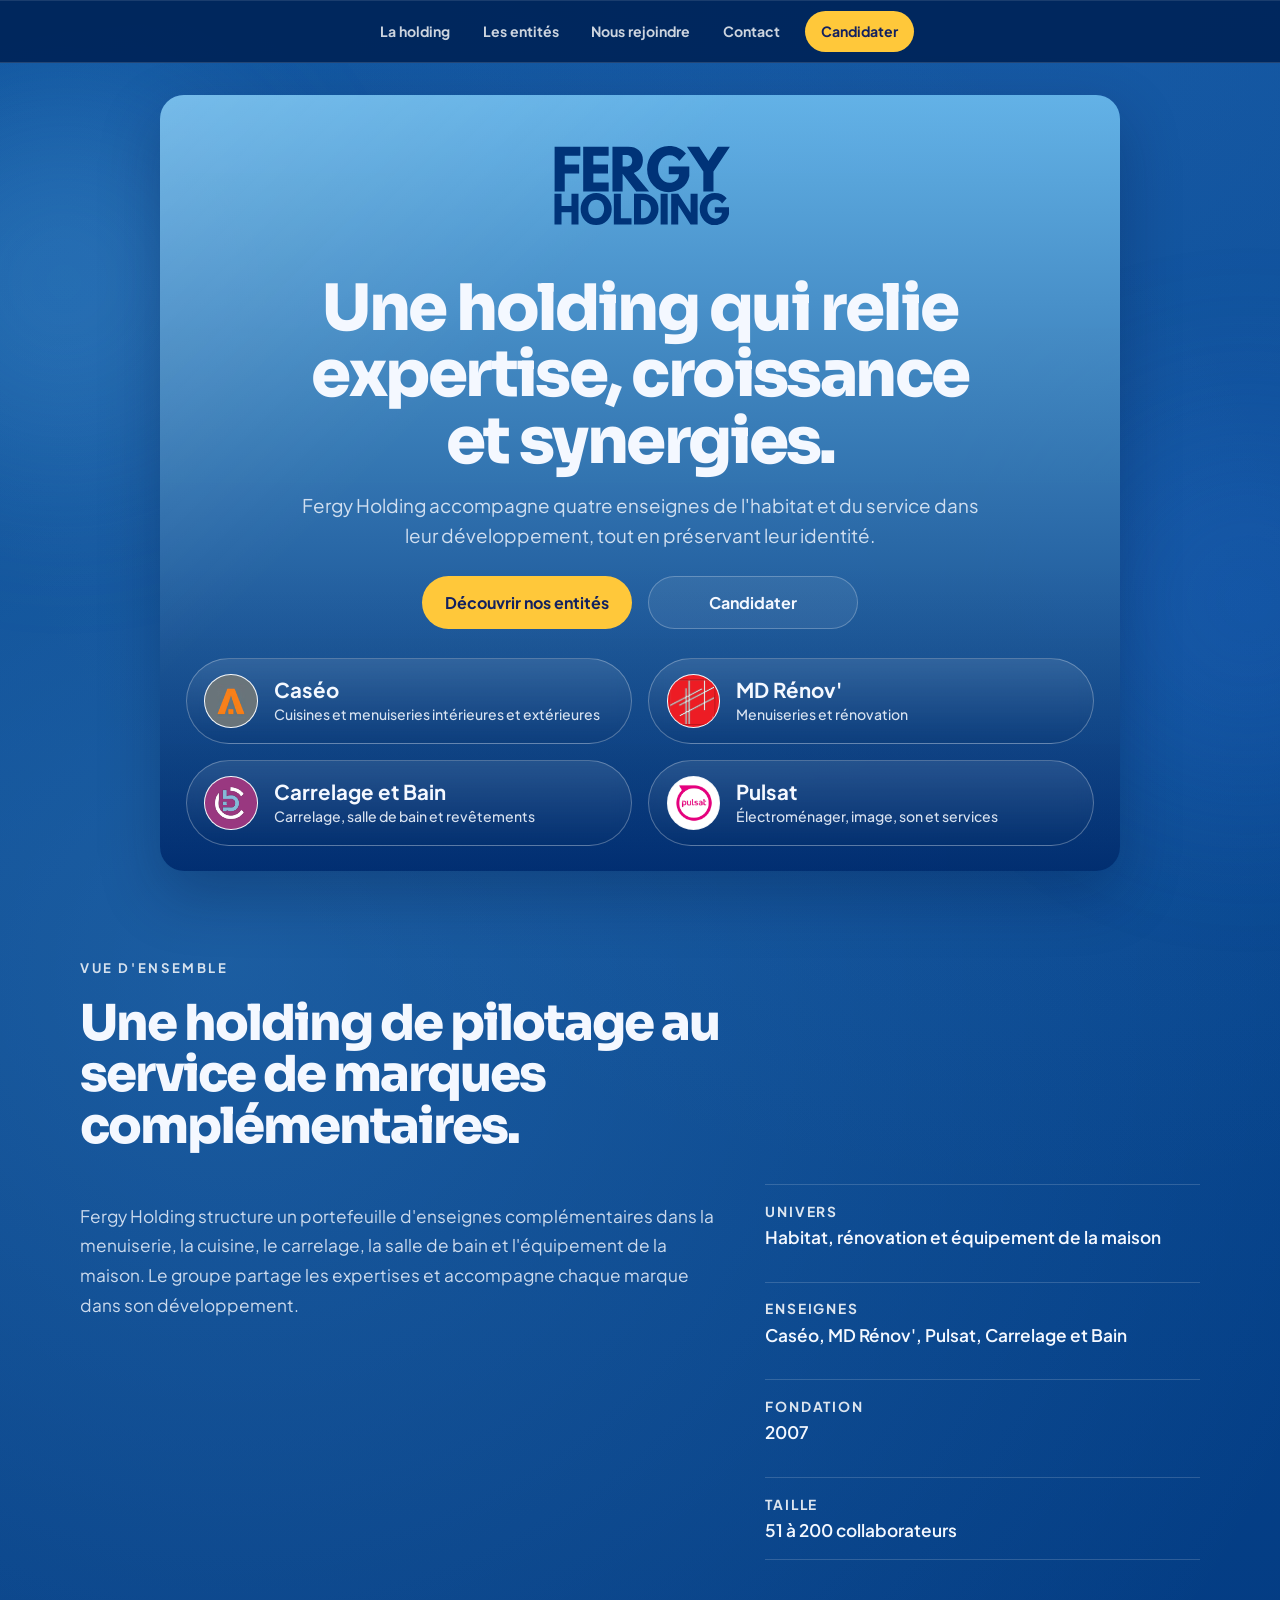
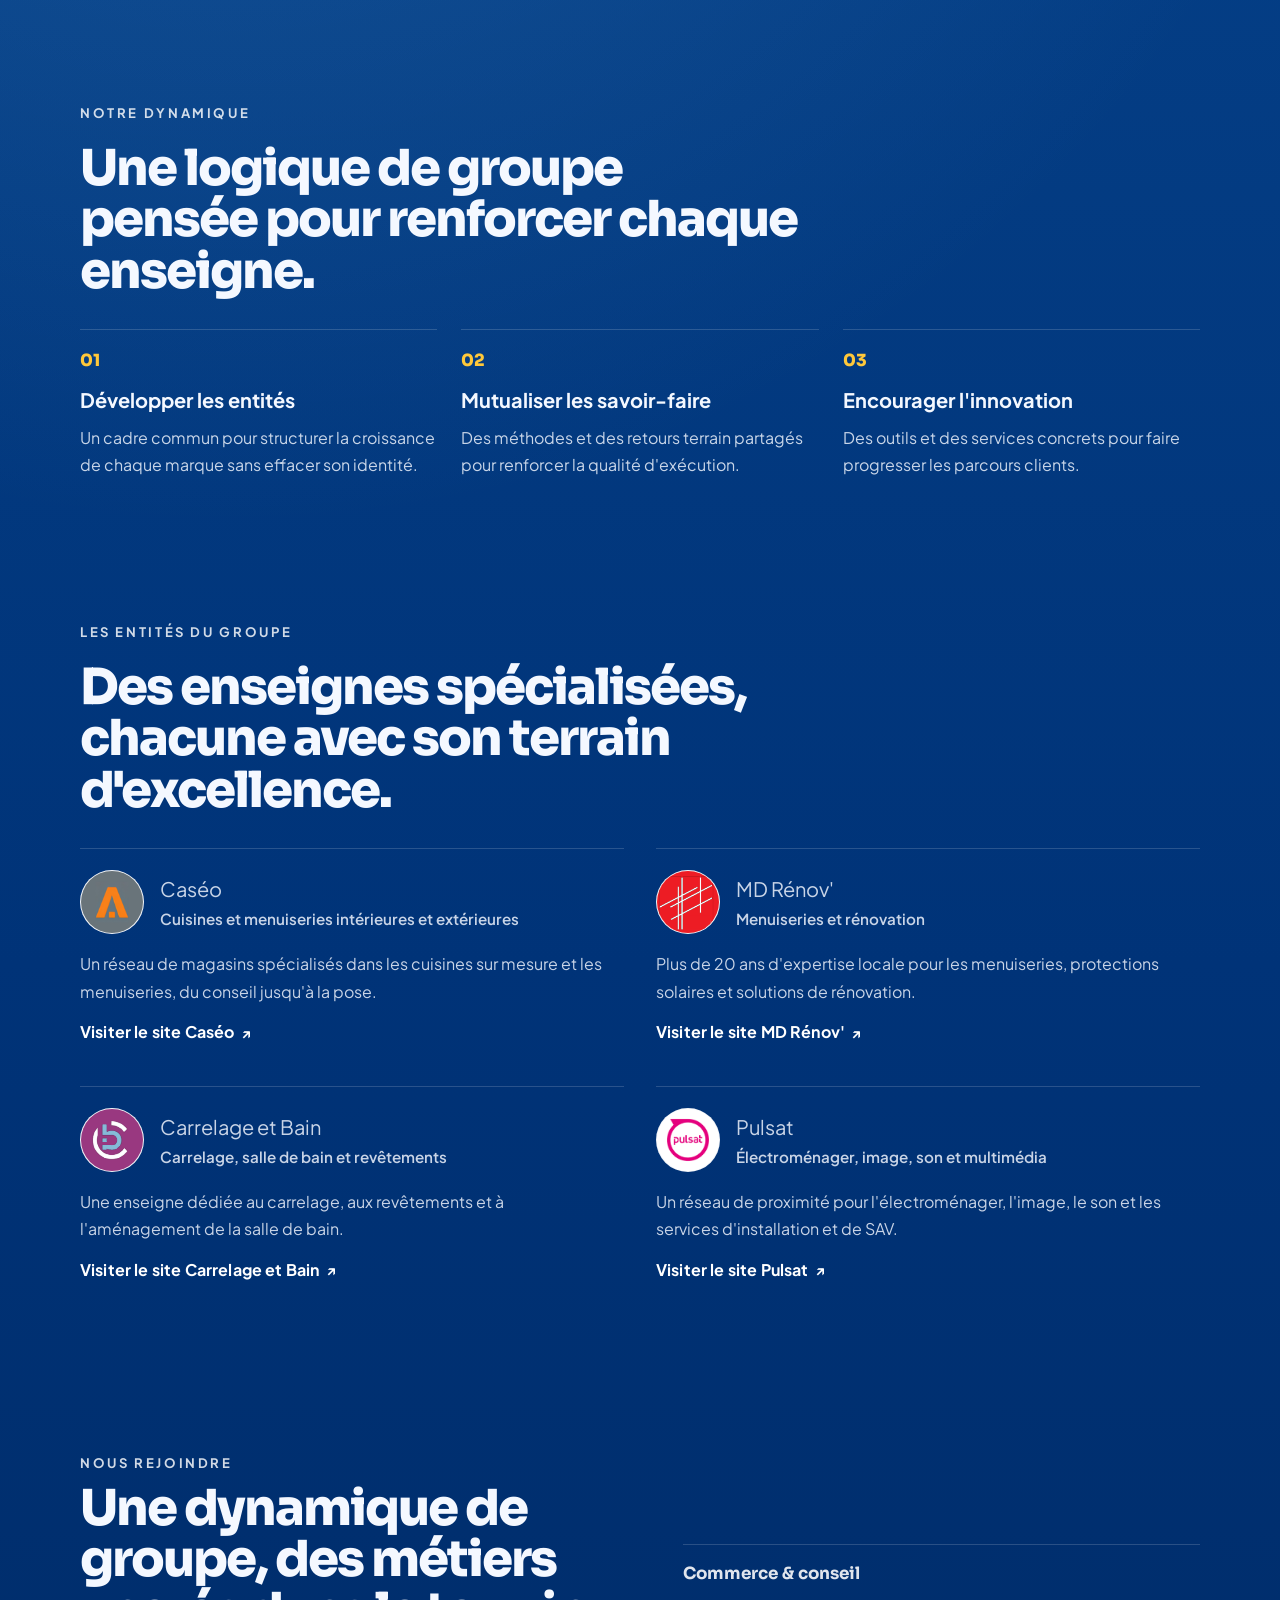
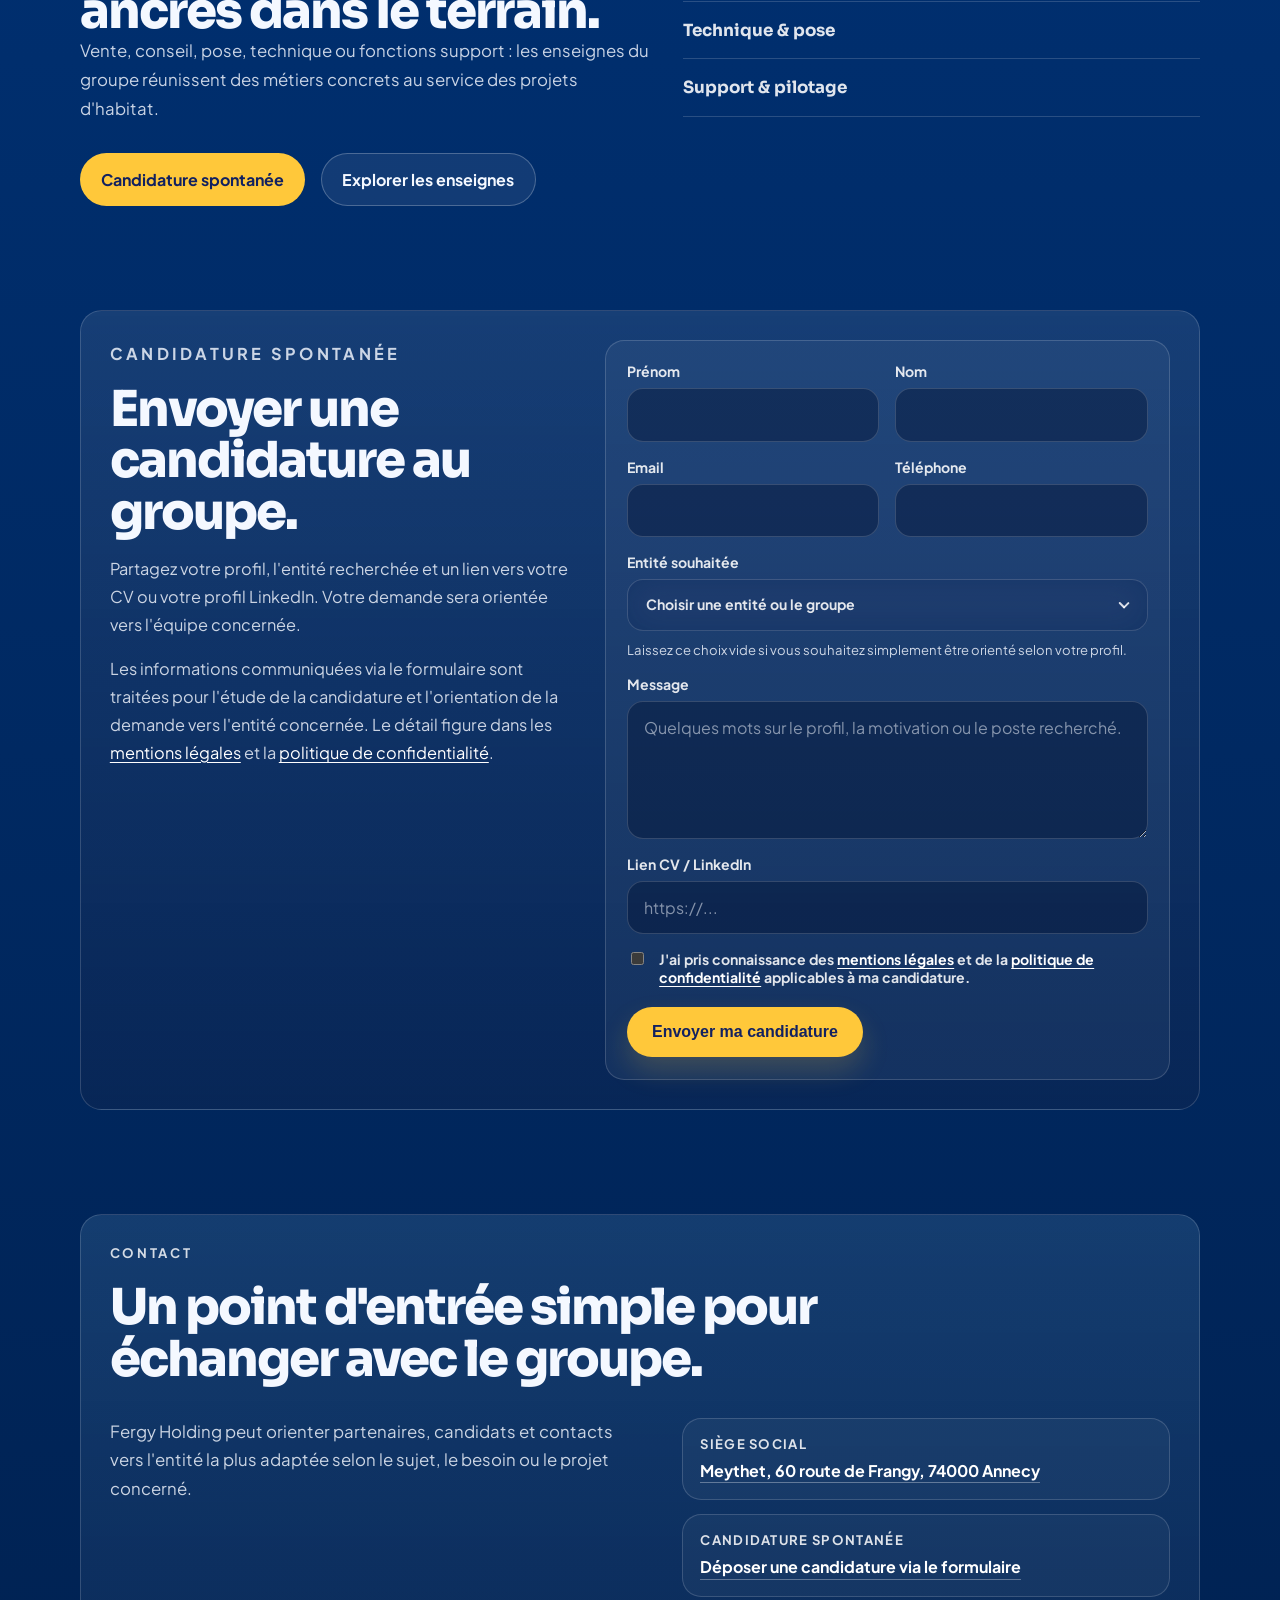
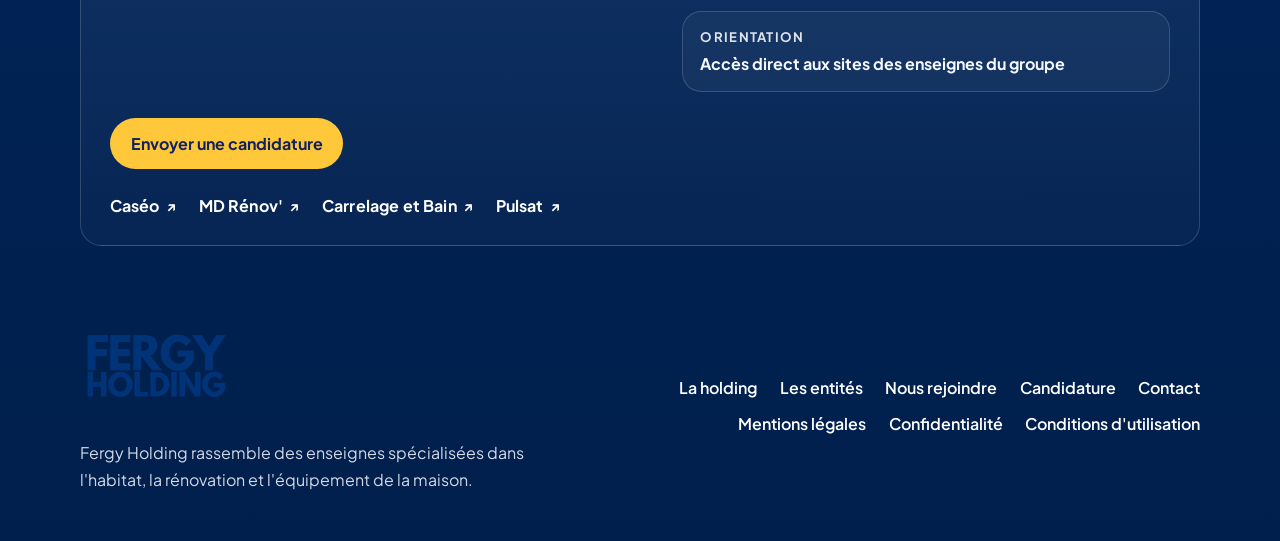
==== commit 6c7b951e: "Restaurer la barre de navigation d'origine Revient à la barre classique (sticky, liens en ligne + Ca" ====
--- a/index.html
+++ b/index.html
@@ -25,7 +25,7 @@
       property="og:description"
       content="Fergy Holding r&eacute;unit Cas&eacute;o, MD R&eacute;nov', Pulsat et Carrelage et Bain autour d'une vision commune de l'habitat, de la r&eacute;novation et de l'&eacute;quipement de la maison."
     />
-    <meta property="og:image" content="https://www.fergyholding.com/assets/og-image.png?v=9" />
+    <meta property="og:image" content="https://www.fergyholding.com/assets/og-image.png?v=10" />
     <meta property="og:image:width" content="1200" />
     <meta property="og:image:height" content="630" />
     <meta property="og:image:alt" content="Logo Fergy Holding et ses enseignes" />
@@ -37,7 +37,7 @@
       name="twitter:description"
       content="Fergy Holding r&eacute;unit Cas&eacute;o, MD R&eacute;nov', Pulsat et Carrelage et Bain autour d'une vision commune de l'habitat."
     />
-    <meta name="twitter:image" content="https://www.fergyholding.com/assets/og-image.png?v=9" />
+    <meta name="twitter:image" content="https://www.fergyholding.com/assets/og-image.png?v=10" />
 
     <link rel="icon" type="image/svg+xml" href="assets/fergy-holding-logo.svg" />
     <link rel="preconnect" href="https://fonts.googleapis.com" />
@@ -46,7 +46,7 @@
       href="https://fonts.googleapis.com/css2?family=Plus+Jakarta+Sans:wght@400;500;600;700;800&family=Sora:wght@600;700;800&display=swap"
       rel="stylesheet"
     />
-    <link rel="stylesheet" href="styles.css?v=9" />
+    <link rel="stylesheet" href="styles.css?v=10" />
   </head>
   <body id="top">
     <a class="skip-link" href="#main-content">Aller au contenu</a>
@@ -55,21 +55,10 @@
 
     <nav class="page-nav" aria-label="Navigation principale">
       <div class="page-nav__inner">
-        <button
-          class="page-nav__toggle"
-          type="button"
-          aria-expanded="false"
-          aria-controls="page-nav-menu"
-          aria-label="Ouvrir le menu"
-        >
-          <span class="page-nav__burger" aria-hidden="true"></span>
-        </button>
-        <div class="page-nav__links" id="page-nav-menu">
-          <a href="#holding">La holding</a>
-          <a href="#companies-title">Les entit&eacute;s</a>
-          <a href="#join-us">Nous rejoindre</a>
-          <a href="#contact">Contact</a>
-        </div>
+        <a href="#holding">La holding</a>
+        <a href="#companies-title">Les entit&eacute;s</a>
+        <a href="#join-us">Nous rejoindre</a>
+        <a href="#contact">Contact</a>
         <a class="page-nav__action" href="#application">Candidater</a>
       </div>
     </nav>
@@ -105,7 +94,7 @@
             aria-label="Visiter le site officiel de Cas&eacute;o"
           >
             <span class="logo-badge" aria-hidden="true">
-              <img src="assets/caseo-logo.svg?v=9" alt="Logo Cas&eacute;o" width="500" height="500" />
+              <img src="assets/caseo-logo.svg?v=10" alt="Logo Cas&eacute;o" width="500" height="500" />
             </span>
             <span class="company-pill__copy">
               <strong>Cas&eacute;o</strong>
@@ -120,7 +109,7 @@
             aria-label="Visiter le site officiel de MD R&eacute;nov'"
           >
             <span class="logo-badge" aria-hidden="true">
-              <img src="assets/md-renov-logo.svg?v=9" alt="Logo MD R&eacute;nov'" width="500" height="500" />
+              <img src="assets/md-renov-logo.svg?v=10" alt="Logo MD R&eacute;nov'" width="500" height="500" />
             </span>
             <span class="company-pill__copy">
               <strong>MD R&eacute;nov'</strong>
@@ -136,7 +125,7 @@
           >
             <span class="logo-badge" aria-hidden="true">
               <img
-                src="assets/carrelage-bain-logo.svg?v=9"
+                src="assets/carrelage-bain-logo.svg?v=10"
                 alt="Logo Carrelage et Bain"
                 width="500"
                 height="500"
@@ -248,7 +237,7 @@
           <article class="company-detail" id="caseo">
             <div class="company-detail__identity">
               <span class="logo-badge logo-badge--large" aria-hidden="true">
-                <img src="assets/caseo-logo.svg?v=9" alt="Logo Cas&eacute;o" width="500" height="500" loading="lazy" />
+                <img src="assets/caseo-logo.svg?v=10" alt="Logo Cas&eacute;o" width="500" height="500" loading="lazy" />
               </span>
               <div>
                 <p class="company-detail__name">Cas&eacute;o</p>
@@ -272,7 +261,7 @@
           <article class="company-detail" id="md-renov">
             <div class="company-detail__identity">
               <span class="logo-badge logo-badge--large" aria-hidden="true">
-                <img src="assets/md-renov-logo.svg?v=9" alt="Logo MD R&eacute;nov'" width="500" height="500" loading="lazy" />
+                <img src="assets/md-renov-logo.svg?v=10" alt="Logo MD R&eacute;nov'" width="500" height="500" loading="lazy" />
               </span>
               <div>
                 <p class="company-detail__name">MD R&eacute;nov'</p>
@@ -297,7 +286,7 @@
             <div class="company-detail__identity">
               <span class="logo-badge logo-badge--large" aria-hidden="true">
                 <img
-                  src="assets/carrelage-bain-logo.svg?v=9"
+                  src="assets/carrelage-bain-logo.svg?v=10"
                   alt="Logo Carrelage et Bain"
                   width="500"
                   height="500"
@@ -631,6 +620,6 @@
       }
     </script>
 
-    <script src="site.js?v=9"></script>
+    <script src="site.js?v=10"></script>
   </body>
 </html>
--- a/styles.css
+++ b/styles.css
@@ -258,203 +258,55 @@
   animation: rise 800ms ease both;
 }
 
-/* Clean, non-sticky top bar: brand + minimal menu button + Candidater. */
 .page-nav {
-  position: relative;
+  position: sticky;
+  top: 0;
   z-index: 12;
-  width: min(100% - 2rem, 1120px);
-  margin: 0 auto;
-  padding-top: 1rem;
+  border-top: 1px solid rgba(255, 255, 255, 0.1);
+  border-bottom: 1px solid rgba(255, 255, 255, 0.14);
+  background: rgba(0, 38, 91, 0.96);
 }
 
 .page-nav__inner {
-  position: relative;
   display: flex;
   align-items: center;
-  justify-content: flex-end;
-  gap: 0.6rem;
-}
-
-.page-nav .page-nav__action {
-  order: 1;
-  padding: 0.62rem 1.15rem;
+  justify-content: center;
+  gap: 0.35rem;
+  width: min(100% - 2rem, 960px);
+  min-height: 3.8rem;
+  margin: 0 auto;
+}
+
+.page-nav a {
+  padding: 0.7rem 0.85rem;
   border-radius: 999px;
-  color: #122160;
-  font-size: 0.9rem;
-  font-weight: 700;
-  white-space: nowrap;
-  background: var(--accent);
-  transition:
-    background-color 160ms ease,
-    transform 160ms ease;
-}
-
-.page-nav .page-nav__action:hover,
-.page-nav .page-nav__action:focus-visible {
-  outline: none;
-  color: #122160;
-  background: #ffd35f;
-  transform: translateY(-1px);
-}
-
-/* Menu button — two clean bars that morph into a cross when open. */
-.page-nav__toggle {
-  order: 2;
-  display: inline-flex;
-  align-items: center;
-  justify-content: center;
-  flex: 0 0 auto;
-  width: 2.6rem;
-  height: 2.6rem;
-  padding: 0;
-  border: none;
-  border-radius: 0.85rem;
-  color: #ffffff;
-  cursor: pointer;
-  background:
-    linear-gradient(180deg, rgba(255, 255, 255, 0.18), rgba(255, 255, 255, 0.04)),
-    rgba(10, 46, 104, 0.24);
-  border: 1px solid rgba(255, 255, 255, 0.24);
-  -webkit-backdrop-filter: blur(20px) saturate(200%) brightness(1.08);
-  backdrop-filter: blur(20px) saturate(200%) brightness(1.08);
-  box-shadow:
-    inset 0 1px 1px rgba(255, 255, 255, 0.55),
-    0 6px 18px rgba(0, 15, 45, 0.28);
-  transition:
-    background-color 160ms ease,
-    transform 160ms ease;
-}
-
-.page-nav__toggle:hover,
-.page-nav__toggle:focus-visible {
-  outline: none;
-  transform: translateY(-1px);
-  background:
-    linear-gradient(180deg, rgba(255, 255, 255, 0.26), rgba(255, 255, 255, 0.08)),
-    rgba(14, 54, 118, 0.3);
-}
-
-.page-nav__burger {
-  position: relative;
-  width: 22px;
-  height: 12px;
-}
-
-.page-nav__burger::before,
-.page-nav__burger::after {
-  content: "";
-  position: absolute;
-  left: 0;
-  width: 22px;
-  height: 2px;
-  border-radius: 2px;
-  background: #ffffff;
-  transition:
-    transform 220ms ease,
-    top 220ms ease;
-}
-
-.page-nav__burger::before {
-  top: 2px;
-}
-
-.page-nav__burger::after {
-  top: 8px;
-}
-
-.page-nav.is-open .page-nav__burger::before {
-  top: 5px;
-  transform: rotate(45deg);
-}
-
-.page-nav.is-open .page-nav__burger::after {
-  top: 5px;
-  transform: rotate(-45deg);
-}
-
-/* Links open as a tidy dropdown card, anchored to the right. */
-.page-nav__links {
-  position: absolute;
-  top: calc(100% + 0.55rem);
-  right: 0;
-  z-index: 5;
-  display: flex;
-  flex-direction: column;
-  align-items: stretch;
-  gap: 0.1rem;
-  min-width: 13rem;
-  padding: 0.4rem;
-  border-radius: 1.1rem;
-  border: 1px solid rgba(255, 255, 255, 0.26);
-  background:
-    linear-gradient(
-      180deg,
-      rgba(255, 255, 255, 0.16),
-      rgba(255, 255, 255, 0.03) 42%,
-      rgba(4, 26, 66, 0.14)
-    ),
-    rgba(10, 46, 104, 0.34);
-  -webkit-backdrop-filter: blur(28px) saturate(200%) brightness(1.08);
-  backdrop-filter: blur(28px) saturate(200%) brightness(1.08);
-  box-shadow:
-    0 20px 46px rgba(0, 12, 36, 0.44),
-    inset 0 1px 1px rgba(255, 255, 255, 0.55),
-    inset 0 -10px 22px rgba(2, 18, 55, 0.26);
-  opacity: 0;
-  visibility: hidden;
-  transform: translateY(-8px);
-  transition:
-    opacity 200ms ease,
-    transform 200ms ease,
-    visibility 200ms ease;
-}
-
-/* Specular sheen — light bending across the glass menu. */
-.page-nav__links::before {
-  content: "";
-  position: absolute;
-  inset: 0;
-  border-radius: inherit;
-  background:
-    radial-gradient(
-      120% 80% at 15% -15%,
-      rgba(255, 255, 255, 0.35),
-      transparent 55%
-    ),
-    linear-gradient(180deg, rgba(255, 255, 255, 0.18), transparent 38%);
-  mix-blend-mode: screen;
-  opacity: 0.85;
-  pointer-events: none;
-}
-
-.page-nav__links a {
-  position: relative;
-  z-index: 1;
-}
-
-.page-nav.is-open .page-nav__links {
-  opacity: 1;
-  visibility: visible;
-  transform: translateY(0);
-}
-
-.page-nav__links a {
-  padding: 0.8rem 0.9rem;
-  border-radius: 0.6rem;
-  color: rgba(255, 255, 255, 0.9);
-  font-size: 0.95rem;
+  color: rgba(255, 255, 255, 0.8);
+  font-size: 0.88rem;
   font-weight: 700;
   white-space: nowrap;
   transition:
-    color 140ms ease,
-    background-color 140ms ease;
-}
-
-.page-nav__links a:hover,
-.page-nav__links a:focus-visible {
+    color 160ms ease,
+    background-color 160ms ease;
+}
+
+.page-nav a:hover,
+.page-nav a:focus-visible {
   outline: none;
   color: #ffffff;
-  background: rgba(255, 255, 255, 0.1);
+  background: rgba(255, 255, 255, 0.08);
+}
+
+.page-nav .page-nav__action {
+  margin-left: 0.35rem;
+  padding-inline: 1rem;
+  color: #122160;
+  background: var(--accent);
+}
+
+.page-nav .page-nav__action:hover,
+.page-nav .page-nav__action:focus-visible {
+  color: #122160;
+  background: #ffd35f;
 }
 
 .company-pill:nth-child(1) {
@@ -1429,9 +1281,24 @@
     padding: 3.5rem 0;
   }
 
-  /* No navigation bar on mobile. */
-  .page-nav {
+  .page-nav__inner {
+    width: 100%;
+    min-height: 3.5rem;
+    padding: 0 0.65rem;
+  }
+
+  .page-nav a {
+    padding: 0.65rem 0.7rem;
+    font-size: 0.8rem;
+  }
+
+  .page-nav a[href="#holding"],
+  .page-nav a[href="#contact"] {
     display: none;
+  }
+
+  .page-nav .page-nav__action {
+    margin-left: auto;
   }
 
   .join-layout__actions,
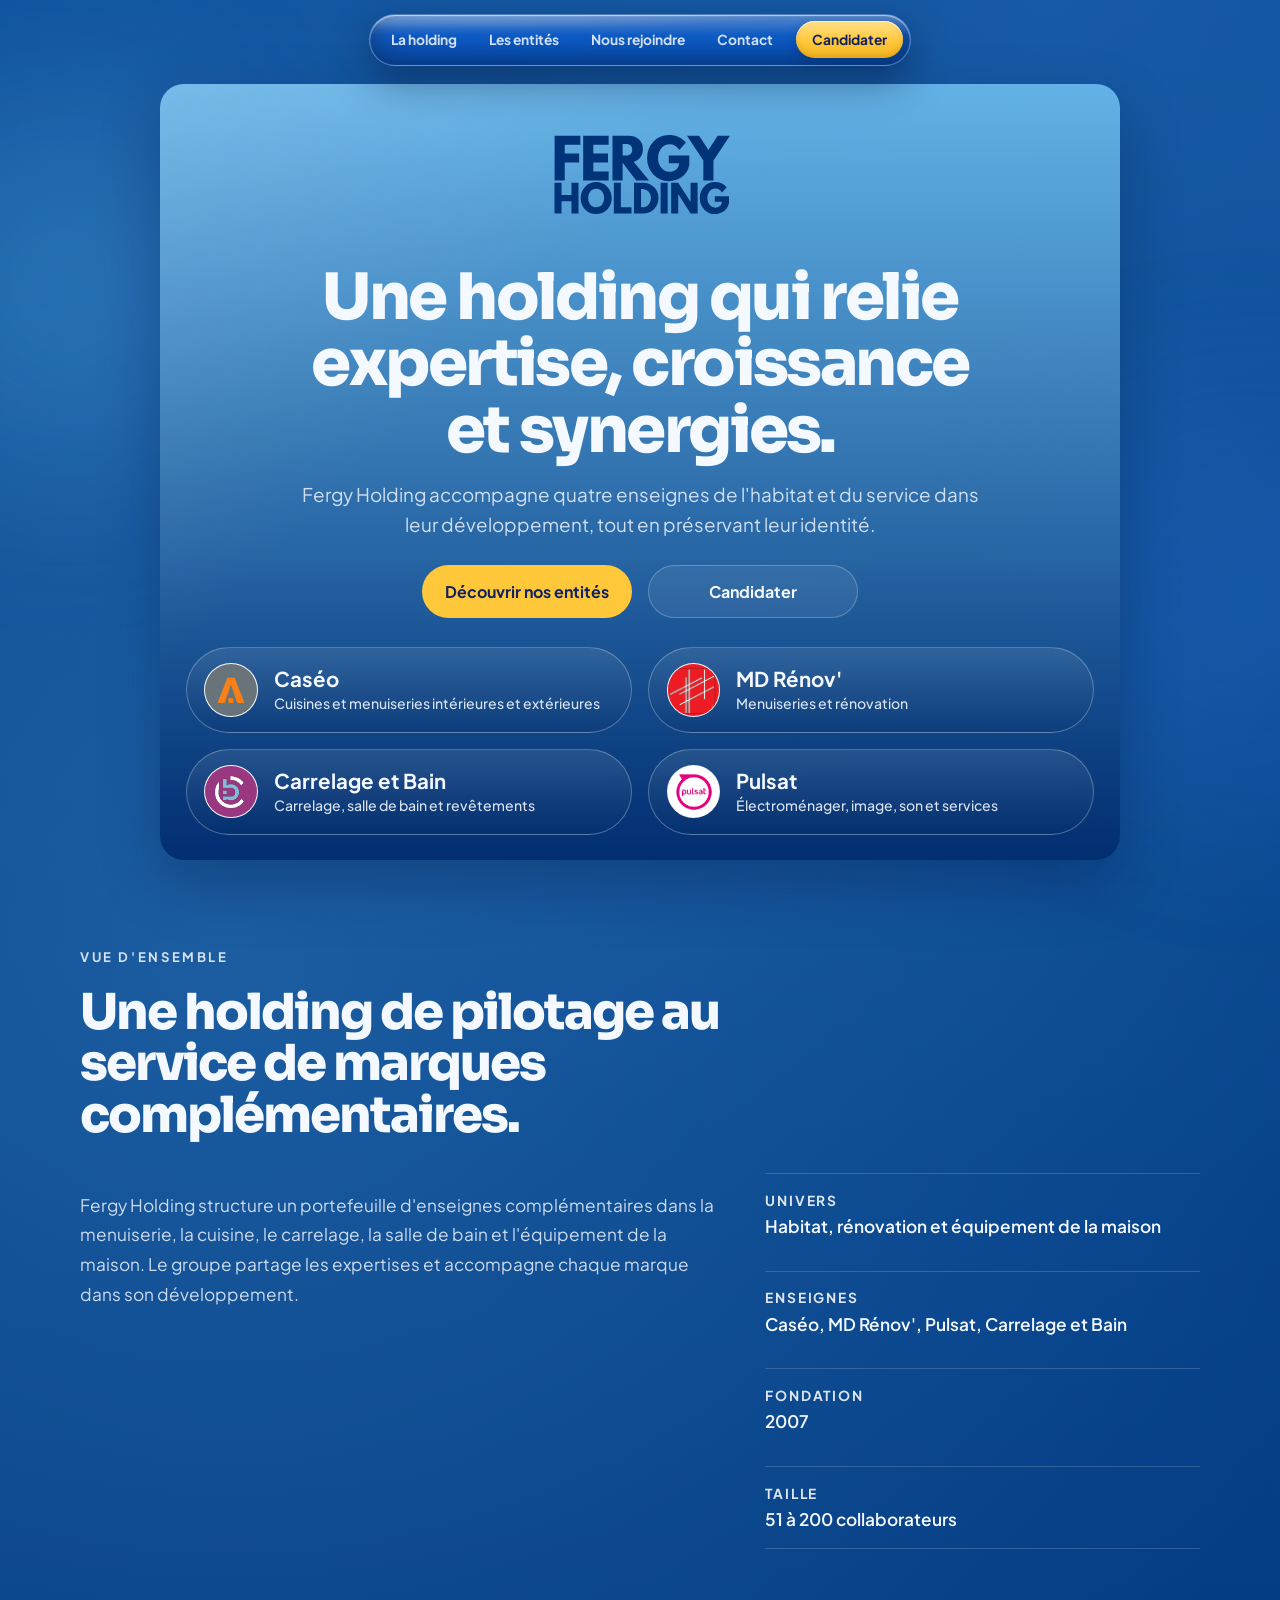
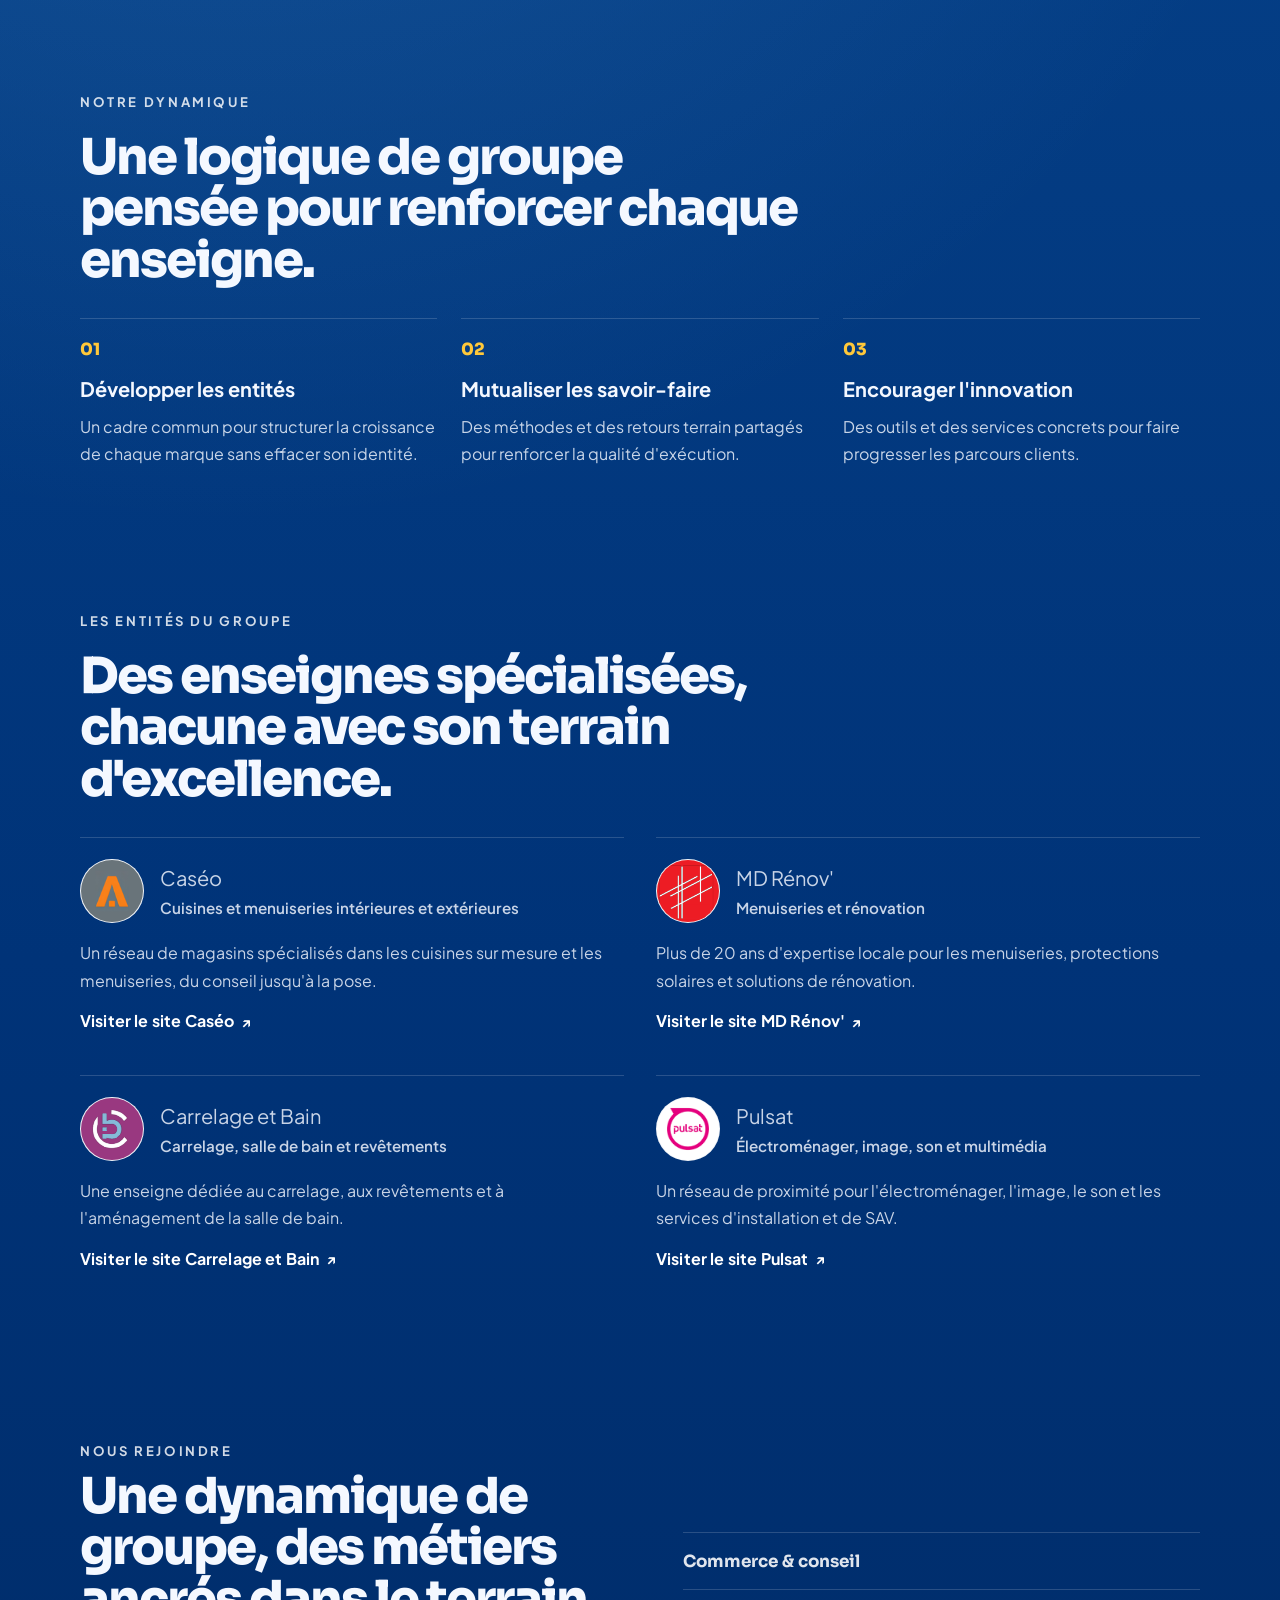
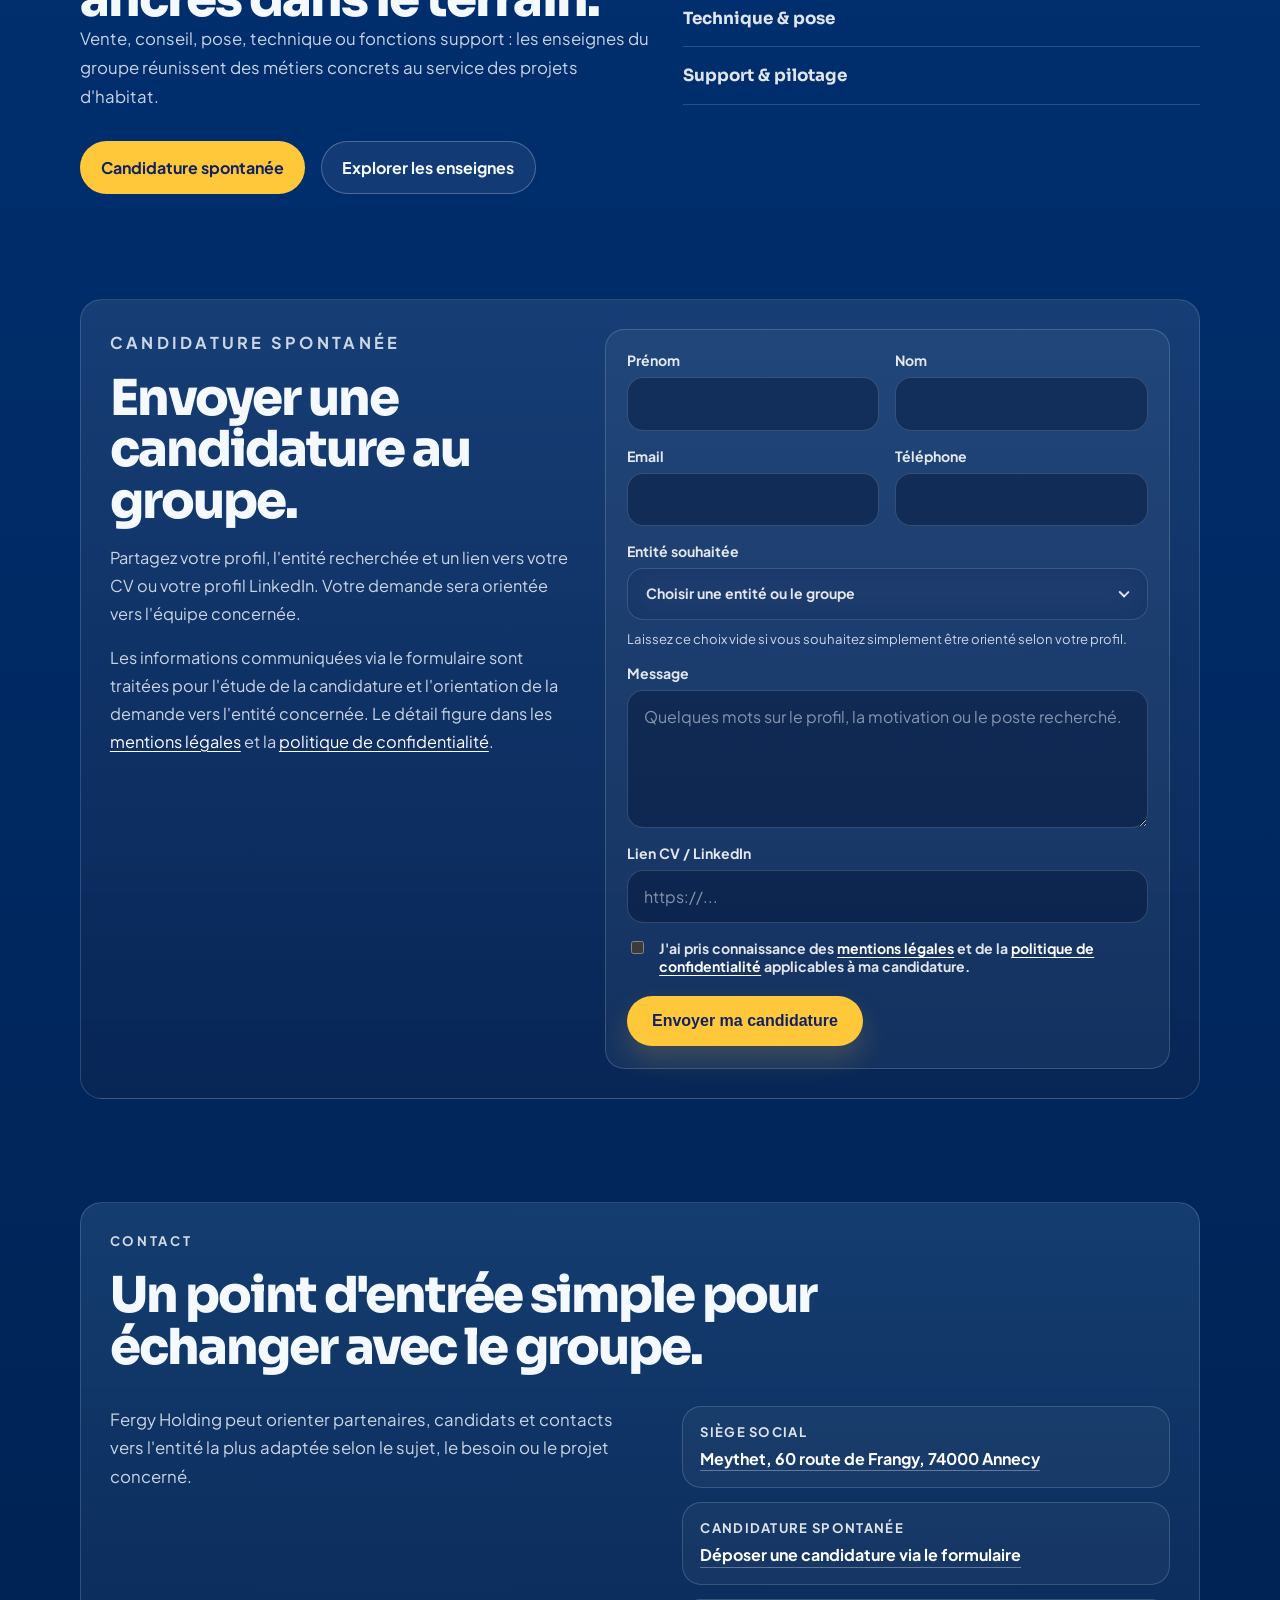
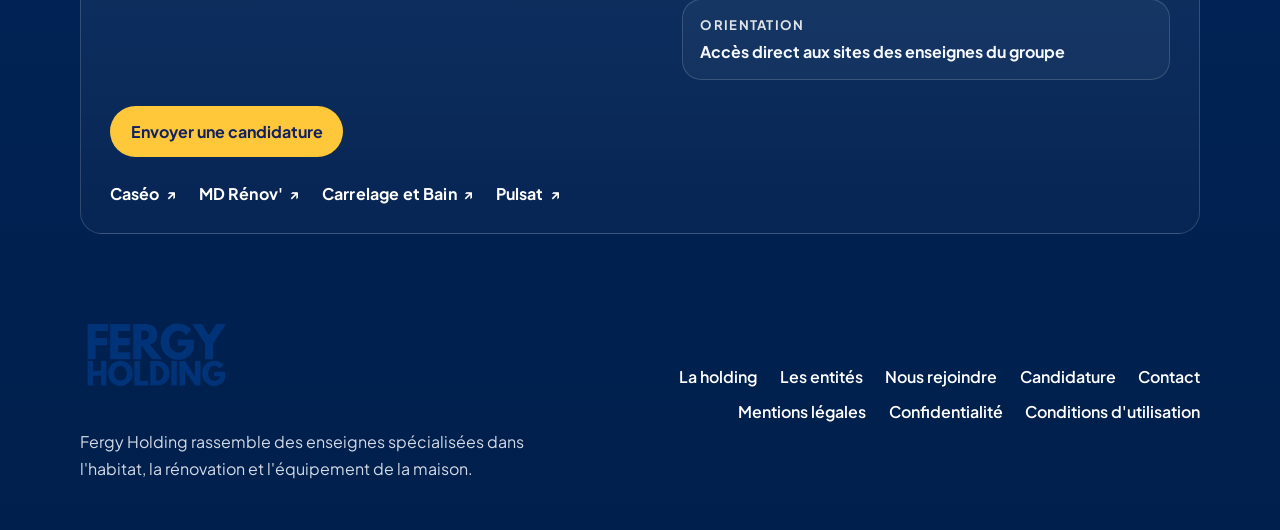
==== commit 1b35c358: "Remettre la barre de navigation en liquid glass Restaure la navbar liquid glass (capsule translucide" ====
--- a/index.html
+++ b/index.html
@@ -25,7 +25,7 @@
       property="og:description"
       content="Fergy Holding r&eacute;unit Cas&eacute;o, MD R&eacute;nov', Pulsat et Carrelage et Bain autour d'une vision commune de l'habitat, de la r&eacute;novation et de l'&eacute;quipement de la maison."
     />
-    <meta property="og:image" content="https://www.fergyholding.com/assets/og-image.png?v=10" />
+    <meta property="og:image" content="https://www.fergyholding.com/assets/og-image.png?v=11" />
     <meta property="og:image:width" content="1200" />
     <meta property="og:image:height" content="630" />
     <meta property="og:image:alt" content="Logo Fergy Holding et ses enseignes" />
@@ -37,7 +37,7 @@
       name="twitter:description"
       content="Fergy Holding r&eacute;unit Cas&eacute;o, MD R&eacute;nov', Pulsat et Carrelage et Bain autour d'une vision commune de l'habitat."
     />
-    <meta name="twitter:image" content="https://www.fergyholding.com/assets/og-image.png?v=10" />
+    <meta name="twitter:image" content="https://www.fergyholding.com/assets/og-image.png?v=11" />
 
     <link rel="icon" type="image/svg+xml" href="assets/fergy-holding-logo.svg" />
     <link rel="preconnect" href="https://fonts.googleapis.com" />
@@ -46,7 +46,7 @@
       href="https://fonts.googleapis.com/css2?family=Plus+Jakarta+Sans:wght@400;500;600;700;800&family=Sora:wght@600;700;800&display=swap"
       rel="stylesheet"
     />
-    <link rel="stylesheet" href="styles.css?v=10" />
+    <link rel="stylesheet" href="styles.css?v=11" />
   </head>
   <body id="top">
     <a class="skip-link" href="#main-content">Aller au contenu</a>
@@ -55,10 +55,22 @@
 
     <nav class="page-nav" aria-label="Navigation principale">
       <div class="page-nav__inner">
-        <a href="#holding">La holding</a>
-        <a href="#companies-title">Les entit&eacute;s</a>
-        <a href="#join-us">Nous rejoindre</a>
-        <a href="#contact">Contact</a>
+        <a class="page-nav__brand" href="#top">Fergy Holding</a>
+        <button
+          class="page-nav__toggle"
+          type="button"
+          aria-expanded="false"
+          aria-controls="page-nav-menu"
+          aria-label="Ouvrir le menu"
+        >
+          <span class="page-nav__burger" aria-hidden="true"></span>
+        </button>
+        <div class="page-nav__links" id="page-nav-menu">
+          <a href="#holding">La holding</a>
+          <a href="#companies-title">Les entit&eacute;s</a>
+          <a href="#join-us">Nous rejoindre</a>
+          <a href="#contact">Contact</a>
+        </div>
         <a class="page-nav__action" href="#application">Candidater</a>
       </div>
     </nav>
@@ -94,7 +106,7 @@
             aria-label="Visiter le site officiel de Cas&eacute;o"
           >
             <span class="logo-badge" aria-hidden="true">
-              <img src="assets/caseo-logo.svg?v=10" alt="Logo Cas&eacute;o" width="500" height="500" />
+              <img src="assets/caseo-logo.svg?v=11" alt="Logo Cas&eacute;o" width="500" height="500" />
             </span>
             <span class="company-pill__copy">
               <strong>Cas&eacute;o</strong>
@@ -109,7 +121,7 @@
             aria-label="Visiter le site officiel de MD R&eacute;nov'"
           >
             <span class="logo-badge" aria-hidden="true">
-              <img src="assets/md-renov-logo.svg?v=10" alt="Logo MD R&eacute;nov'" width="500" height="500" />
+              <img src="assets/md-renov-logo.svg?v=11" alt="Logo MD R&eacute;nov'" width="500" height="500" />
             </span>
             <span class="company-pill__copy">
               <strong>MD R&eacute;nov'</strong>
@@ -125,7 +137,7 @@
           >
             <span class="logo-badge" aria-hidden="true">
               <img
-                src="assets/carrelage-bain-logo.svg?v=10"
+                src="assets/carrelage-bain-logo.svg?v=11"
                 alt="Logo Carrelage et Bain"
                 width="500"
                 height="500"
@@ -237,7 +249,7 @@
           <article class="company-detail" id="caseo">
             <div class="company-detail__identity">
               <span class="logo-badge logo-badge--large" aria-hidden="true">
-                <img src="assets/caseo-logo.svg?v=10" alt="Logo Cas&eacute;o" width="500" height="500" loading="lazy" />
+                <img src="assets/caseo-logo.svg?v=11" alt="Logo Cas&eacute;o" width="500" height="500" loading="lazy" />
               </span>
               <div>
                 <p class="company-detail__name">Cas&eacute;o</p>
@@ -261,7 +273,7 @@
           <article class="company-detail" id="md-renov">
             <div class="company-detail__identity">
               <span class="logo-badge logo-badge--large" aria-hidden="true">
-                <img src="assets/md-renov-logo.svg?v=10" alt="Logo MD R&eacute;nov'" width="500" height="500" loading="lazy" />
+                <img src="assets/md-renov-logo.svg?v=11" alt="Logo MD R&eacute;nov'" width="500" height="500" loading="lazy" />
               </span>
               <div>
                 <p class="company-detail__name">MD R&eacute;nov'</p>
@@ -286,7 +298,7 @@
             <div class="company-detail__identity">
               <span class="logo-badge logo-badge--large" aria-hidden="true">
                 <img
-                  src="assets/carrelage-bain-logo.svg?v=10"
+                  src="assets/carrelage-bain-logo.svg?v=11"
                   alt="Logo Carrelage et Bain"
                   width="500"
                   height="500"
@@ -620,6 +632,6 @@
       }
     </script>
 
-    <script src="site.js?v=10"></script>
+    <script src="site.js?v=11"></script>
   </body>
 </html>
--- a/styles.css
+++ b/styles.css
@@ -260,28 +260,86 @@
 
 .page-nav {
   position: sticky;
-  top: 0;
+  top: 0.85rem;
   z-index: 12;
-  border-top: 1px solid rgba(255, 255, 255, 0.1);
-  border-bottom: 1px solid rgba(255, 255, 255, 0.14);
-  background: rgba(0, 38, 91, 0.96);
-}
-
+  display: flex;
+  justify-content: center;
+  padding-inline: 0.9rem;
+  background: transparent;
+  border: none;
+  pointer-events: none;
+}
+
+/* Liquid glass: translucent refractive body, specular top-light, depth. */
 .page-nav__inner {
+  position: relative;
+  pointer-events: auto;
   display: flex;
   align-items: center;
   justify-content: center;
-  gap: 0.35rem;
-  width: min(100% - 2rem, 960px);
-  min-height: 3.8rem;
-  margin: 0 auto;
+  gap: 0.2rem;
+  width: max-content;
+  max-width: 100%;
+  padding: 0.4rem 0.45rem;
+  border-radius: 999px;
+  background:
+    linear-gradient(
+      180deg,
+      rgba(255, 255, 255, 0.16),
+      rgba(255, 255, 255, 0.03) 42%,
+      rgba(4, 26, 66, 0.14)
+    ),
+    rgba(10, 46, 104, 0.26);
+  border: 1px solid rgba(255, 255, 255, 0.28);
+  -webkit-backdrop-filter: blur(26px) saturate(200%) brightness(1.08);
+  backdrop-filter: blur(26px) saturate(200%) brightness(1.08);
+  box-shadow:
+    0 16px 40px rgba(0, 15, 45, 0.4),
+    inset 0 1px 1px rgba(255, 255, 255, 0.6),
+    inset 0 -10px 22px rgba(2, 18, 55, 0.28);
+}
+
+/* Glossy specular sheen — light bending across the glass surface. */
+.page-nav__inner::before {
+  content: "";
+  position: absolute;
+  inset: 0;
+  border-radius: inherit;
+  background:
+    radial-gradient(
+      130% 90% at 18% -20%,
+      rgba(255, 255, 255, 0.4),
+      transparent 55%
+    ),
+    linear-gradient(180deg, rgba(255, 255, 255, 0.22), transparent 40%);
+  mix-blend-mode: screen;
+  opacity: 0.85;
+  pointer-events: none;
+}
+
+/* Keep interactive children above the glass sheen. */
+.page-nav__inner > * {
+  position: relative;
+  z-index: 1;
+}
+
+/* Hamburger toggle + mobile brand — desktop hides them, links show inline. */
+.page-nav__toggle,
+.page-nav__brand {
+  display: none;
+}
+
+.page-nav__links {
+  display: flex;
+  align-items: center;
+  gap: 0.2rem;
 }
 
 .page-nav a {
-  padding: 0.7rem 0.85rem;
+  padding: 0.62rem 0.9rem;
   border-radius: 999px;
-  color: rgba(255, 255, 255, 0.8);
-  font-size: 0.88rem;
+  color: rgba(255, 255, 255, 0.82);
+  font-size: 0.86rem;
   font-weight: 700;
   white-space: nowrap;
   transition:
@@ -300,13 +358,17 @@
   margin-left: 0.35rem;
   padding-inline: 1rem;
   color: #122160;
-  background: var(--accent);
+  background: linear-gradient(180deg, #ffe08a, var(--accent) 55%, #f3b722);
+  box-shadow:
+    inset 0 1px 0 rgba(255, 255, 255, 0.7),
+    inset 0 -3px 6px rgba(150, 90, 0, 0.2),
+    0 4px 12px rgba(0, 15, 45, 0.22);
 }
 
 .page-nav .page-nav__action:hover,
 .page-nav .page-nav__action:focus-visible {
   color: #122160;
-  background: #ffd35f;
+  background: linear-gradient(180deg, #ffe89e, #ffd35f 55%, #ffc22e);
 }
 
 .company-pill:nth-child(1) {
@@ -1281,24 +1343,170 @@
     padding: 3.5rem 0;
   }
 
+  /* Full-width top bar (edge to edge), no floating capsule. */
+  .page-nav {
+    top: 0;
+    padding-inline: 0;
+  }
+
   .page-nav__inner {
+    position: static;
     width: 100%;
-    min-height: 3.5rem;
-    padding: 0 0.65rem;
-  }
-
-  .page-nav a {
-    padding: 0.65rem 0.7rem;
-    font-size: 0.8rem;
-  }
-
-  .page-nav a[href="#holding"],
-  .page-nav a[href="#contact"] {
-    display: none;
+    max-width: none;
+    justify-content: flex-start;
+    gap: 0.6rem;
+    padding: 0.6rem 1rem;
+    border: none;
+    border-bottom: 1px solid rgba(255, 255, 255, 0.14);
+    border-radius: 0;
+    background:
+      linear-gradient(
+        180deg,
+        rgba(255, 255, 255, 0.14),
+        rgba(255, 255, 255, 0.03) 55%,
+        rgba(4, 26, 66, 0.12)
+      ),
+      rgba(9, 40, 96, 0.34);
+    box-shadow:
+      0 10px 28px rgba(0, 12, 36, 0.3),
+      inset 0 1px 1px rgba(255, 255, 255, 0.5);
+  }
+
+  .page-nav__brand {
+    display: block;
+    order: 1;
+    margin-right: auto;
+    color: #ffffff;
+    font-family: "Sora", sans-serif;
+    font-weight: 800;
+    font-size: 1.02rem;
+    letter-spacing: -0.01em;
   }
 
   .page-nav .page-nav__action {
-    margin-left: auto;
+    order: 2;
+    flex: 0 0 auto;
+    margin-left: 0;
+    padding: 0.55rem 1rem;
+    font-size: 0.86rem;
+  }
+
+  .page-nav__toggle {
+    display: inline-flex;
+    align-items: center;
+    justify-content: center;
+    order: 3;
+    flex: 0 0 auto;
+    width: 2.6rem;
+    height: 2.6rem;
+    padding: 0;
+    border: none;
+    border-radius: 0.7rem;
+    background: rgba(255, 255, 255, 0.08);
+    color: #ffffff;
+    cursor: pointer;
+    transition: background-color 160ms ease;
+  }
+
+  .page-nav__toggle:hover,
+  .page-nav__toggle:focus-visible {
+    outline: none;
+    background: rgba(255, 255, 255, 0.16);
+  }
+
+  .page-nav__burger,
+  .page-nav__burger::before,
+  .page-nav__burger::after {
+    display: block;
+    width: 20px;
+    height: 2px;
+    border-radius: 2px;
+    background: #ffffff;
+    transition:
+      transform 200ms ease,
+      opacity 160ms ease;
+  }
+
+  .page-nav__burger {
+    position: relative;
+  }
+
+  .page-nav__burger::before,
+  .page-nav__burger::after {
+    content: "";
+    position: absolute;
+    left: 0;
+  }
+
+  .page-nav__burger::before {
+    top: -6px;
+  }
+
+  .page-nav__burger::after {
+    top: 6px;
+  }
+
+  /* Toggle morphs into a close (X) when the menu is open. */
+  .page-nav.is-open .page-nav__burger {
+    background: transparent;
+  }
+
+  .page-nav.is-open .page-nav__burger::before {
+    transform: translateY(6px) rotate(45deg);
+  }
+
+  .page-nav.is-open .page-nav__burger::after {
+    transform: translateY(-6px) rotate(-45deg);
+  }
+
+  /* Full-width dropdown list below the bar. */
+  .page-nav__links {
+    position: absolute;
+    top: 100%;
+    left: 0;
+    right: 0;
+    flex-direction: column;
+    align-items: stretch;
+    gap: 0;
+    padding: 0.4rem 0.6rem 0.8rem;
+    border-bottom: 1px solid rgba(255, 255, 255, 0.14);
+    background:
+      linear-gradient(
+        180deg,
+        rgba(255, 255, 255, 0.1),
+        rgba(255, 255, 255, 0.02) 30%,
+        rgba(4, 26, 66, 0.1)
+      ),
+      rgba(9, 40, 96, 0.55);
+    -webkit-backdrop-filter: blur(26px) saturate(200%) brightness(1.06);
+    backdrop-filter: blur(26px) saturate(200%) brightness(1.06);
+    box-shadow:
+      0 18px 34px rgba(0, 12, 36, 0.4),
+      inset 0 1px 0 rgba(255, 255, 255, 0.35);
+    opacity: 0;
+    visibility: hidden;
+    transform: translateY(-6px);
+    transition:
+      opacity 200ms ease,
+      transform 200ms ease,
+      visibility 200ms ease;
+  }
+
+  .page-nav.is-open .page-nav__links {
+    opacity: 1;
+    visibility: visible;
+    transform: translateY(0);
+  }
+
+  .page-nav__links a {
+    padding: 0.95rem 0.6rem;
+    border-radius: 0;
+    border-top: 1px solid rgba(255, 255, 255, 0.08);
+    font-size: 0.98rem;
+  }
+
+  .page-nav__links a:first-child {
+    border-top: none;
   }
 
   .join-layout__actions,
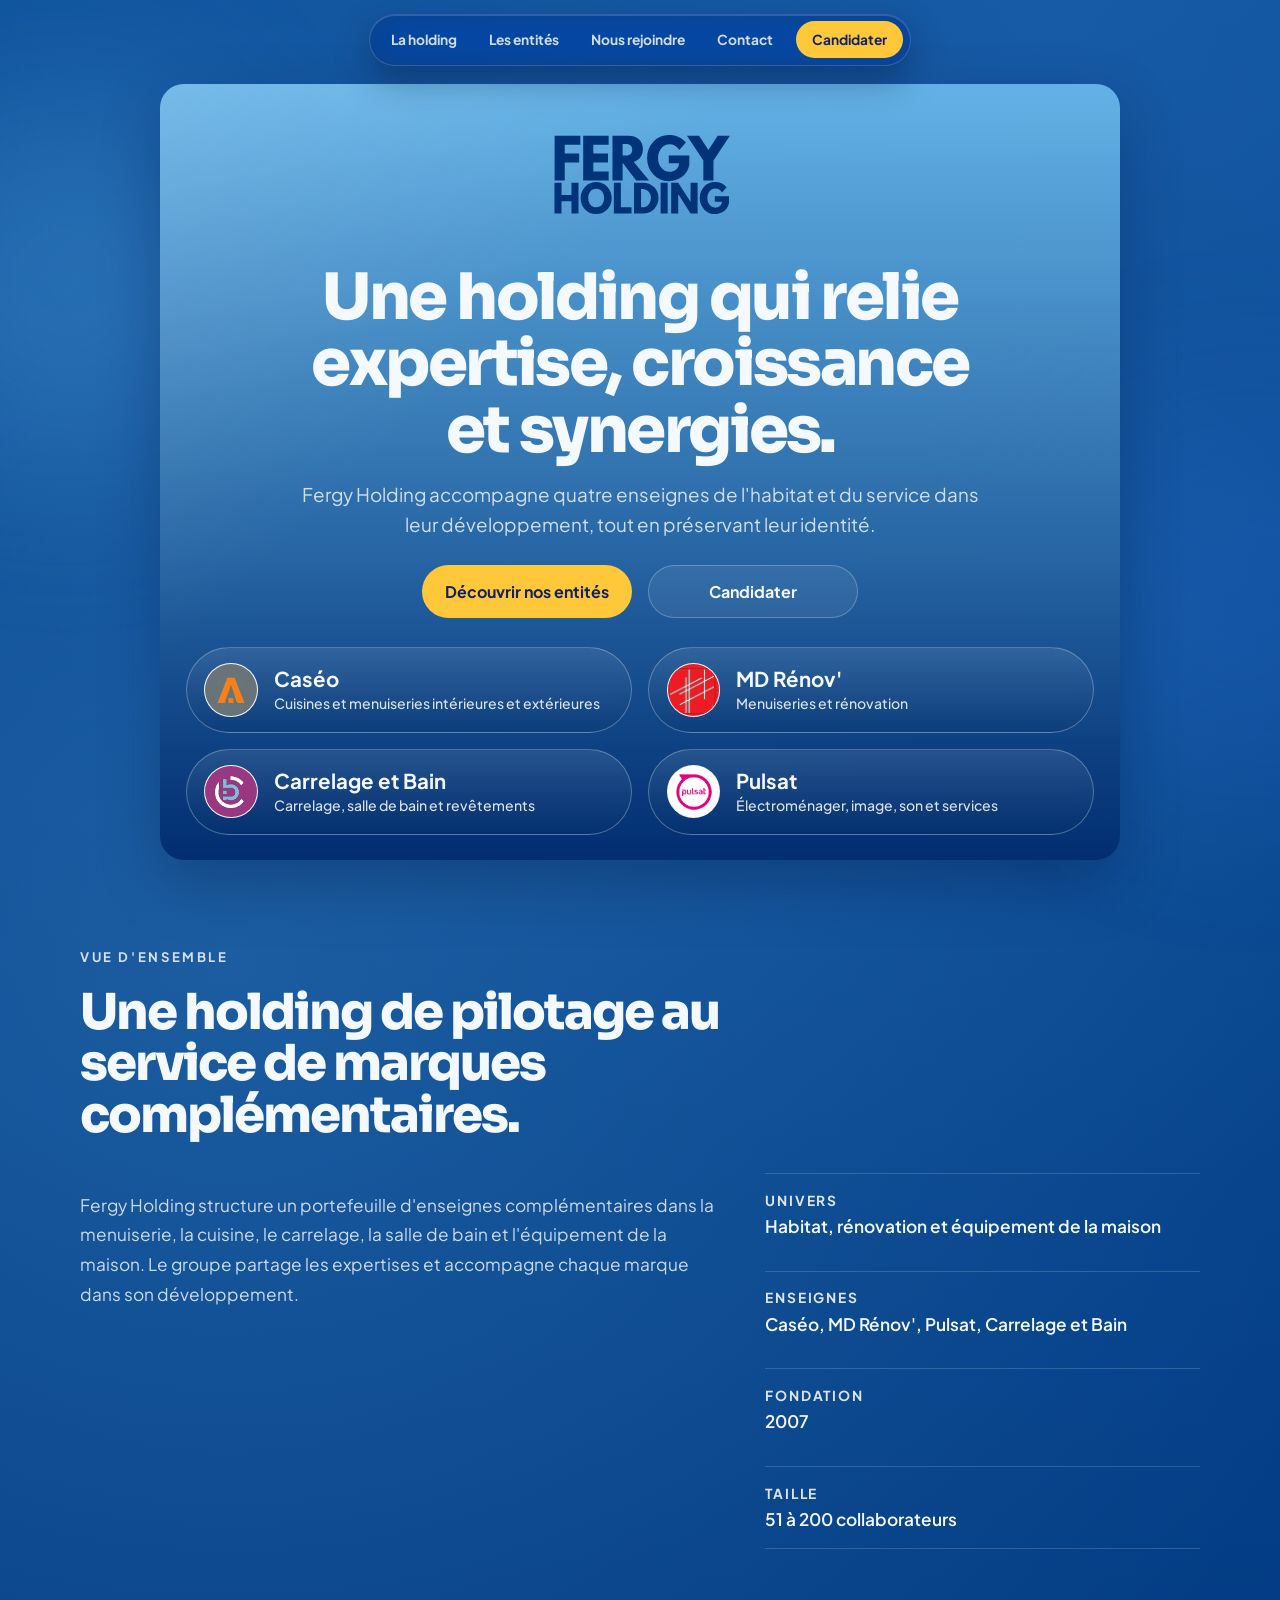
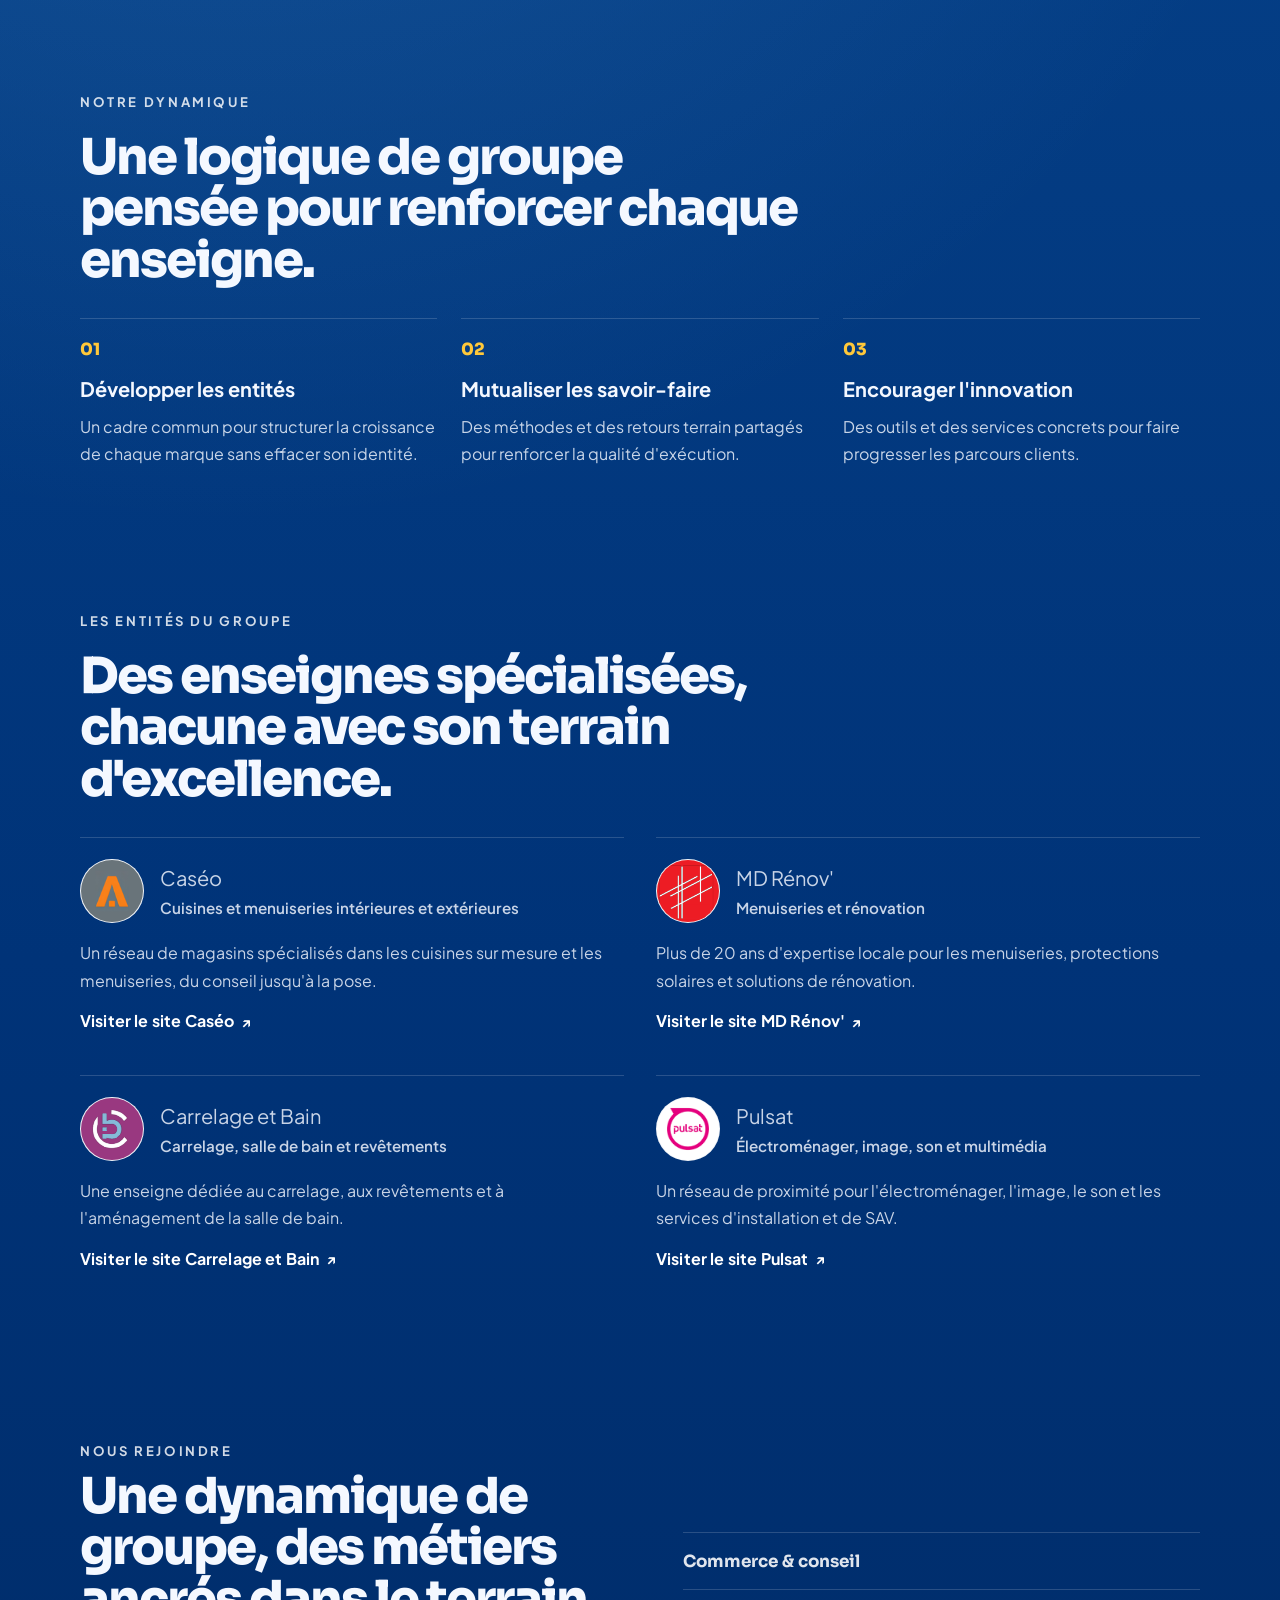
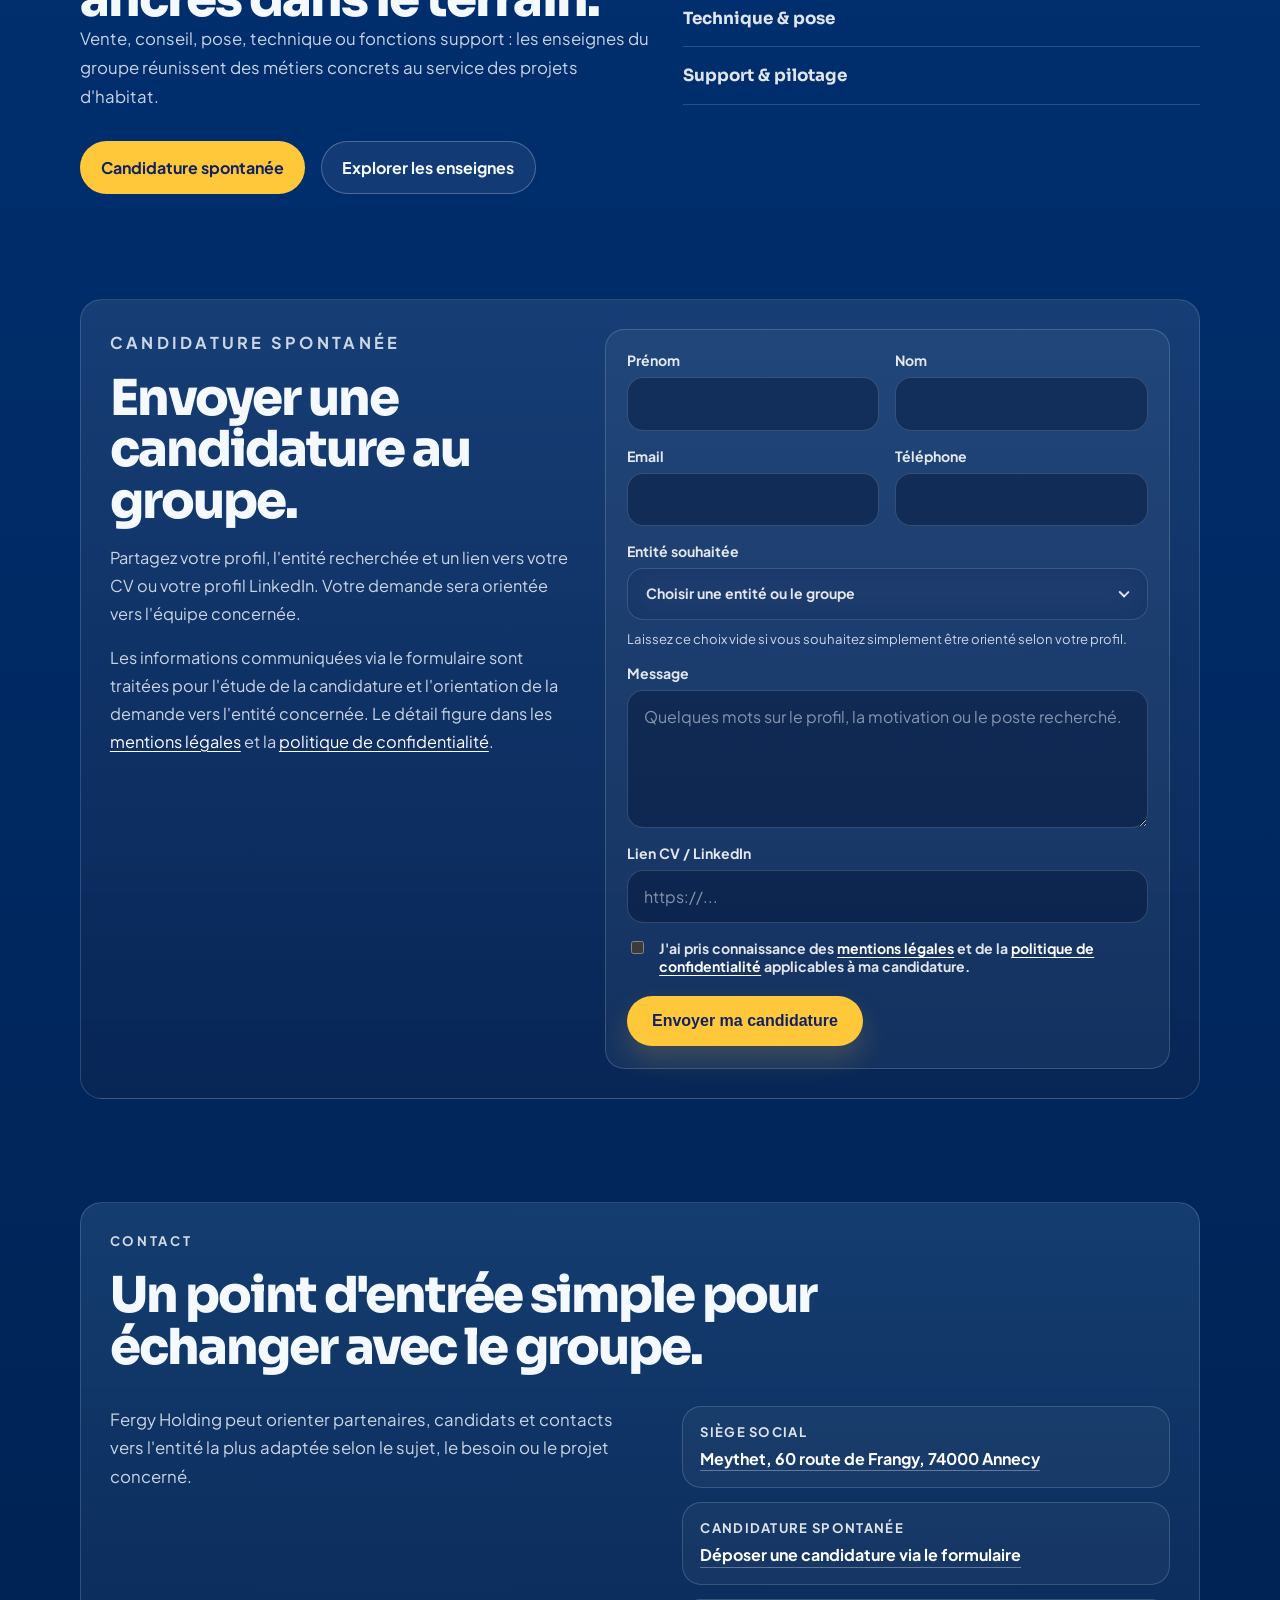
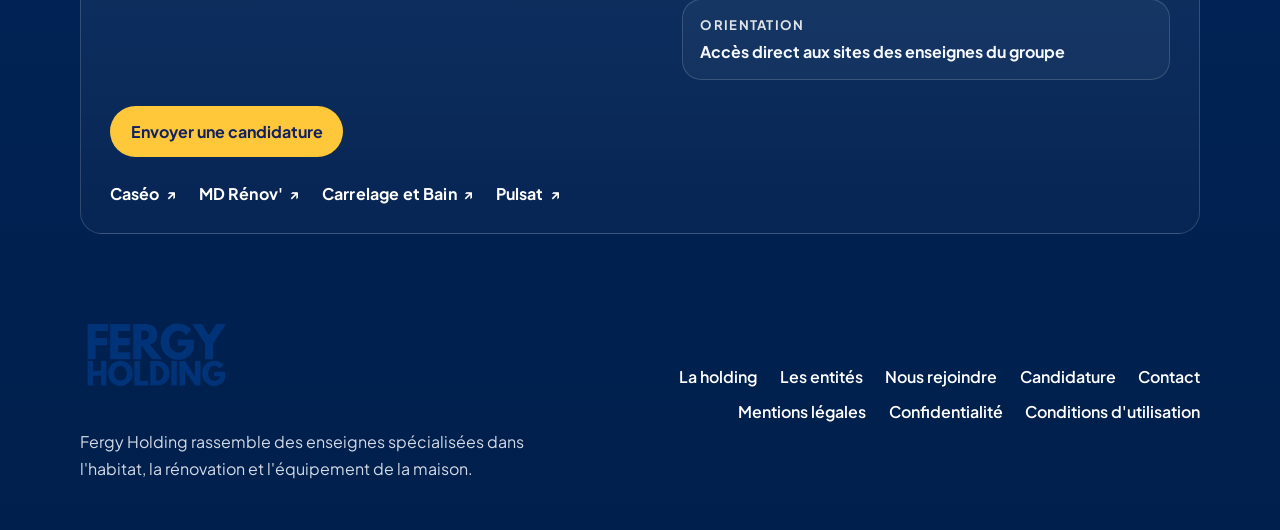
==== commit 88643172: "Revenir à la capsule de navigation flottante sobre Remplace la variante liquid glass brillante par l" ====
--- a/index.html
+++ b/index.html
@@ -25,7 +25,7 @@
       property="og:description"
       content="Fergy Holding r&eacute;unit Cas&eacute;o, MD R&eacute;nov', Pulsat et Carrelage et Bain autour d'une vision commune de l'habitat, de la r&eacute;novation et de l'&eacute;quipement de la maison."
     />
-    <meta property="og:image" content="https://www.fergyholding.com/assets/og-image.png?v=11" />
+    <meta property="og:image" content="https://www.fergyholding.com/assets/og-image.png?v=12" />
     <meta property="og:image:width" content="1200" />
     <meta property="og:image:height" content="630" />
     <meta property="og:image:alt" content="Logo Fergy Holding et ses enseignes" />
@@ -37,7 +37,7 @@
       name="twitter:description"
       content="Fergy Holding r&eacute;unit Cas&eacute;o, MD R&eacute;nov', Pulsat et Carrelage et Bain autour d'une vision commune de l'habitat."
     />
-    <meta name="twitter:image" content="https://www.fergyholding.com/assets/og-image.png?v=11" />
+    <meta name="twitter:image" content="https://www.fergyholding.com/assets/og-image.png?v=12" />
 
     <link rel="icon" type="image/svg+xml" href="assets/fergy-holding-logo.svg" />
     <link rel="preconnect" href="https://fonts.googleapis.com" />
@@ -46,7 +46,7 @@
       href="https://fonts.googleapis.com/css2?family=Plus+Jakarta+Sans:wght@400;500;600;700;800&family=Sora:wght@600;700;800&display=swap"
       rel="stylesheet"
     />
-    <link rel="stylesheet" href="styles.css?v=11" />
+    <link rel="stylesheet" href="styles.css?v=12" />
   </head>
   <body id="top">
     <a class="skip-link" href="#main-content">Aller au contenu</a>
@@ -106,7 +106,7 @@
             aria-label="Visiter le site officiel de Cas&eacute;o"
           >
             <span class="logo-badge" aria-hidden="true">
-              <img src="assets/caseo-logo.svg?v=11" alt="Logo Cas&eacute;o" width="500" height="500" />
+              <img src="assets/caseo-logo.svg?v=12" alt="Logo Cas&eacute;o" width="500" height="500" />
             </span>
             <span class="company-pill__copy">
               <strong>Cas&eacute;o</strong>
@@ -121,7 +121,7 @@
             aria-label="Visiter le site officiel de MD R&eacute;nov'"
           >
             <span class="logo-badge" aria-hidden="true">
-              <img src="assets/md-renov-logo.svg?v=11" alt="Logo MD R&eacute;nov'" width="500" height="500" />
+              <img src="assets/md-renov-logo.svg?v=12" alt="Logo MD R&eacute;nov'" width="500" height="500" />
             </span>
             <span class="company-pill__copy">
               <strong>MD R&eacute;nov'</strong>
@@ -137,7 +137,7 @@
           >
             <span class="logo-badge" aria-hidden="true">
               <img
-                src="assets/carrelage-bain-logo.svg?v=11"
+                src="assets/carrelage-bain-logo.svg?v=12"
                 alt="Logo Carrelage et Bain"
                 width="500"
                 height="500"
@@ -249,7 +249,7 @@
           <article class="company-detail" id="caseo">
             <div class="company-detail__identity">
               <span class="logo-badge logo-badge--large" aria-hidden="true">
-                <img src="assets/caseo-logo.svg?v=11" alt="Logo Cas&eacute;o" width="500" height="500" loading="lazy" />
+                <img src="assets/caseo-logo.svg?v=12" alt="Logo Cas&eacute;o" width="500" height="500" loading="lazy" />
               </span>
               <div>
                 <p class="company-detail__name">Cas&eacute;o</p>
@@ -273,7 +273,7 @@
           <article class="company-detail" id="md-renov">
             <div class="company-detail__identity">
               <span class="logo-badge logo-badge--large" aria-hidden="true">
-                <img src="assets/md-renov-logo.svg?v=11" alt="Logo MD R&eacute;nov'" width="500" height="500" loading="lazy" />
+                <img src="assets/md-renov-logo.svg?v=12" alt="Logo MD R&eacute;nov'" width="500" height="500" loading="lazy" />
               </span>
               <div>
                 <p class="company-detail__name">MD R&eacute;nov'</p>
@@ -298,7 +298,7 @@
             <div class="company-detail__identity">
               <span class="logo-badge logo-badge--large" aria-hidden="true">
                 <img
-                  src="assets/carrelage-bain-logo.svg?v=11"
+                  src="assets/carrelage-bain-logo.svg?v=12"
                   alt="Logo Carrelage et Bain"
                   width="500"
                   height="500"
@@ -632,6 +632,6 @@
       }
     </script>
 
-    <script src="site.js?v=11"></script>
+    <script src="site.js?v=12"></script>
   </body>
 </html>
--- a/styles.css
+++ b/styles.css
@@ -270,7 +270,6 @@
   pointer-events: none;
 }
 
-/* Liquid glass: translucent refractive body, specular top-light, depth. */
 .page-nav__inner {
   position: relative;
   pointer-events: auto;
@@ -282,45 +281,13 @@
   max-width: 100%;
   padding: 0.4rem 0.45rem;
   border-radius: 999px;
-  background:
-    linear-gradient(
-      180deg,
-      rgba(255, 255, 255, 0.16),
-      rgba(255, 255, 255, 0.03) 42%,
-      rgba(4, 26, 66, 0.14)
-    ),
-    rgba(10, 46, 104, 0.26);
-  border: 1px solid rgba(255, 255, 255, 0.28);
-  -webkit-backdrop-filter: blur(26px) saturate(200%) brightness(1.08);
-  backdrop-filter: blur(26px) saturate(200%) brightness(1.08);
+  background: rgba(8, 38, 88, 0.42);
+  border: 1px solid rgba(255, 255, 255, 0.16);
+  -webkit-backdrop-filter: blur(20px) saturate(180%);
+  backdrop-filter: blur(20px) saturate(180%);
   box-shadow:
-    0 16px 40px rgba(0, 15, 45, 0.4),
-    inset 0 1px 1px rgba(255, 255, 255, 0.6),
-    inset 0 -10px 22px rgba(2, 18, 55, 0.28);
-}
-
-/* Glossy specular sheen — light bending across the glass surface. */
-.page-nav__inner::before {
-  content: "";
-  position: absolute;
-  inset: 0;
-  border-radius: inherit;
-  background:
-    radial-gradient(
-      130% 90% at 18% -20%,
-      rgba(255, 255, 255, 0.4),
-      transparent 55%
-    ),
-    linear-gradient(180deg, rgba(255, 255, 255, 0.22), transparent 40%);
-  mix-blend-mode: screen;
-  opacity: 0.85;
-  pointer-events: none;
-}
-
-/* Keep interactive children above the glass sheen. */
-.page-nav__inner > * {
-  position: relative;
-  z-index: 1;
+    0 14px 34px rgba(0, 15, 45, 0.34),
+    inset 0 1px 0 rgba(255, 255, 255, 0.16);
 }
 
 /* Hamburger toggle + mobile brand — desktop hides them, links show inline. */
@@ -358,17 +325,13 @@
   margin-left: 0.35rem;
   padding-inline: 1rem;
   color: #122160;
-  background: linear-gradient(180deg, #ffe08a, var(--accent) 55%, #f3b722);
-  box-shadow:
-    inset 0 1px 0 rgba(255, 255, 255, 0.7),
-    inset 0 -3px 6px rgba(150, 90, 0, 0.2),
-    0 4px 12px rgba(0, 15, 45, 0.22);
+  background: var(--accent);
 }
 
 .page-nav .page-nav__action:hover,
 .page-nav .page-nav__action:focus-visible {
   color: #122160;
-  background: linear-gradient(180deg, #ffe89e, #ffd35f 55%, #ffc22e);
+  background: #ffd35f;
 }
 
 .company-pill:nth-child(1) {
@@ -1357,19 +1320,10 @@
     gap: 0.6rem;
     padding: 0.6rem 1rem;
     border: none;
-    border-bottom: 1px solid rgba(255, 255, 255, 0.14);
+    border-bottom: 1px solid rgba(255, 255, 255, 0.12);
     border-radius: 0;
-    background:
-      linear-gradient(
-        180deg,
-        rgba(255, 255, 255, 0.14),
-        rgba(255, 255, 255, 0.03) 55%,
-        rgba(4, 26, 66, 0.12)
-      ),
-      rgba(9, 40, 96, 0.34);
-    box-shadow:
-      0 10px 28px rgba(0, 12, 36, 0.3),
-      inset 0 1px 1px rgba(255, 255, 255, 0.5);
+    background: rgba(1, 24, 58, 0.92);
+    box-shadow: 0 8px 24px rgba(0, 12, 36, 0.28);
   }
 
   .page-nav__brand {
@@ -1469,20 +1423,9 @@
     align-items: stretch;
     gap: 0;
     padding: 0.4rem 0.6rem 0.8rem;
-    border-bottom: 1px solid rgba(255, 255, 255, 0.14);
-    background:
-      linear-gradient(
-        180deg,
-        rgba(255, 255, 255, 0.1),
-        rgba(255, 255, 255, 0.02) 30%,
-        rgba(4, 26, 66, 0.1)
-      ),
-      rgba(9, 40, 96, 0.55);
-    -webkit-backdrop-filter: blur(26px) saturate(200%) brightness(1.06);
-    backdrop-filter: blur(26px) saturate(200%) brightness(1.06);
-    box-shadow:
-      0 18px 34px rgba(0, 12, 36, 0.4),
-      inset 0 1px 0 rgba(255, 255, 255, 0.35);
+    border-bottom: 1px solid rgba(255, 255, 255, 0.12);
+    background: rgba(1, 24, 58, 0.98);
+    box-shadow: 0 18px 34px rgba(0, 12, 36, 0.34);
     opacity: 0;
     visibility: hidden;
     transform: translateY(-6px);
